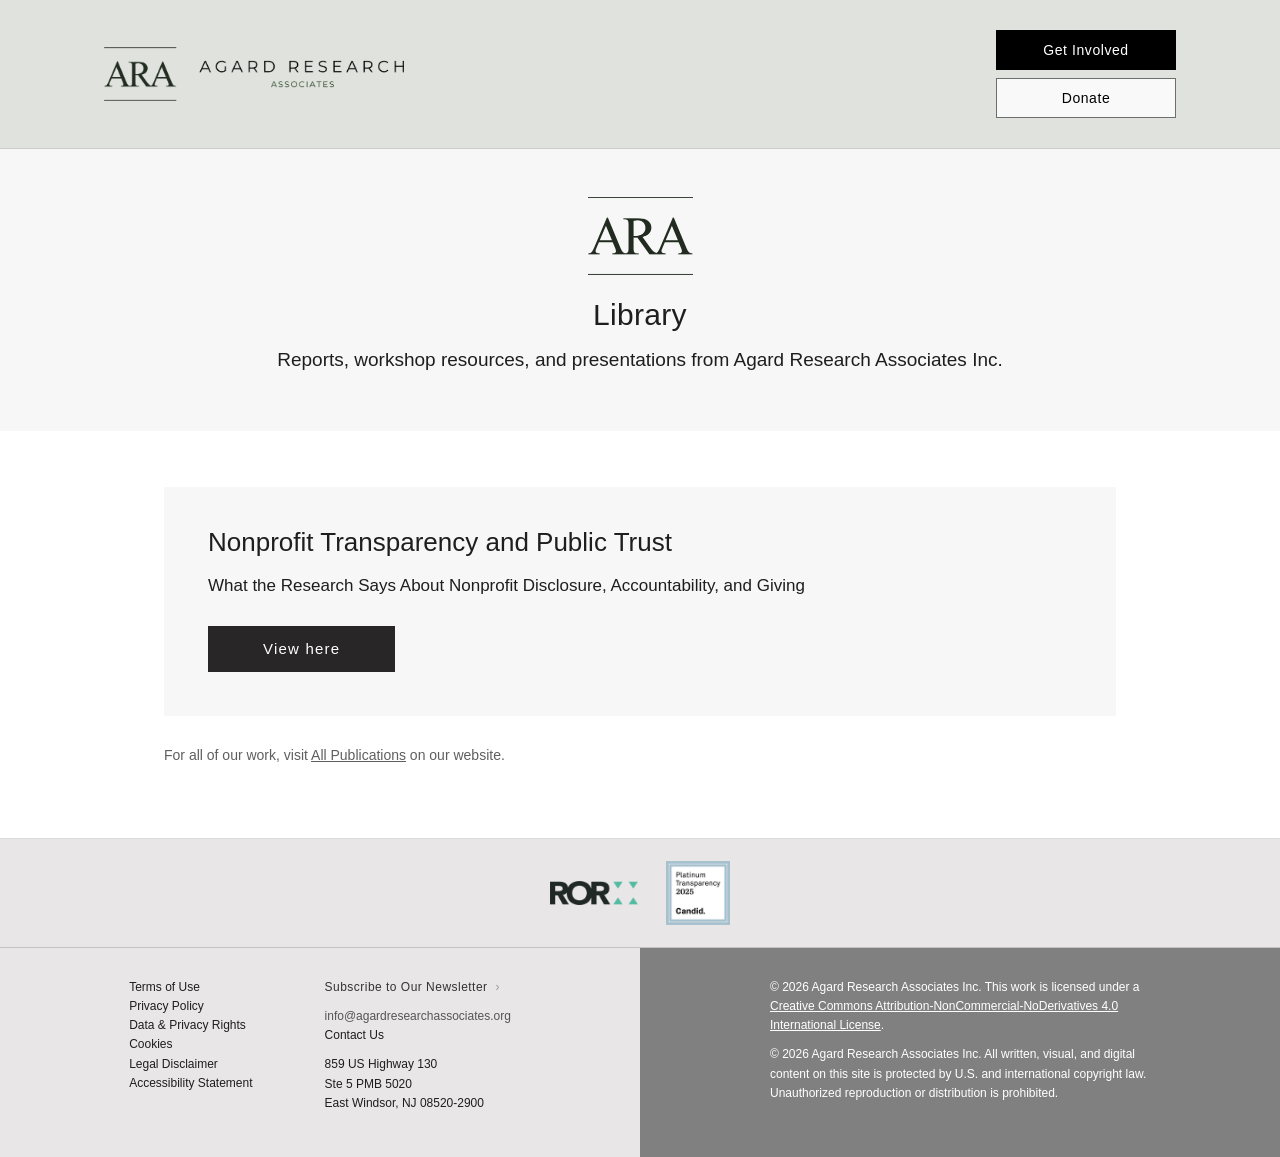
==== index.html @ cca55ed7 "Optimize phone layout with smaller text and images Reduce text sizes, spacing, and image sizes on ph" ====
<!doctype html>
<html lang="en">
<head>
<meta charset="utf-8">
<meta name="viewport" content="width=device-width, initial-scale=1">
<title>Library | Agard Research Associates Inc.</title>
<meta name="description" content="Agard Research Associates Inc. is a nonpartisan, nonprofit research organization. Browse its reports, workshop resources, and presentations.">
<meta name="keywords" content="Agard Research Associates Inc., ARA, nonpartisan research, nonprofit research organization, policy research, New Jersey, publications, reports, workshops">
<meta name="author" content="Agard Research Associates Inc.">
<meta name="robots" content="index, follow, max-image-preview:large">
<link rel="canonical" href="https://library.agardresearchassociates.org/">
<meta property="og:type" content="website">
<meta property="og:site_name" content="Agard Research Associates Inc.">
<meta property="og:locale" content="en_US">
<meta property="og:url" content="https://library.agardresearchassociates.org/">
<meta property="og:title" content="Library | Agard Research Associates Inc.">
<meta property="og:description" content="Agard Research Associates Inc. is a nonpartisan, nonprofit research organization. Browse its reports, workshop resources, and presentations.">
<meta property="og:image" content="https://library.agardresearchassociates.org/assets/share/ara-default.png">
<meta property="og:image:secure_url" content="https://library.agardresearchassociates.org/assets/share/ara-default.png">
<meta property="og:image:type" content="image/png">
<meta property="og:image:width" content="1200">
<meta property="og:image:height" content="630">
<meta property="og:image:alt" content="Agard Research Associates logo on a dark green background">
<meta name="twitter:card" content="summary_large_image">
<meta name="twitter:title" content="Library | Agard Research Associates Inc.">
<meta name="twitter:description" content="Agard Research Associates Inc. is a nonpartisan, nonprofit research organization. Browse its reports, workshop resources, and presentations.">
<meta name="twitter:image" content="https://library.agardresearchassociates.org/assets/share/ara-default.png">
<meta name="twitter:image:alt" content="Agard Research Associates logo on a dark green background">
<link rel="icon" href="/favicon.ico" sizes="48x48">
<link rel="icon" href="/favicon.svg" type="image/svg+xml">
<link rel="icon" href="/assets/icons/favicon-96.png" type="image/png" sizes="96x96">
<link rel="apple-touch-icon" href="/apple-touch-icon.png">
<link rel="manifest" href="/site.webmanifest">
<meta name="theme-color" content="#E0E2DE">
<link rel="stylesheet" href="/assets/site.css">
<script type="application/ld+json">{
 "@context": "https://schema.org",
 "@type": "WebSite",
 "@id": "https://library.agardresearchassociates.org/#website",
 "name": "Agard Research Associates",
 "alternateName": [
  "Agard Research Associates Inc.",
  "ARA"
 ],
 "url": "https://library.agardresearchassociates.org/",
 "inLanguage": "en-US",
 "publisher": {
  "@id": "https://www.agardresearchassociates.org/#organization"
 }
}</script>
<script type="application/ld+json">{
 "@context": "https://schema.org",
 "@type": "Organization",
 "@id": "https://www.agardresearchassociates.org/#organization",
 "name": "Agard Research Associates Inc.",
 "alternateName": [
  "Agard Research Associates",
  "ARA"
 ],
 "url": "https://www.agardresearchassociates.org/",
 "logo": "https://library.agardresearchassociates.org/assets/icons/favicon-512.png",
 "email": "info@agardresearchassociates.org",
 "address": {
  "@type": "PostalAddress",
  "streetAddress": "859 US Highway 130, Ste 5 PMB 5020",
  "addressLocality": "East Windsor",
  "addressRegion": "NJ",
  "postalCode": "08520-2900",
  "addressCountry": "US"
 },
 "sameAs": [
  "https://www.agardresearchassociates.org/",
  "https://ror.org/027b2ns06",
  "https://app.candid.org/profile/16414398/agard-research-associates-inc-33-3784865"
 ]
}</script>
<script type="application/ld+json">{
 "@context": "https://schema.org",
 "@type": "CollectionPage",
 "name": "Library | Agard Research Associates Inc.",
 "description": "Agard Research Associates Inc. is a nonpartisan, nonprofit research organization. Browse its reports, workshop resources, and presentations.",
 "url": "https://library.agardresearchassociates.org/",
 "isPartOf": {
  "@id": "https://library.agardresearchassociates.org/#website"
 },
 "hasPart": [
  {
   "@type": "CreativeWork",
   "name": "Nonprofit Transparency and Public Trust",
   "alternativeHeadline": "What the Research Says About Nonprofit Disclosure, Accountability, and Giving",
   "url": "https://library.agardresearchassociates.org/nonprofit-transparency/"
  }
 ]
}</script>
</head>
<body>
<a class="skip" href="#main">Skip to main content</a>
<header class="site-header">
  <div class="wrap header-inner">
    <a class="brand" href="https://www.agardresearchassociates.org/" target="_blank" rel="noopener"><img src="/assets/img/ara-lockup.png" width="260" height="46" alt="Agard Research Associates"><span class="sr-only"> (opens in a new window)</span></a>
    <nav class="header-actions" aria-label="Get involved and donate">
      <a class="btn btn-black" href="https://www.agardresearchassociates.org/get-involved" target="_blank" rel="noopener">Get Involved<span class="sr-only"> (opens in a new window)</span></a>
      <a class="btn btn-donate" href="https://www.agardresearchassociates.org/support-us" target="_blank" rel="noopener">Donate<span class="sr-only"> (opens in a new window)</span></a>
    </nav>
  </div>
</header>
<main id="main">
  <section class="hero hero-landing">
    <div class="wrap hero-inner">
      <img class="mark" src="/assets/img/ara-mark.png" width="105" height="78" alt="">
      <h1>Library</h1>
      <p class="hero-sub">Reports, workshop resources, and presentations from Agard Research Associates Inc.</p>
    </div>
  </section>
  <section class="pubs" aria-label="Publications">
    <ul class="wrap pub-list">
      <li class="pub-card">
        <h2>Nonprofit Transparency and Public Trust</h2>
        <p class="pub-sub">What the Research Says About Nonprofit Disclosure, Accountability, and Giving</p>
        <a class="btn btn-view" href="/nonprofit-transparency/" target="_blank" rel="noopener">View here<span class="sr-only"> (opens in a new window)</span></a>
      </li>
    </ul>
    <p class="wrap more">For all of our work, visit <a href="https://www.agardresearchassociates.org/all-publications" target="_blank" rel="noopener">All Publications<span class="sr-only"> (opens in a new window)</span></a> on our website.</p>
  </section>
</main>
<footer class="site-footer">
  <div class="footer-badges">
    <div class="wrap badges-inner">
      <a class="badge badge-ror" href="https://ror.org/027b2ns06" target="_blank" rel="noopener"><img src="/assets/img/ror-logo.png" width="88" height="25" alt="ROR, Research Organization Registry: Agard Research Associates Inc."><span class="sr-only"> (opens in a new window)</span></a>
      <a class="badge badge-candid" href="https://app.candid.org/profile/16414398/agard-research-associates-inc-33-3784865" target="_blank" rel="noopener"><img src="/assets/img/candid-seal.png" width="64" height="64" alt="Candid Platinum Transparency seal: Agard Research Associates Inc. profile on Candid"><span class="sr-only"> (opens in a new window)</span></a>
    </div>
  </div>
  <div class="footer-main">
    <div class="footer-light">
      <ul class="footer-links">
        <li><a href="https://www.agardresearchassociates.org/terms-of-use" target="_blank" rel="noopener">Terms of Use<span class="sr-only"> (opens in a new window)</span></a></li><li><a href="https://www.agardresearchassociates.org/privacy-policy" target="_blank" rel="noopener">Privacy Policy<span class="sr-only"> (opens in a new window)</span></a></li><li><a href="https://www.agardresearchassociates.org/data-and-privacy-rights" target="_blank" rel="noopener">Data &amp; Privacy Rights<span class="sr-only"> (opens in a new window)</span></a></li><li><a href="https://www.agardresearchassociates.org/cookie-policy" target="_blank" rel="noopener">Cookies<span class="sr-only"> (opens in a new window)</span></a></li><li><a href="https://www.agardresearchassociates.org/legal-disclaimer" target="_blank" rel="noopener">Legal Disclaimer<span class="sr-only"> (opens in a new window)</span></a></li><li><a href="https://www.agardresearchassociates.org/accessibility-statement" target="_blank" rel="noopener">Accessibility Statement<span class="sr-only"> (opens in a new window)</span></a></li>
      </ul>
      <div class="footer-contact">
        <p class="newsletter"><a href="https://www.agardresearchassociates.org/#vita-publica" target="_blank" rel="noopener">Subscribe to Our Newsletter <span aria-hidden="true" class="chev">&rsaquo;</span><span class="sr-only"> (opens in a new window)</span></a></p>
        <p><a class="muted" href="mailto:info@agardresearchassociates.org">info@agardresearchassociates.org</a><br><a href="https://www.agardresearchassociates.org/contact-us" target="_blank" rel="noopener">Contact Us<span class="sr-only"> (opens in a new window)</span></a></p>
        <p class="address">859 US Highway 130<br>Ste 5 PMB 5020<br>East Windsor, NJ 08520-2900</p>
      </div>
    </div>
    <div class="footer-dark">
      <div class="footer-dark-inner">
      <p>&copy; 2026 Agard Research Associates Inc. This work is licensed under a <a href="https://creativecommons.org/licenses/by-nc-nd/4.0/" target="_blank" rel="noopener">Creative Commons Attribution-NonCommercial-NoDerivatives 4.0 International License<span class="sr-only"> (opens in a new window)</span></a>.</p>
      <p>&copy; 2026 Agard Research Associates Inc. All written, visual, and digital content on this site is protected by U.S. and international copyright law. Unauthorized reproduction or distribution is prohibited.</p>
      </div>
    </div>
  </div>
</footer>
</body>
</html>
---- assets/site.css ----
/* Library | Agard Research Associates Inc. */
:root {
  --ink: #212B1F;
  --text: #1E1E1E;
  --body: #333333;
  --muted: #5F5F5F;
  --hero: #F7F7F7;
  --header: #E0E2DE;
  --band: #EEEFED;
  --card: #F7F7F7;
  --btn: #282626;
  --pill: #E4E5E2;
  --rule: #C2C2C2;
  --footer: #E8E6E6;
  --footer-dark: #808080;
  --green: #4B6A42;
  --focus: #4B6A42;
  --sans: "Helvetica Neue", Helvetica, Arial, sans-serif;
}

*, *::before, *::after { box-sizing: border-box; }
html { -webkit-text-size-adjust: 100%; }
body { margin: 0; min-height: 100vh; display: flex; flex-direction: column; background: #FFFFFF; color: var(--text); font-family: var(--sans); font-size: 16px; line-height: 1.6; }
img { max-width: 100%; height: auto; }
a { color: inherit; }
a:focus-visible, button:focus-visible { outline: 2px solid var(--focus); outline-offset: 3px; }
main { flex: 1 0 auto; }
h1, h2, h3 { font-weight: 400; line-height: 1.2; margin: 0; }

.sr-only { position: absolute; width: 1px; height: 1px; padding: 0; margin: -1px; overflow: hidden; clip: rect(0 0 0 0); white-space: nowrap; border: 0; }
.skip { position: absolute; left: 16px; top: -48px; background: var(--btn); color: #FFF; padding: 8px 14px; z-index: 10; text-decoration: none; }
.skip:focus { top: 12px; }

.wrap { width: 100%; max-width: 1120px; margin: 0 auto; padding: 0 24px; }
.narrow { width: 100%; max-width: 680px; margin: 0 auto; padding: 0 24px; }

/* buttons */
.btn { display: inline-flex; align-items: center; justify-content: center; text-decoration: none; font-family: var(--sans); line-height: 1.2; cursor: pointer; }
.btn-black { background: #000; color: #FFF; border: 1px solid #000; font-size: 14px; letter-spacing: 0.04em; padding: 10px 18px; }
.btn-black:hover { background: #2B2B2B; }
.btn-donate { background: #F9F9F9; color: #000; border: 1px solid #6E6E6E; font-size: 14px; letter-spacing: 0.04em; padding: 10px 18px; }
.btn-donate:hover { background: #FFF; }
.btn-view { background: var(--btn); color: #FFF; border: 1px solid var(--btn); font-size: 15px; letter-spacing: 0.08em; padding: 13px 54px; }
.btn-view:hover { background: #000; }
.btn-outline { background: #FFF; color: var(--btn); border: 1px solid var(--btn); font-size: 15px; letter-spacing: 0.08em; padding: 13px 28px; }
.btn-outline:hover { background: var(--hero); }
.btn-sm { font-size: 14px; padding: 10px 22px; }

/* header */
.site-header { background: var(--header); border-bottom: 1px solid #CBCEC8; }
.header-inner { display: flex; align-items: center; justify-content: space-between; gap: 24px; padding-top: 22px; padding-bottom: 22px; }
.brand { display: block; width: 260px; flex: 0 1 260px; }
.brand img { display: block; width: 100%; }
.header-actions { display: grid; gap: 6px; width: 200px; flex: 0 0 200px; }

/* hero */
.hero { background: var(--hero); padding: 30px 0 56px; }
.back { display: inline-flex; align-items: center; gap: 8px; background: var(--pill); color: var(--text); text-decoration: none; border-radius: 999px;
  padding: 9px 26px; font-size: 14px; letter-spacing: 0.06em; }
.back:hover { background: #D9DBD7; }
.hero-inner { text-align: center; padding-top: 18px; }
.mark { display: block; width: 105px; margin: 0 auto 22px; }
.hero h1 { font-size: clamp(28px, 4vw, 40px); color: var(--text); }
.hero-sub { font-size: clamp(16px, 2vw, 19px); margin: 12px auto 0; max-width: 860px; color: var(--text); }
.byline { font-size: 13px; color: var(--muted); margin: 26px 0 0; letter-spacing: 0.02em; }
.hero-landing h1 { font-size: clamp(24px, 3vw, 30px); font-weight: 300; letter-spacing: 0.01em; }

/* summary */
.summary { padding: 56px 0 48px; }
.summary p { font-size: 15px; line-height: 1.75; color: var(--body); margin: 0 0 18px; }
.summary .note { font-size: 14px; color: var(--muted); }

/* donate band */
.donate-band { background: var(--band); padding: 48px 0 44px; }
.donate-band h2 { font-size: 24px; display: inline-block; padding-bottom: 10px; border-bottom: 1px solid #6E6E6E; margin-bottom: 18px; }
.donate-band p { font-size: 14px; color: var(--body); margin: 0 0 22px; }
.donate-now { text-align: center; margin: 8px 0 0 !important; }
.donate-now a { font-size: 17px; color: var(--text); text-decoration: none; border-bottom: 1px solid transparent; }
.donate-now a:hover { border-bottom-color: var(--text); }

/* materials viewer */
.materials { padding: 56px 0 24px; }
.dateline { text-align: center; font-size: 14px; color: var(--muted); margin: 0 0 30px; }
.materials h2, .details h2 { font-size: 24px; margin-bottom: 20px; }
.tabs { display: flex; flex-wrap: wrap; gap: 0; border-bottom: 1px solid var(--rule); }
.tabs button { font: inherit; font-size: 15px; letter-spacing: 0.04em; background: transparent; color: var(--muted); border: 0; border-bottom: 3px solid transparent;
  padding: 12px 22px 10px; margin-bottom: -1px; cursor: pointer; }
.tabs button[aria-selected="true"] { color: var(--text); border-bottom-color: var(--btn); }
.tabs button:hover { color: var(--text); }
.doc-bar { display: flex; flex-wrap: wrap; align-items: center; justify-content: space-between; gap: 12px 24px; padding: 16px 0; }
.doc-desc { margin: 0; font-size: 15px; color: var(--body); flex: 1 1 380px; }
.file-meta { display: inline-block; font-size: 13px; color: var(--muted); white-space: nowrap; }
.doc-actions { margin: 0; display: flex; gap: 10px; flex-wrap: wrap; }
.frame { background: var(--card); border: 1px solid #E2E2E2; }
.frame iframe { display: block; width: 100%; height: 82vh; min-height: 560px; border: 0; }
.phone-cover { display: none; }

/* details */
.details { padding: 48px 0 72px; }
.two-col { display: grid; grid-template-columns: 1fr 1fr; gap: 48px; }
.themes { margin: 0; padding-left: 22px; }
.themes li { font-size: 15px; color: var(--body); margin-bottom: 12px; padding-left: 4px; }
.themes strong { font-weight: 600; color: var(--text); }
.files { list-style: none; margin: 0; padding: 0; display: grid; gap: 18px; }
.file { display: grid; grid-template-columns: 160px 1fr; gap: 18px; align-items: start; background: var(--card); padding: 18px; }
.file img { display: block; justify-self: center; border: 1px solid #E2E2E2; background: #FFF; }
.file h3 { font-size: 18px; margin-bottom: 6px; }
.file p { margin: 0 0 8px; font-size: 14px; color: var(--body); }
.file-actions { display: flex; gap: 8px; flex-wrap: wrap; margin-top: 12px !important; }

/* copyright section */
.copyright { background: var(--hero); padding: 30px 0 34px; }
.copyright h2 { font-size: 12.5px; font-weight: 700; color: #333; margin-bottom: 10px; letter-spacing: 0.01em; }
.copyright p { font-size: 12.5px; line-height: 1.6; color: var(--body); margin: 0 0 8px; overflow-wrap: anywhere; }
.copyright a { color: var(--text); }

/* landing list */
.pubs { padding: 56px 0 72px; }
.pub-list { list-style: none; margin-top: 0; margin-bottom: 0; display: grid; gap: 18px; max-width: 1000px; }
.pub-card { background: var(--card); padding: 40px 44px 44px; }
.pub-card h2 { font-size: 26px; }
.pub-sub { font-size: 17px; margin: 14px 0 26px; }
.more { max-width: 1000px; font-size: 14px; color: var(--muted); margin-top: 28px; }

/* footer */
.footer-badges { background: var(--footer); border-top: 1px solid #DDDBDB; padding: 22px 0; }
.badges-inner { display: flex; align-items: center; justify-content: center; gap: 28px; flex-wrap: wrap; }
.badge { display: block; line-height: 0; }
.badge img { display: block; }
.badge-ror img { width: 88px; }
.badge-candid img { width: 64px; height: 64px; }
.footer-main { display: grid; grid-template-columns: 1fr 1fr; border-top: 1px solid var(--rule); }
.footer-light { background: var(--footer); display: grid; grid-template-columns: 1fr 1fr; gap: 24px; padding: 44px 40px 48px 10%; font-size: 12.5px; }
.footer-links { list-style: none; margin: 0; padding: 0; line-height: 1.5; }
.footer-links a, .footer-contact a { text-decoration: none; color: #1E1E1E; }
.footer-links a:hover, .footer-contact a:hover { text-decoration: underline; }
.footer-contact p { margin: 0 0 14px; line-height: 1.5; }
.footer-contact .muted { color: #555; }
.newsletter a { letter-spacing: 0.04em; color: #333 !important; }
.chev { color: #9A9A9A; font-size: 18px; margin-left: 6px; }
.footer-dark { background: var(--footer-dark); color: #FFF; padding: 44px 10% 48px 40px; font-size: 12px; line-height: 1.55; }
.footer-dark p { margin: 0 0 16px; max-width: 470px; }
.footer-dark a { color: #FFF; }

/* responsive */
@media (max-width: 900px) {
  .two-col { grid-template-columns: 1fr; gap: 40px; }
  .footer-main { grid-template-columns: 1fr; }
  .footer-light { padding: 28px 24px; }
  .footer-dark { padding: 26px 24px; }
}
@media (max-width: 720px) {
  .header-inner { flex-wrap: wrap; }
  .brand { width: 210px; flex-basis: 210px; }
  .header-actions { width: auto; flex: 1 1 100%; grid-template-columns: 1fr 1fr; }
  .frame { display: none; }
  .phone-cover { display: grid; justify-items: center; gap: 10px; text-decoration: none; color: var(--body); font-size: 14px; padding: 12px 0 4px; }
  .phone-cover img { width: min(100%, 360px); border: 1px solid #E2E2E2; }
  .pub-card { padding: 28px 22px 30px; }
  .btn-view { padding: 13px 36px; }
  .file { grid-template-columns: 1fr; }
  .file img { justify-self: start; }
  .footer-light { grid-template-columns: 1fr; }
}

/* desktop refinements (phone layout above is unchanged) */
@media (min-width: 721px) {
  .header-inner { padding-top: 30px; padding-bottom: 30px; }
  .brand { width: 300px; flex-basis: 300px; }
  .header-actions { width: 180px; flex-basis: 180px; gap: 8px; }
  .btn-black, .btn-donate { font-size: 14px; height: 40px; padding: 0 18px; letter-spacing: 0.04em; }
}
@media (min-width: 901px) {
  .footer-light { display: flex; justify-content: center; align-items: flex-start; gap: 72px; padding: 30px 24px 34px; }
  .footer-dark { display: flex; justify-content: center; align-items: flex-start; padding: 30px 24px 34px; }
  .footer-dark-inner { width: 100%; max-width: 380px; }
  .footer-links, .footer-contact p, .footer-dark p { font-size: 12px; line-height: 1.6; }
  .footer-contact p, .footer-dark p { margin: 0 0 10px; }
  .chev { font-size: inherit; line-height: 1; margin-left: 4px; }
}

/* phone sizing: smaller text and images */
@media (max-width: 720px) {
  .wrap, .narrow { padding: 0 20px; }
  .header-inner { padding-top: 16px; padding-bottom: 16px; gap: 14px; }
  .brand { width: 180px; flex-basis: 180px; }
  .header-actions { gap: 6px; }
  .btn-black, .btn-donate { font-size: 13px; padding: 9px 12px; }

  .hero { padding: 20px 0 34px; }
  .back { font-size: 13px; padding: 7px 18px; }
  .hero-inner { padding-top: 12px; }
  .mark { width: 78px; margin-bottom: 16px; }
  .hero h1 { font-size: 24px; }
  .hero-landing h1 { font-size: 22px; }
  .hero-sub { font-size: 15px; margin-top: 10px; }
  .byline { font-size: 12px; margin-top: 18px; }

  .summary { padding: 34px 0 24px; }
  .summary p { font-size: 14px; line-height: 1.7; margin-bottom: 14px; }
  .summary .note { font-size: 13px; }

  .donate-band { padding: 30px 0 28px; }
  .donate-band h2 { font-size: 19px; padding-bottom: 8px; margin-bottom: 14px; }
  .donate-band p { font-size: 13px; margin-bottom: 16px; }
  .donate-now a { font-size: 15px; }

  .materials { padding: 34px 0 12px; }
  .dateline { font-size: 12.5px; margin-bottom: 18px; }
  .materials h2, .details h2 { font-size: 19px; margin-bottom: 14px; }
  .tabs { flex-wrap: nowrap; }
  .tabs button { flex: 1 1 50%; font-size: 13px; letter-spacing: 0.02em; padding: 10px 6px 8px; text-align: center; }
  .doc-bar { padding: 12px 0; gap: 10px 16px; }
  .doc-desc { font-size: 13.5px; flex-basis: 100%; }
  .file-meta { font-size: 12px; }
  .btn-sm { font-size: 13px; padding: 9px 16px; }
  .phone-cover { font-size: 13px; padding-top: 6px; }
  .phone-cover img { width: min(100%, 230px); }

  .details { padding: 30px 0 40px; }
  .two-col { gap: 30px; }
  .themes li { font-size: 13.5px; margin-bottom: 8px; }
  .files { gap: 12px; }
  .file { grid-template-columns: 84px 1fr; gap: 14px; padding: 14px; }
  .file img { justify-self: start; width: 84px; height: auto; }
  .file h3 { font-size: 15px; margin-bottom: 4px; }
  .file p { font-size: 13px; margin-bottom: 6px; }
  .file-actions { margin-top: 8px !important; gap: 6px; }
  .file-actions .btn-sm { font-size: 12.5px; letter-spacing: 0.04em; padding: 8px 12px; }

  .pubs { padding: 32px 0 44px; }
  .pub-card { padding: 22px 20px 24px; }
  .pub-card h2 { font-size: 19px; }
  .pub-sub { font-size: 14px; margin: 10px 0 18px; }
  .btn-view { font-size: 13.5px; padding: 11px 28px; }
  .more { font-size: 12.5px; margin-top: 20px; }

  .copyright { padding: 24px 0 28px; }
  .copyright h2, .copyright p { font-size: 12px; }

  .footer-badges { padding: 16px 0; }
  .badges-inner { gap: 20px; }
  .badge-ror img { width: 70px; }
  .badge-candid img { width: 50px; height: 50px; }
  .footer-light { padding: 22px 20px; gap: 14px; font-size: 12px; }
  .footer-contact p { margin-bottom: 10px; }
  .footer-dark { padding: 20px 20px 22px; font-size: 11.5px; }
  .footer-dark p { margin-bottom: 10px; }
}
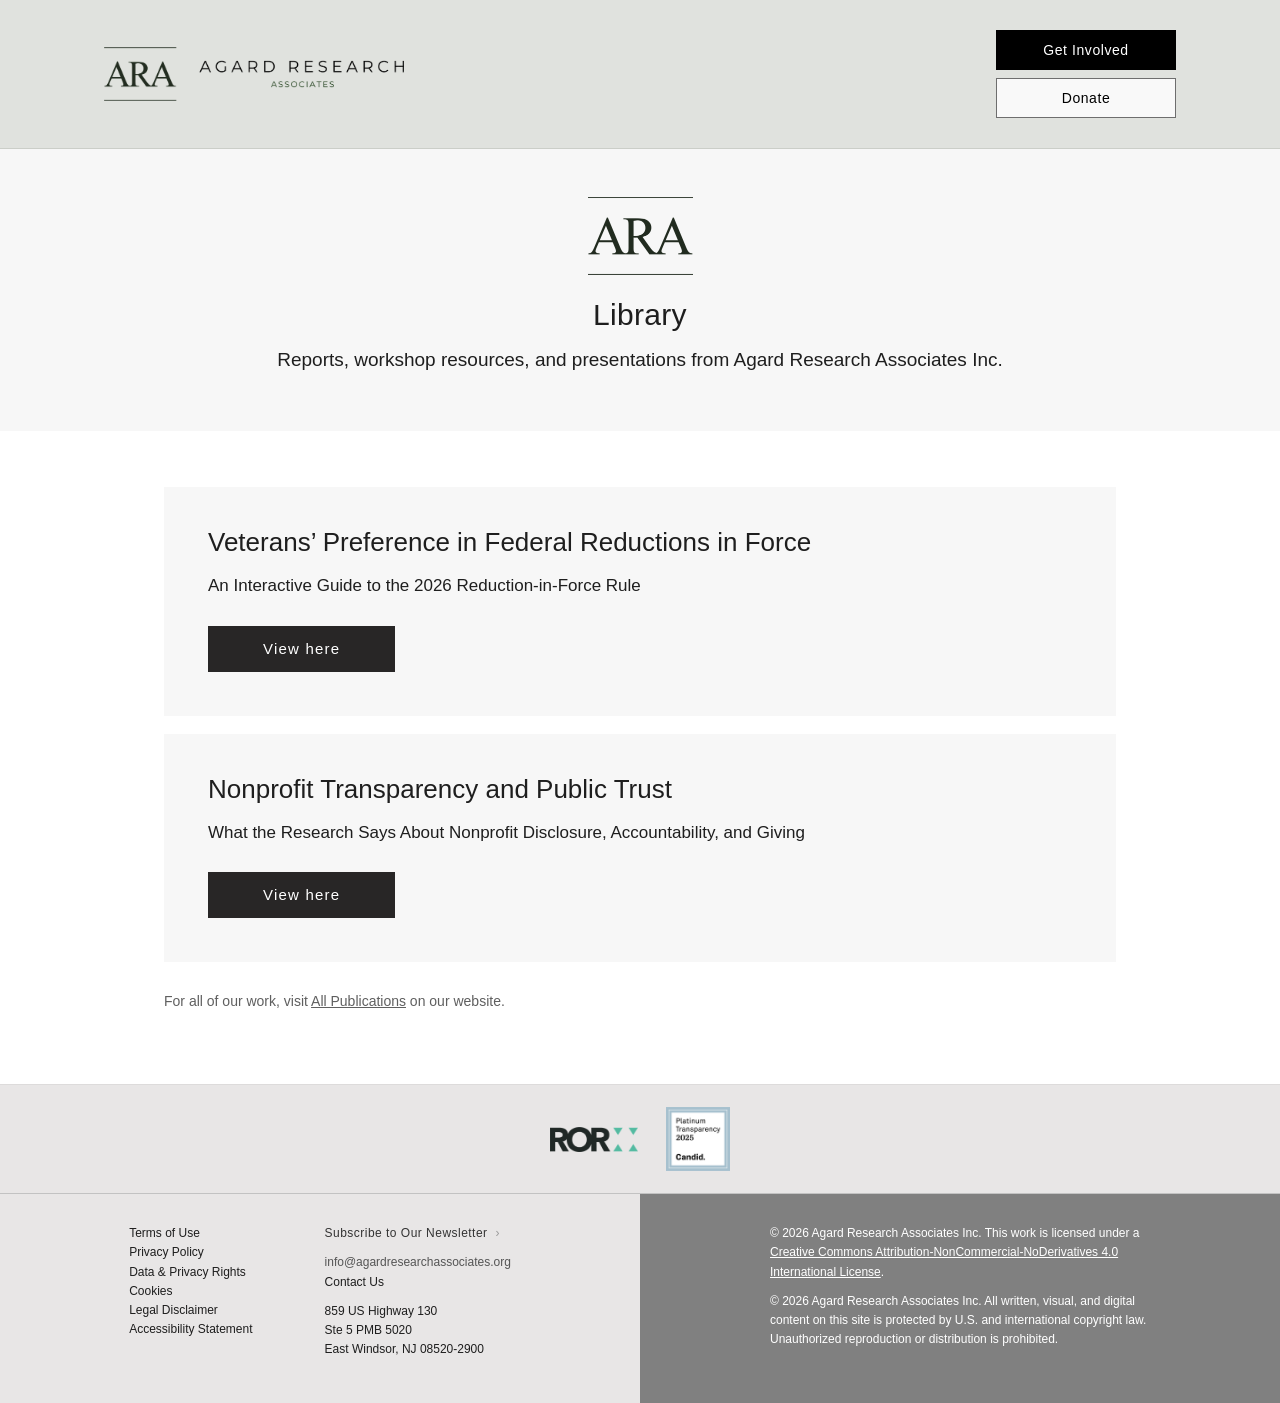
==== commit 1c6baf83: "Add Veterans' Preference supporting materials Adds a library entry for the interactive guide to OPM'" ====
--- a/index.html
+++ b/index.html
@@ -86,6 +86,12 @@
  "hasPart": [
   {
    "@type": "CreativeWork",
+   "name": "Veterans’ Preference in Federal Reductions in Force",
+   "alternativeHeadline": "An Interactive Guide to the 2026 Reduction-in-Force Rule",
+   "url": "https://library.agardresearchassociates.org/veterans-preference-rif/"
+  },
+  {
+   "@type": "CreativeWork",
    "name": "Nonprofit Transparency and Public Trust",
    "alternativeHeadline": "What the Research Says About Nonprofit Disclosure, Accountability, and Giving",
    "url": "https://library.agardresearchassociates.org/nonprofit-transparency/"
@@ -114,6 +120,11 @@
   </section>
   <section class="pubs" aria-label="Publications">
     <ul class="wrap pub-list">
+      <li class="pub-card">
+        <h2>Veterans’ Preference in Federal Reductions in Force</h2>
+        <p class="pub-sub">An Interactive Guide to the 2026 Reduction-in-Force Rule</p>
+        <a class="btn btn-view" href="/veterans-preference-rif/" target="_blank" rel="noopener">View here<span class="sr-only"> (opens in a new window)</span></a>
+      </li>
       <li class="pub-card">
         <h2>Nonprofit Transparency and Public Trust</h2>
         <p class="pub-sub">What the Research Says About Nonprofit Disclosure, Accountability, and Giving</p>
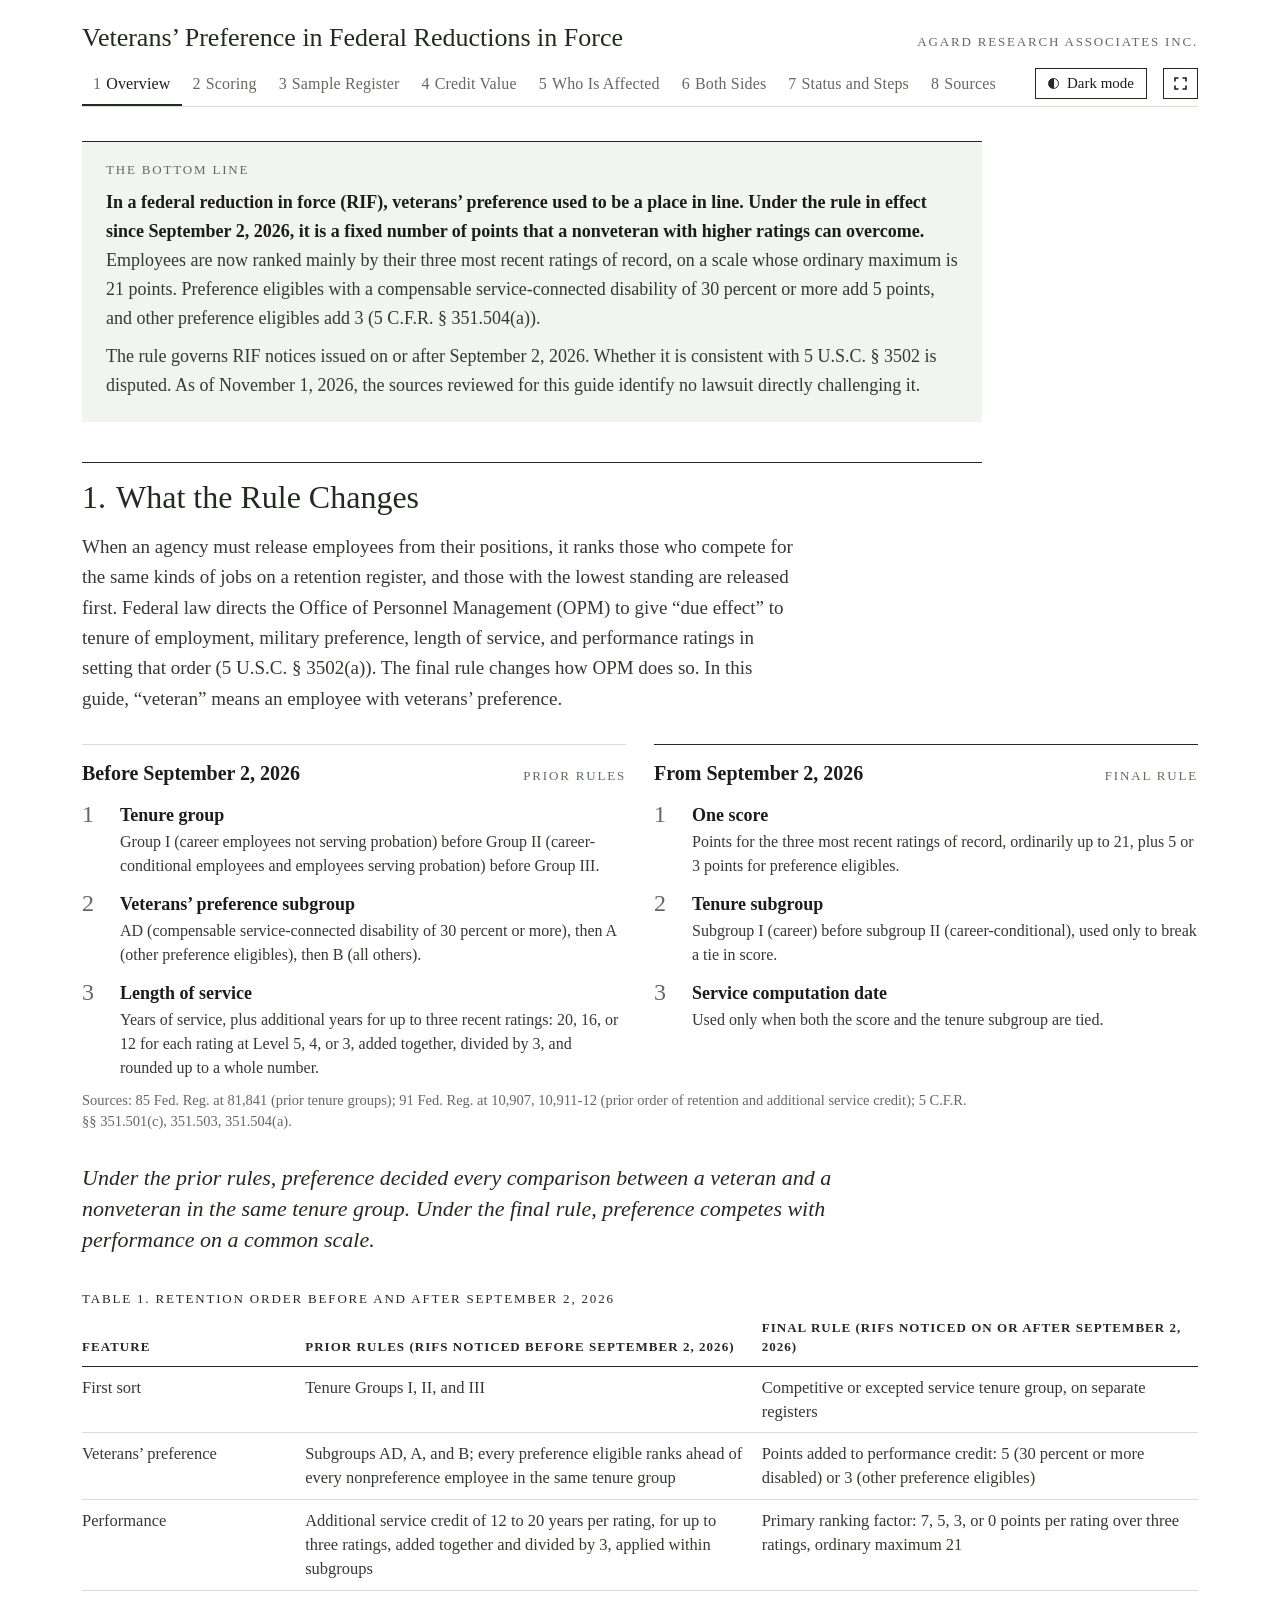
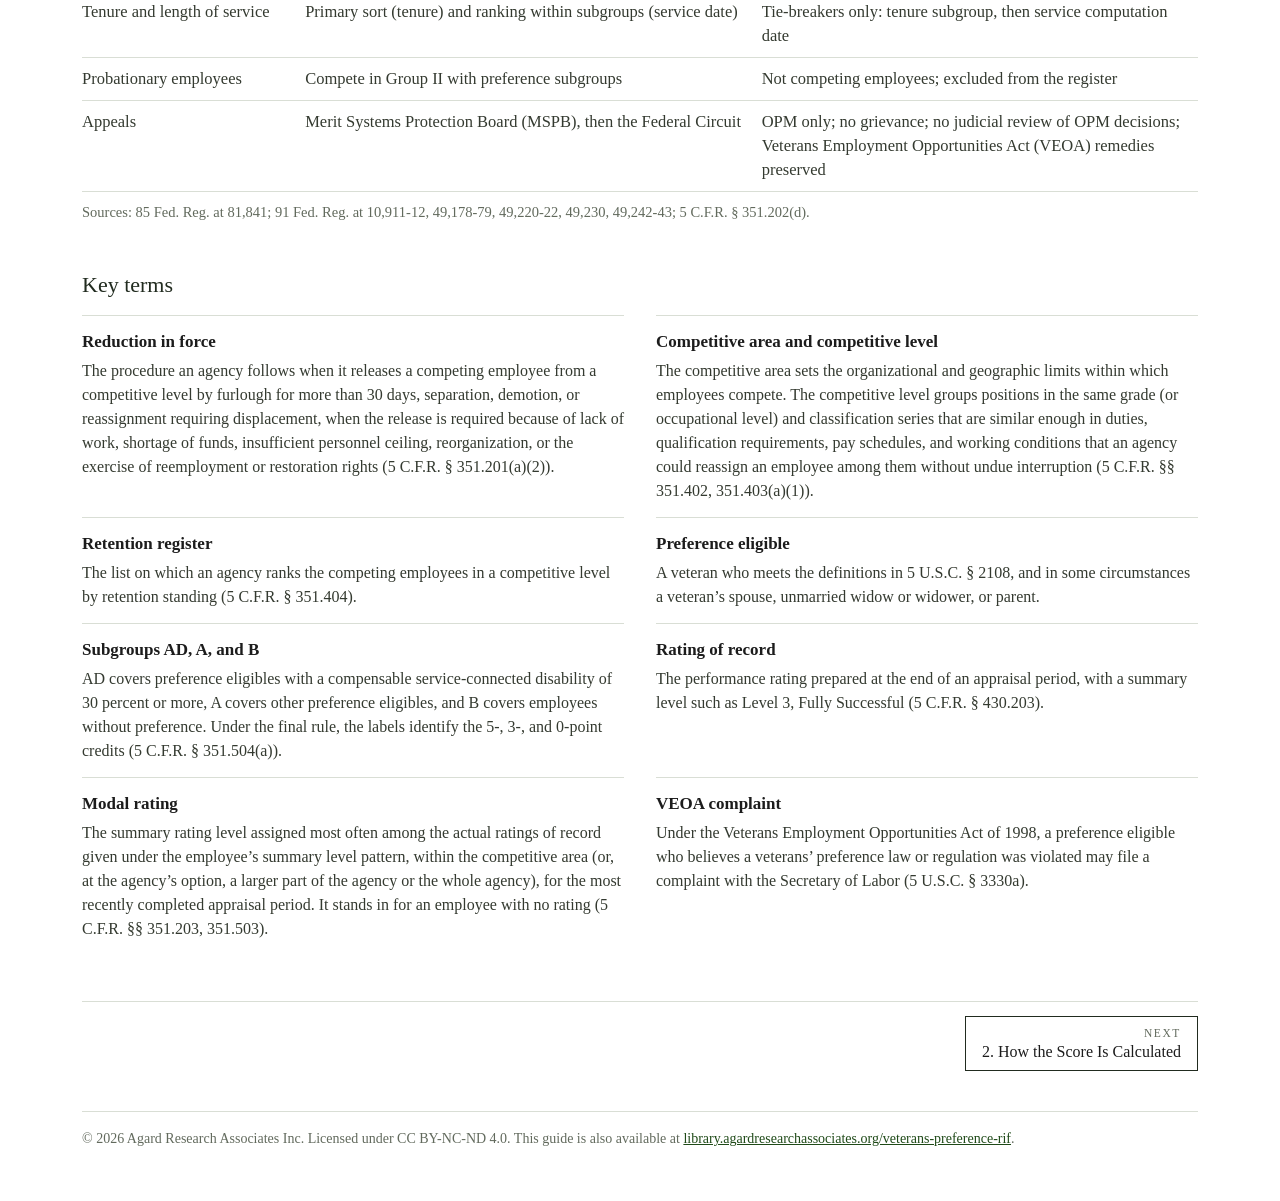
==== commit fc195635: "Add files via upload" ====
--- a/index.html
+++ b/index.html
@@ -3,162 +3,509 @@
 <head>
 <meta charset="utf-8">
 <meta name="viewport" content="width=device-width, initial-scale=1">
-<title>Library | Agard Research Associates Inc.</title>
-<meta name="description" content="Agard Research Associates Inc. is a nonpartisan, nonprofit research organization. Browse its reports, workshop resources, and presentations.">
-<meta name="keywords" content="Agard Research Associates Inc., ARA, nonpartisan research, nonprofit research organization, policy research, New Jersey, publications, reports, workshops">
-<meta name="author" content="Agard Research Associates Inc.">
-<meta name="robots" content="index, follow, max-image-preview:large">
-<link rel="canonical" href="https://library.agardresearchassociates.org/">
-<meta property="og:type" content="website">
-<meta property="og:site_name" content="Agard Research Associates Inc.">
-<meta property="og:locale" content="en_US">
-<meta property="og:url" content="https://library.agardresearchassociates.org/">
-<meta property="og:title" content="Library | Agard Research Associates Inc.">
-<meta property="og:description" content="Agard Research Associates Inc. is a nonpartisan, nonprofit research organization. Browse its reports, workshop resources, and presentations.">
-<meta property="og:image" content="https://library.agardresearchassociates.org/assets/share/ara-default.png">
-<meta property="og:image:secure_url" content="https://library.agardresearchassociates.org/assets/share/ara-default.png">
-<meta property="og:image:type" content="image/png">
-<meta property="og:image:width" content="1200">
-<meta property="og:image:height" content="630">
-<meta property="og:image:alt" content="Agard Research Associates logo on a dark green background">
-<meta name="twitter:card" content="summary_large_image">
-<meta name="twitter:title" content="Library | Agard Research Associates Inc.">
-<meta name="twitter:description" content="Agard Research Associates Inc. is a nonpartisan, nonprofit research organization. Browse its reports, workshop resources, and presentations.">
-<meta name="twitter:image" content="https://library.agardresearchassociates.org/assets/share/ara-default.png">
-<meta name="twitter:image:alt" content="Agard Research Associates logo on a dark green background">
+<title>Veterans’ Preference in Federal Reductions in Force: Interactive Guide | Agard Research Associates Inc.</title>
+<meta name="description" content="An interactive guide from Agard Research Associates Inc. to how OPM’s 2026 reduction-in-force rule changes veterans’ preference in federal layoffs. This version is for embedding.">
+<meta name="robots" content="noindex, follow">
+<link rel="canonical" href="https://library.agardresearchassociates.org/veterans-preference-rif/">
 <link rel="icon" href="/favicon.ico" sizes="48x48">
 <link rel="icon" href="/favicon.svg" type="image/svg+xml">
-<link rel="icon" href="/assets/icons/favicon-96.png" type="image/png" sizes="96x96">
-<link rel="apple-touch-icon" href="/apple-touch-icon.png">
-<link rel="manifest" href="/site.webmanifest">
-<meta name="theme-color" content="#E0E2DE">
+<!-- Theme: ?theme=dark or ?theme=light sets the starting theme; otherwise the reader's saved choice, then their device setting. -->
+<script>(function(){var t=null,m=/[?&]theme=(dark|light)/.exec(location.search);if(m){t=m[1];}else{try{t=localStorage.getItem("ara-theme");}catch(e){}}if(t!=="dark"&&t!=="light"){t=window.matchMedia&&window.matchMedia("(prefers-color-scheme: dark)").matches?"dark":"light";}document.documentElement.setAttribute("data-theme",t);})();</script>
 <link rel="stylesheet" href="/assets/site.css">
-<script type="application/ld+json">{
- "@context": "https://schema.org",
- "@type": "WebSite",
- "@id": "https://library.agardresearchassociates.org/#website",
- "name": "Agard Research Associates",
- "alternateName": [
-  "Agard Research Associates Inc.",
-  "ARA"
- ],
- "url": "https://library.agardresearchassociates.org/",
- "inLanguage": "en-US",
- "publisher": {
-  "@id": "https://www.agardresearchassociates.org/#organization"
- }
-}</script>
-<script type="application/ld+json">{
- "@context": "https://schema.org",
- "@type": "Organization",
- "@id": "https://www.agardresearchassociates.org/#organization",
- "name": "Agard Research Associates Inc.",
- "alternateName": [
-  "Agard Research Associates",
-  "ARA"
- ],
- "url": "https://www.agardresearchassociates.org/",
- "logo": "https://library.agardresearchassociates.org/assets/icons/favicon-512.png",
- "email": "info@agardresearchassociates.org",
- "address": {
-  "@type": "PostalAddress",
-  "streetAddress": "859 US Highway 130, Ste 5 PMB 5020",
-  "addressLocality": "East Windsor",
-  "addressRegion": "NJ",
-  "postalCode": "08520-2900",
-  "addressCountry": "US"
- },
- "sameAs": [
-  "https://www.agardresearchassociates.org/",
-  "https://ror.org/027b2ns06",
-  "https://app.candid.org/profile/16414398/agard-research-associates-inc-33-3784865"
- ]
-}</script>
-<script type="application/ld+json">{
- "@context": "https://schema.org",
- "@type": "CollectionPage",
- "name": "Library | Agard Research Associates Inc.",
- "description": "Agard Research Associates Inc. is a nonpartisan, nonprofit research organization. Browse its reports, workshop resources, and presentations.",
- "url": "https://library.agardresearchassociates.org/",
- "isPartOf": {
-  "@id": "https://library.agardresearchassociates.org/#website"
- },
- "hasPart": [
-  {
-   "@type": "CreativeWork",
-   "name": "Veterans’ Preference in Federal Reductions in Force",
-   "alternativeHeadline": "An Interactive Guide to the 2026 Reduction-in-Force Rule",
-   "url": "https://library.agardresearchassociates.org/veterans-preference-rif/"
-  },
-  {
-   "@type": "CreativeWork",
-   "name": "Nonprofit Transparency and Public Trust",
-   "alternativeHeadline": "What the Research Says About Nonprofit Disclosure, Accountability, and Giving",
-   "url": "https://library.agardresearchassociates.org/nonprofit-transparency/"
+<link rel="stylesheet" href="/veterans-preference-rif/guide.css">
+<style>
+  /* Guide-only page for embedding: no site header or footer, fills its frame. */
+  html, body { background: var(--rg-page); margin: 0; min-height: 100%; }
+  body { font-family: var(--rg-serif); color: var(--rg-text); display: block; }
+  .embed-wrap { max-width: 1180px; margin: 0 auto; padding: 0 32px 36px; }
+  .embed-head { padding: 22px 0 6px; display: flex; flex-wrap: wrap; align-items: baseline; justify-content: space-between; gap: 4px 20px; }
+  .embed-head h1 { margin: 0; font-family: var(--rg-serif); font-weight: 400; font-size: 26px; line-height: 1.25; color: var(--rg-ink); }
+  .embed-head p { margin: 0; font-family: var(--rg-serif); font-size: 13px; letter-spacing: 0.14em; text-transform: uppercase; color: var(--rg-muted); }
+  .embed-foot { margin-top: 40px; padding-top: 16px; border-top: 1px solid var(--rg-rule); font-family: var(--rg-serif); font-size: 14px; color: var(--rg-muted); }
+  .embed-foot a { color: var(--rg-link); }
+  .rif-guide .rg-fs svg { display: block; }
+  .rif-guide .rg-fs .txt { display: none; }
+  .rif-guide .rg-fs { padding: 8px 10px; }
+  @media (max-width: 1100px) {
+    .rif-guide .rg-theme .txt { display: none; }
+    .rif-guide .rg-theme { padding: 8px 10px; }
+    .rif-guide .rg-tabs button { font-size: 15px; padding: 14px 7px 11px; }
+    .embed-wrap { padding: 0 24px 32px; }
   }
- ]
-}</script>
+  :fullscreen body { overflow-y: auto; }
+  @media (max-width: 760px) {
+    .embed-wrap { padding: 0 16px 28px; }
+    .embed-head h1 { font-size: 21px; }
+  }
+</style>
 </head>
 <body>
-<a class="skip" href="#main">Skip to main content</a>
-<header class="site-header">
-  <div class="wrap header-inner">
-    <a class="brand" href="https://www.agardresearchassociates.org/" target="_blank" rel="noopener"><img src="/assets/img/ara-lockup.png" width="260" height="46" alt="Agard Research Associates"><span class="sr-only"> (opens in a new window)</span></a>
-    <nav class="header-actions" aria-label="Get involved and donate">
-      <a class="btn btn-black" href="https://www.agardresearchassociates.org/get-involved" target="_blank" rel="noopener">Get Involved<span class="sr-only"> (opens in a new window)</span></a>
-      <a class="btn btn-donate" href="https://www.agardresearchassociates.org/support-us" target="_blank" rel="noopener">Donate<span class="sr-only"> (opens in a new window)</span></a>
-    </nav>
-  </div>
-</header>
-<main id="main">
-  <section class="hero hero-landing">
-    <div class="wrap hero-inner">
-      <img class="mark" src="/assets/img/ara-mark.png" width="105" height="78" alt="">
-      <h1>Library</h1>
-      <p class="hero-sub">Reports, workshop resources, and presentations from Agard Research Associates Inc.</p>
-    </div>
-  </section>
-  <section class="pubs" aria-label="Publications">
-    <ul class="wrap pub-list">
-      <li class="pub-card">
-        <h2>Veterans’ Preference in Federal Reductions in Force</h2>
-        <p class="pub-sub">An Interactive Guide to the 2026 Reduction-in-Force Rule</p>
-        <a class="btn btn-view" href="/veterans-preference-rif/" target="_blank" rel="noopener">View here<span class="sr-only"> (opens in a new window)</span></a>
-      </li>
-      <li class="pub-card">
-        <h2>Nonprofit Transparency and Public Trust</h2>
-        <p class="pub-sub">What the Research Says About Nonprofit Disclosure, Accountability, and Giving</p>
-        <a class="btn btn-view" href="/nonprofit-transparency/" target="_blank" rel="noopener">View here<span class="sr-only"> (opens in a new window)</span></a>
-      </li>
-    </ul>
-    <p class="wrap more">For all of our work, visit <a href="https://www.agardresearchassociates.org/all-publications" target="_blank" rel="noopener">All Publications<span class="sr-only"> (opens in a new window)</span></a> on our website.</p>
-  </section>
-</main>
-<footer class="site-footer">
-  <div class="footer-badges">
-    <div class="wrap badges-inner">
-      <a class="badge badge-ror" href="https://ror.org/027b2ns06" target="_blank" rel="noopener"><img src="/assets/img/ror-logo.png" width="88" height="25" alt="ROR, Research Organization Registry: Agard Research Associates Inc."><span class="sr-only"> (opens in a new window)</span></a>
-      <a class="badge badge-candid" href="https://app.candid.org/profile/16414398/agard-research-associates-inc-33-3784865" target="_blank" rel="noopener"><img src="/assets/img/candid-seal.png" width="64" height="64" alt="Candid Platinum Transparency seal: Agard Research Associates Inc. profile on Candid"><span class="sr-only"> (opens in a new window)</span></a>
-    </div>
-  </div>
-  <div class="footer-main">
-    <div class="footer-light">
-      <ul class="footer-links">
-        <li><a href="https://www.agardresearchassociates.org/terms-of-use" target="_blank" rel="noopener">Terms of Use<span class="sr-only"> (opens in a new window)</span></a></li><li><a href="https://www.agardresearchassociates.org/privacy-policy" target="_blank" rel="noopener">Privacy Policy<span class="sr-only"> (opens in a new window)</span></a></li><li><a href="https://www.agardresearchassociates.org/data-and-privacy-rights" target="_blank" rel="noopener">Data &amp; Privacy Rights<span class="sr-only"> (opens in a new window)</span></a></li><li><a href="https://www.agardresearchassociates.org/cookie-policy" target="_blank" rel="noopener">Cookies<span class="sr-only"> (opens in a new window)</span></a></li><li><a href="https://www.agardresearchassociates.org/legal-disclaimer" target="_blank" rel="noopener">Legal Disclaimer<span class="sr-only"> (opens in a new window)</span></a></li><li><a href="https://www.agardresearchassociates.org/accessibility-statement" target="_blank" rel="noopener">Accessibility Statement<span class="sr-only"> (opens in a new window)</span></a></li>
-      </ul>
-      <div class="footer-contact">
-        <p class="newsletter"><a href="https://www.agardresearchassociates.org/#vita-publica" target="_blank" rel="noopener">Subscribe to Our Newsletter <span aria-hidden="true" class="chev">&rsaquo;</span><span class="sr-only"> (opens in a new window)</span></a></p>
-        <p><a class="muted" href="mailto:info@agardresearchassociates.org">info@agardresearchassociates.org</a><br><a href="https://www.agardresearchassociates.org/contact-us" target="_blank" rel="noopener">Contact Us<span class="sr-only"> (opens in a new window)</span></a></p>
-        <p class="address">859 US Highway 130<br>Ste 5 PMB 5020<br>East Windsor, NJ 08520-2900</p>
-      </div>
-    </div>
-    <div class="footer-dark">
-      <div class="footer-dark-inner">
-      <p>&copy; 2026 Agard Research Associates Inc. This work is licensed under a <a href="https://creativecommons.org/licenses/by-nc-nd/4.0/" target="_blank" rel="noopener">Creative Commons Attribution-NonCommercial-NoDerivatives 4.0 International License<span class="sr-only"> (opens in a new window)</span></a>.</p>
-      <p>&copy; 2026 Agard Research Associates Inc. All written, visual, and digital content on this site is protected by U.S. and international copyright law. Unauthorized reproduction or distribution is prohibited.</p>
-      </div>
-    </div>
-  </div>
-</footer>
+<div class="embed-wrap">
+  <header class="embed-head">
+    <h1>Veterans’ Preference in Federal Reductions in Force</h1>
+    <p>Agard Research Associates Inc.</p>
+  </header>
+<article class="rif-guide" data-rif-guide>
+
+        <div class="rg-bar">
+          <div class="rg-tabs" role="tablist" aria-label="Sections of the guide">
+            <button type="button" role="tab" id="tab-overview" aria-controls="overview" aria-selected="true"><span class="n">1</span>Overview</button>
+            <button type="button" role="tab" id="tab-scoring" aria-controls="scoring" aria-selected="false" tabindex="-1"><span class="n">2</span>Scoring</button>
+            <button type="button" role="tab" id="tab-register" aria-controls="register" aria-selected="false" tabindex="-1"><span class="n">3</span>Sample Register</button>
+            <button type="button" role="tab" id="tab-credit" aria-controls="credit" aria-selected="false" tabindex="-1"><span class="n">4</span>Credit Value</button>
+            <button type="button" role="tab" id="tab-affected" aria-controls="affected" aria-selected="false" tabindex="-1"><span class="n">5</span>Who Is Affected</button>
+            <button type="button" role="tab" id="tab-debate" aria-controls="debate" aria-selected="false" tabindex="-1"><span class="n">6</span>Both Sides</button>
+            <button type="button" role="tab" id="tab-status" aria-controls="status" aria-selected="false" tabindex="-1"><span class="n">7</span>Status and Steps</button>
+            <button type="button" role="tab" id="tab-sources" aria-controls="sources" aria-selected="false" tabindex="-1"><span class="n">8</span>Sources</button>
+          </div>
+          <button type="button" class="rg-theme" id="rg-theme" aria-pressed="false" aria-label="Switch to dark mode"><span class="dot" aria-hidden="true"></span><span class="txt">Dark mode</span></button>
+<button type="button" class="rg-theme rg-fs" id="rg-fs" aria-pressed="false" hidden><svg width="13" height="13" viewBox="0 0 13 13" aria-hidden="true" fill="none" stroke="currentColor" stroke-width="1.6"><path d="M1 4.5V1h3.5M8.5 1H12v3.5M12 8.5V12H8.5M4.5 12H1V8.5"/></svg><span class="txt">Full screen</span></button>
+        </div>
+
+        <!-- ================================================================ 1 -->
+        <section class="rg-panel on" id="overview" role="tabpanel" aria-labelledby="tab-overview">
+          <div class="bottom-line">
+            <span class="label">The bottom line</span>
+            <p><b>In a federal reduction in force (RIF), veterans’ preference used to be a place in line. Under the rule in effect since
+            September 2, 2026, it is a fixed number of points that a nonveteran with higher ratings can overcome.</b> Employees are now ranked
+            mainly by their three most recent ratings of record, on a scale whose ordinary maximum is 21 points. Preference eligibles with a compensable
+            service-connected disability of 30 percent or more add 5 points, and other preference eligibles add 3 (5 C.F.R. § 351.504(a)).</p>
+            <p>The rule governs RIF notices issued on or after September 2, 2026. Whether it is consistent with 5 U.S.C. § 3502 is disputed. As
+            of November 1, 2026, the sources reviewed for this guide identify no lawsuit directly challenging it.</p>
+          </div>
+
+          <h3><span class="no">1.</span>What the Rule Changes</h3>
+          <div class="prose">
+            <p class="lede">When an agency must release employees from their positions, it ranks those who compete for the same kinds of jobs on
+            a retention register, and those with the lowest standing are released first. Federal law directs the Office of Personnel Management
+            (OPM) to give “due effect” to tenure of employment, military preference, length of service, and performance ratings in setting that
+            order (5 U.S.C. § 3502(a)). The final rule changes how OPM does so. In this guide, “veteran” means an employee with veterans’
+            preference.</p>
+          </div>
+
+          <div class="orders">
+            <div class="order">
+              <div class="head"><b>Before September 2, 2026</b><span class="label">Prior rules</span></div>
+              <ol>
+                <li><div><b>Tenure group</b><span>Group I (career employees not serving probation) before Group II (career-conditional employees and employees serving probation) before Group III.</span></div></li>
+                <li><div><b>Veterans’ preference subgroup</b><span>AD (compensable service-connected disability of 30 percent or more), then A (other preference eligibles), then B (all others).</span></div></li>
+                <li><div><b>Length of service</b><span>Years of service, plus additional years for up to three recent ratings: 20, 16, or 12 for each rating at Level 5, 4, or 3, added together, divided by 3, and rounded up to a whole number.</span></div></li>
+              </ol>
+            </div>
+            <div class="order final">
+              <div class="head"><b>From September 2, 2026</b><span class="label">Final rule</span></div>
+              <ol>
+                <li><div><b>One score</b><span>Points for the three most recent ratings of record, ordinarily up to 21, plus 5 or 3 points for preference eligibles.</span></div></li>
+                <li><div><b>Tenure subgroup</b><span>Subgroup I (career) before subgroup II (career-conditional), used only to break a tie in score.</span></div></li>
+                <li><div><b>Service computation date</b><span>Used only when both the score and the tenure subgroup are tied.</span></div></li>
+              </ol>
+            </div>
+          </div>
+          <p class="source">Sources: 85 Fed. Reg. at 81,841 (prior tenure groups); 91 Fed. Reg. at 10,907, 10,911-12 (prior order of retention and additional service credit); 5 C.F.R. §§ 351.501(c), 351.503, 351.504(a).</p>
+          <p class="callout">Under the prior rules, preference decided every comparison between a veteran and a nonveteran in the same tenure group.
+          Under the final rule, preference competes with performance on a common scale.</p>
+
+          <p class="caption" id="t1">Table 1. Retention order before and after September 2, 2026</p>
+          <div class="table-scroll">
+            <table aria-labelledby="t1">
+              <thead><tr><th scope="col" style="width:20%">Feature</th><th scope="col">Prior rules (RIFs noticed before September 2, 2026)</th><th scope="col">Final rule (RIFs noticed on or after September 2, 2026)</th></tr></thead>
+              <tbody>
+                <tr><td>First sort</td><td>Tenure Groups I, II, and III</td><td>Competitive or excepted service tenure group, on separate registers</td></tr>
+                <tr><td>Veterans’ preference</td><td>Subgroups AD, A, and B; every preference eligible ranks ahead of every nonpreference employee in the same tenure group</td><td>Points added to performance credit: 5 (30 percent or more disabled) or 3 (other preference eligibles)</td></tr>
+                <tr><td>Performance</td><td>Additional service credit of 12 to 20 years per rating, for up to three ratings, added together and divided by 3, applied within subgroups</td><td>Primary ranking factor: 7, 5, 3, or 0 points per rating over three ratings, ordinary maximum 21</td></tr>
+                <tr><td>Tenure and length of service</td><td>Primary sort (tenure) and ranking within subgroups (service date)</td><td>Tie-breakers only: tenure subgroup, then service computation date</td></tr>
+                <tr><td>Probationary employees</td><td>Compete in Group II with preference subgroups</td><td>Not competing employees; excluded from the register</td></tr>
+                <tr><td>Appeals</td><td>Merit Systems Protection Board (MSPB), then the Federal Circuit</td><td>OPM only; no grievance; no judicial review of OPM decisions; Veterans Employment Opportunities Act (VEOA) remedies preserved</td></tr>
+              </tbody>
+            </table>
+          </div>
+          <p class="source">Sources: 85 Fed. Reg. at 81,841; 91 Fed. Reg. at 10,911-12, 49,178-79, 49,220-22, 49,230, 49,242-43; 5 C.F.R. § 351.202(d).</p>
+
+          <h4>Key terms</h4>
+          <dl class="terms">
+            <div><dt>Reduction in force</dt><dd>The procedure an agency follows when it releases a competing employee from a competitive level by furlough for more than 30 days, separation, demotion, or reassignment requiring displacement, when the release is required because of lack of work, shortage of funds, insufficient personnel ceiling, reorganization, or the exercise of reemployment or restoration rights (5 C.F.R. § 351.201(a)(2)).</dd></div>
+            <div><dt>Competitive area and competitive level</dt><dd>The competitive area sets the organizational and geographic limits within which employees compete. The competitive level groups positions in the same grade (or occupational level) and classification series that are similar enough in duties, qualification requirements, pay schedules, and working conditions that an agency could reassign an employee among them without undue interruption (5 C.F.R. §§ 351.402, 351.403(a)(1)).</dd></div>
+            <div><dt>Retention register</dt><dd>The list on which an agency ranks the competing employees in a competitive level by retention standing (5 C.F.R. § 351.404).</dd></div>
+            <div><dt>Preference eligible</dt><dd>A veteran who meets the definitions in 5 U.S.C. § 2108, and in some circumstances a veteran’s spouse, unmarried widow or widower, or parent.</dd></div>
+            <div><dt>Subgroups AD, A, and B</dt><dd>AD covers preference eligibles with a compensable service-connected disability of 30 percent or more, A covers other preference eligibles, and B covers employees without preference. Under the final rule, the labels identify the 5-, 3-, and 0-point credits (5 C.F.R. § 351.504(a)).</dd></div>
+            <div><dt>Rating of record</dt><dd>The performance rating prepared at the end of an appraisal period, with a summary level such as Level 3, Fully Successful (5 C.F.R. § 430.203).</dd></div>
+            <div><dt>Modal rating</dt><dd>The summary rating level assigned most often among the actual ratings of record given under the employee’s summary level pattern, within the competitive area (or, at the agency’s option, a larger part of the agency or the whole agency), for the most recently completed appraisal period. It stands in for an employee with no rating (5 C.F.R. §§ 351.203, 351.503).</dd></div>
+            <div><dt>VEOA complaint</dt><dd>Under the Veterans Employment Opportunities Act of 1998, a preference eligible who believes a veterans’ preference law or regulation was violated may file a complaint with the Secretary of Labor (5 U.S.C. § 3330a).</dd></div>
+          </dl>
+          <div class="pager"><button type="button" class="next" data-go="scoring"><span class="label">Next</span>2. How the Score Is Calculated</button></div>
+        </section>
+
+        <!-- ================================================================ 2 -->
+        <section class="rg-panel" id="scoring" role="tabpanel" aria-labelledby="tab-scoring">
+          <h3><span class="no">2.</span>How the Score Is Calculated</h3>
+          <p class="lede">Each employee’s score is the sum of the points for three ratings of record, plus the veterans’ credit where it applies.</p>
+          <div class="scoregrid">
+            <div>
+              <p class="caption" id="t2" style="margin-top:0">Table 2. Points under the final rule</p>
+              <table aria-labelledby="t2">
+                <thead><tr><th scope="col">Rating of record or preference status</th><th scope="col" class="n">Points</th></tr></thead>
+                <tbody>
+                  <tr><td>Level 5, Outstanding</td><td class="n">7</td></tr>
+                  <tr><td>Level 4, Exceeds Fully Successful</td><td class="n">5</td></tr>
+                  <tr><td>Level 3, Fully Successful</td><td class="n">3</td></tr>
+                  <tr><td>Level 2 or Level 1</td><td class="n">0</td></tr>
+                  <tr><td>Compensable service-connected disability of 30 percent or more (AD)</td><td class="n">+5</td></tr>
+                  <tr><td>Other preference eligible (A)</td><td class="n">+3</td></tr>
+                </tbody>
+              </table>
+              <p class="source">Sources: 5 C.F.R. §§ 351.503(a), 351.504(a); 91 Fed. Reg. at 49,220-22.</p>
+            </div>
+            <div class="worked">
+              <span class="label">A worked comparison</span>
+              <p class="eq">Rating 1 + Rating 2 + Rating 3 <i>+ veterans’ credit</i></p>
+              <div class="line"><span>Veteran with a 30 percent disability, rated 3, 3, and 3: 3 + 3 + 3 + 5</span><span>14</span></div>
+              <div class="line"><span>Nonveteran rated 4, 4, and 4: 5 + 5 + 5</span><span>15</span></div>
+              <p style="font-size:16px">The nonveteran ranks ahead. A one-level difference held across all three ratings is worth 6 points, more than either credit.</p>
+            </div>
+          </div>
+          <div class="lead-list">
+            <p><b>Which ratings count.</b> The score uses the three most recent ratings of record received in the four years before RIF notices
+            issue. One rating is counted three times, two ratings are averaged to supply the third, and an employee with no rating receives the
+            modal rating (5 C.F.R. § 351.503; 91 Fed. Reg. at 49,220-22).</p>
+            <p><b>How ties are broken.</b> Employees with equal scores are ordered by tenure subgroup and then by service computation date
+            (5 C.F.R. § 351.501(c)).</p>
+            <p><b>When standing is fixed.</b> Retention standing is determined as of the date an employee receives a specific RIF notice, not the
+            date the RIF takes effect (91 Fed. Reg. at 49,178-79).</p>
+            <p><b>What the credit is worth on the scale.</b> OPM calculates the 3- and 5-point credits as 14.3 and 23.8 percent of the 21-point
+            scale (91 Fed. Reg. at 49,181). Under Pattern C, adjacent rating levels from Fully Successful to Outstanding differ by 2 points per
+            rating. Under Pattern B, which has no Level 4, a single step from Fully Successful to Outstanding is worth 4 points, more than the
+            3-point credit.</p>
+          </div>
+          <div class="pager">
+            <button type="button" data-go="overview"><span class="label">Previous</span>1. What the Rule Changes</button>
+            <button type="button" class="next" data-go="register"><span class="label">Next</span>3. A Sample Retention Register</button>
+          </div>
+        </section>
+
+        <!-- ================================================================ 3 -->
+        <section class="rg-panel" id="register" role="tabpanel" aria-labelledby="tab-register">
+          <h3><span class="no">3.</span>A Sample Retention Register</h3>
+          <p class="lede">Choose an example or change any employee. The two registers show how the same four people would be ordered under the
+          prior rules and under the final rule. The examples come from the report and from OPM’s responses to commenters.</p>
+          <noscript><p class="noscript">The sample register needs JavaScript. The rest of the guide reads without it.</p></noscript>
+          <div class="instrument">
+            <div class="pick" role="group" aria-label="Examples" id="rg-examples">
+              <button type="button" data-k="gap" aria-pressed="true">One rating level apart</button>
+              <button type="button" data-k="holds" aria-pressed="false">Where the credit holds</button>
+              <button type="button" data-k="accepted" aria-pressed="false">Outcomes OPM accepted</button>
+              <button type="button" data-k="gain" aria-pressed="false">Career-conditional veterans gain</button>
+              <button type="button" data-k="prob" aria-pressed="false">A veteran on probation</button>
+            </div>
+            <div class="note"><p id="rg-example-note" aria-live="polite"></p></div>
+            <p class="key" aria-label="Rating levels"><span><b>5</b>Outstanding, 7 points</span><span><b>4</b>Exceeds Fully Successful, 5 points</span><span><b>3</b>Fully Successful, 3 points</span><span><b>2</b>Level 2, 0 points</span></p>
+            <div class="editors" id="rg-editors"></div>
+            <div class="registers" aria-live="polite">
+              <div class="register">
+                <span class="label">Prior rules</span>
+                <h5>Register before September 2</h5>
+                <p class="how">Tenure group, then preference subgroup (AD, A, B), then years of service plus performance credit.</p>
+                <ol class="reglist" id="rg-old"></ol>
+              </div>
+              <div class="register">
+                <span class="label">Final rule</span>
+                <h5>Register from September 2</h5>
+                <p class="how">Score, then tenure subgroup, then length of service. Arrows show the change from the prior order.</p>
+                <ol class="reglist" id="rg-new"></ol>
+                <p class="excluded" id="rg-excluded" hidden></p>
+              </div>
+            </div>
+          </div>
+          <p class="source">Note: An illustration, not a determination of any employee’s retention standing. All four employees are assumed to hold
+          positions in the same competitive area and competitive level. Adjusted service under the prior rules adds the additional service credit
+          (20, 16, or 12 years for each rating at Level 5, 4, or 3, added together, divided by 3, and rounded up to a whole number) to years of service. The register
+          does not model Group III, ratings of Unacceptable, missing ratings, discretionary award credits, assignment rights, or exceptions such as
+          USERRA protections. Sources: ARA calculations using 85 Fed. Reg. at 81,841; 91 Fed. Reg. at 10,911-12; 5 C.F.R. §§ 351.202(d),
+          351.501(c), 351.503, 351.504(a).</p>
+          <div class="pager">
+            <button type="button" data-go="scoring"><span class="label">Previous</span>2. How the Score Is Calculated</button>
+            <button type="button" class="next" data-go="credit"><span class="label">Next</span>4. What the Credit Is Worth</button>
+          </div>
+        </section>
+
+        <!-- ================================================================ 4 -->
+        <section class="rg-panel" id="credit" role="tabpanel" aria-labelledby="tab-credit">
+          <h3><span class="no">4.</span>What the Credit Is Worth</h3>
+          <p class="lede">The credit is fixed, but the spread of ratings is not, so the practical value of preference depends on how agencies
+          rate. ARA modeled how often a veteran with three Fully Successful ratings would outrank nonveteran competitors under four rating
+          distributions. Choose one, or set your own.</p>
+          <div class="instrument">
+            <div class="controls">
+              <div class="ctl">
+                <span class="label" id="rg-sc-lbl">Rating distribution</span>
+                <div class="pick" role="group" aria-labelledby="rg-sc-lbl" id="rg-scenarios">
+                  <button type="button" data-k="A" aria-pressed="true">A. Before the cap</button>
+                  <button type="button" data-k="B" aria-pressed="false">B. Cap at its ceiling</button>
+                  <button type="button" data-k="C" aria-pressed="false">C. Tight distribution</button>
+                  <button type="button" data-k="D" aria-pressed="false">D. Pattern B</button>
+                  <button type="button" data-k="X" aria-pressed="false">Your own</button>
+                </div>
+              </div>
+              <div class="ctl">
+                <span class="label" id="rg-cr-lbl">Veterans’ credit</span>
+                <div class="seg" role="group" aria-labelledby="rg-cr-lbl" id="rg-credit" style="min-width:230px">
+                  <button type="button" data-cr="3" aria-pressed="true">3 points (A)</button>
+                  <button type="button" data-cr="5" aria-pressed="false">5 points (AD)</button>
+                </div>
+              </div>
+            </div>
+            <div class="note"><p id="rg-sc-note" aria-live="polite"></p></div>
+            <div class="custom" id="rg-custom" hidden>
+              <label for="rg-p5">Share rated Level 5: <span id="rg-p5v" class="num"></span><input type="range" id="rg-p5" min="0" max="98" step="1" value="20"></label>
+              <label for="rg-p4">Share rated Level 4: <span id="rg-p4v" class="num"></span><input type="range" id="rg-p4" min="0" max="98" step="1" value="20"></label>
+            </div>
+            <div class="distbar" id="rg-distbar"></div>
+            <div class="modelgrid">
+              <div class="chartwrap">
+                <p class="chart-title" id="rg-chart-title"></p>
+                <p class="legend" aria-hidden="true"><span><i class="sw-vet"></i>Veteran ranks ahead</span><span><i class="sw-tie"></i>Tied, counted as not ahead</span><span><i class="sw-non"></i>Nonveteran ranks ahead</span></p>
+                <div class="chart" id="rg-chart"></div>
+              </div>
+              <div class="readouts">
+                <div class="readout"><div class="big" id="rg-ro-share">22%</div><div class="lbl">of nonveterans are outranked by a veteran with three Fully Successful ratings</div></div>
+                <div class="readout"><div class="big" id="rg-ro-typ">76%</div><div class="lbl">chance that a typical veteran ranks ahead of a typical nonveteran</div></div>
+                <div class="readout old"><div class="big">100%</div><div class="lbl">under the prior rules, for a veteran rated acceptable in the same tenure group</div></div>
+              </div>
+            </div>
+          </div>
+          <p class="source">Figure 1. Source: ARA calculations, using the point values in 5 C.F.R. §§ 351.503(a), 351.504(a). Each employee’s three
+          ratings are drawn independently from the chosen distribution; veterans and nonveterans share it; all competitors are in the same tenure
+          group and competitive level; and 1 percent of ratings are Level 1. ARA found no public data on rating distributions by veteran status, so
+          the shared distribution is a simplification rather than an estimate.</p>
+
+          <p class="caption" id="t5">Table 3. Illustrative value of the veterans’ credit under four rating distributions</p>
+          <div class="table-scroll">
+            <table id="rg-table" aria-labelledby="t5">
+              <thead><tr><th scope="col" style="width:40%">Scenario (Levels 5 / 4 / 3)</th><th scope="col" class="n">Veteran with three Fully Successful ratings: share of nonveterans outranked, with 3 / 5 points</th><th scope="col" class="n">Typical veteran against typical nonveteran: chance of ranking ahead, with 3 / 5 points</th></tr></thead>
+              <tbody>
+                <tr data-sc="A" class="on"><td>A. Compressed, before the cap (30 / 30 / 39 percent)</td><td class="n">22 / 47 percent</td><td class="n">76 / 88 percent</td></tr>
+                <tr data-sc="B"><td>B. Cap at its ceiling, with ARA’s assumed split (15 / 25 / 59 percent)</td><td class="n">49 / 76 percent</td><td class="n">79 / 91 percent</td></tr>
+                <tr data-sc="C"><td>C. Tight distribution (7 / 13 / 79 percent)</td><td class="n">77 / 94 percent</td><td class="n">84 / 95 percent</td></tr>
+                <tr data-sc="D"><td>D. Pattern B (20 / none / 79 percent)</td><td class="n">52 / 90 percent</td><td class="n">70 / 94 percent</td></tr>
+                <tr><td>Prior rules, any distribution</td><td class="n">100 / 100 percent</td><td class="n">100 / 100 percent</td></tr>
+              </tbody>
+            </table>
+          </div>
+          <p class="source">Source: ARA calculations under the assumptions above. Outcomes under the prior rules assume both employees are in the same
+          tenure group. Ties, which occur in about 1 percent of comparisons or fewer, are counted as not ranking ahead.</p>
+          <div class="lead-list">
+            <p><b>Rating spread.</b> Under Pattern C, the credit counts for most when ratings cluster at Fully Successful and for least when they
+            spread across the top levels, so OPM’s standardized distribution and cap raise the practical value of preference, other things equal.
+            Pattern B is the exception: because one step up is worth 4 points, the 3-point credit gives a typical veteran the lowest chance of ranking
+            ahead in Scenario D.</p>
+            <p><b>Persistent ratings.</b> If employees receive the same rating every year, a Fully Successful veteran never outranks a nonveteran
+            with consistent Level 4 ratings, whatever the credit.</p>
+            <p><b>Timing.</b> Because the score draws on a four-year window, RIFs conducted in 2026 through 2028 will rely partly on ratings issued
+            before the cap took effect. In ARA’s judgment, the more a register depends on those earlier ratings, the better Scenario A serves as a
+            benchmark, and it is the scenario in which the credit protects Fully Successful veterans least.</p>
+          </div>
+          <div class="pager">
+            <button type="button" data-go="register"><span class="label">Previous</span>3. A Sample Retention Register</button>
+            <button type="button" class="next" data-go="affected"><span class="label">Next</span>5. Who Is Affected</button>
+          </div>
+        </section>
+
+        <!-- ================================================================ 5 -->
+        <section class="rg-panel" id="affected" role="tabpanel" aria-labelledby="tab-affected">
+          <h3><span class="no">5.</span>Who Is Affected</h3>
+          <p class="lede">RIFs were rare until 2025. The Partnership for Public Service reports that RIF separations never exceeded 300 in a
+          fiscal year during the preceding decade but that 10,436 employees were separated by RIF between January 20, 2025, and January 2026.</p>
+          <div class="figures">
+            <div class="fig"><div class="big">621,751</div><div class="lbl">veterans in the executive branch, fiscal year 2024</div><div class="ctx">27.4 percent of 2,267,091 employees. Of these, 545,352 had veterans’ preference.</div></div>
+            <div class="fig"><div class="big">262,385</div><div class="lbl">with a compensable service-connected disability of 30 percent or more</div><div class="ctx">11.6 percent of all employees and 42.2 percent of veterans. Those who are preference eligibles in a RIF receive the 5-point credit; a military retiree qualifies only under the conditions in 5 C.F.R. § 351.504(b).</div></div>
+            <div class="fig"><div class="big">278,359</div><div class="lbl">preference-eligible veterans at the Department of Defense</div><div class="ctx">38.1 percent of DoD’s workforce and about half of all employees with veterans’ preference. Counting veterans without preference, 314,311.</div></div>
+            <div class="fig"><div class="big">103,601</div><div class="lbl">preference-eligible veterans at the Department of Veterans Affairs</div><div class="ctx">More than any agency other than DoD; 21.5 percent of VA’s workforce. Counting veterans without preference, 122,094.</div></div>
+            <div class="fig"><div class="big">47,634</div><div class="lbl">preference-eligible veterans hired in fiscal year 2024</div><div class="ctx">Among 56,318 veterans hired. Any still serving an initial probationary period or a trial period are not ranked in a RIF (5 C.F.R. § 351.202(d)).</div></div>
+          </div>
+          <p class="source">Sources: OPM 2026b, i, 4-6, 19 (Table 5; OPM’s tables label the Department of Defense “DOW”); Partnership for Public Service 2026b.</p>
+          <div class="groups">
+            <div class="group"><span class="label">Change is largest</span><b>Veterans outside DoD</b><p>DoD has ranked employees by rating of record, tenure group, average score, veterans’ preference, and service computation date since January 2017 (91 Fed. Reg. at 49,188), so preference there already works mainly as a tie-breaker after ratings (DoD 2021, paras. 1.2.a, 3.3.c, 3.4). The change in method falls chiefly on the roughly 267,000 preference-eligible veterans at other agencies (OPM 2026b, 19).</p></div>
+            <div class="group"><span class="label">Lose the most among those ranked</span><b>Long-serving veterans</b><p>Length of service, which compounded their preference under the prior rules, is now only a tie-breaker, so a few rating points can place a newer nonveteran ahead.</p></div>
+            <div class="group"><span class="label">Removed from competition</span><b>Veterans on probation</b><p>A veteran serving an initial probationary period is no longer a competing employee (91 Fed. Reg. at 49,178-79). Whether that helps or hurts depends on how the agency uses its discretion to keep or release probationers.</p></div>
+            <div class="group"><span class="label">Can gain</span><b>Career-conditional veterans</b><p>Veterans who have completed probation but are not yet career employees (typically, OPM notes, those with more than 3 years of creditable service; 91 Fed. Reg. at 10,907) no longer sit below every career nonveteran and can outrank one with weaker ratings (91 Fed. Reg. at 49,183).</p></div>
+          </div>
+          <div class="pager">
+            <button type="button" data-go="credit"><span class="label">Previous</span>4. What the Credit Is Worth</button>
+            <button type="button" class="next" data-go="debate"><span class="label">Next</span>6. Both Sides of the Question</button>
+          </div>
+        </section>
+
+        <!-- ================================================================ 6 -->
+        <section class="rg-panel" id="debate" role="tabpanel" aria-labelledby="tab-debate">
+          <h3><span class="no">6.</span>Both Sides of the Question</h3>
+          <p class="lede">The central legal question is whether a fixed credit that a higher-rated nonveteran can overcome satisfies the statute’s
+          command that a qualifying preference eligible “is entitled to be retained in preference to other competing employees”
+          (5 U.S.C. § 3502(c)).</p>
+          <div class="sides">
+            <div class="side">
+              <span class="label">Supporters</span>
+              <h5>Performance should count for more</h5>
+              <p>OPM supported the change, as did the Office of Special Counsel (91 Fed. Reg. at 49,184), the Departments of Agriculture and Labor
+              (USDA 2026, 1; DOL 2026, 4), and FGA Action. The Niskanen Center supported it with conditions (Niskanen Center 2026, 4-5). FGA Action
+              argued that performance has been “systematically underweighted” (FGA Action 2026, 2). The Niskanen Center said that because the old
+              rules retain staff by tenure, length of service, and veterans’ preference, RIFs are “often disproportionately targeted at newer
+              employees that have the most marketable skills” (Niskanen Center 2026, 4). OPM reads the statute as granting “a meaningful retention
+              preference, not a categorical right to be retained ahead of every non-veteran regardless of performance” (91 Fed. Reg. at 49,182), and
+              calls its credit</p>
+              <p class="quote">“materially stronger than hiring preference as a scoring weight” (91 Fed. Reg. at 49,181).</p>
+            </div>
+            <div class="side">
+              <span class="label">Critics</span>
+              <h5>Preference is an entitlement</h5>
+              <p>Federal employee unions and the National Employment Lawyers Association argue that the statute protects any veteran whose
+              performance is acceptable (AFGE and AFSCME 2026, 2; NELA 2026, 1-2), a reading that draws support from <i>Hilton v. Sullivan</i>,
+              334 U.S. 323 (1948), which construed the retention preference in section 12 of the Veterans’ Preference Act of 1944. Disabled American
+              Veterans said the statute’s four factors reflect “a deliberate balance,” “ensuring that no single factor dominates to the detriment of
+              the others,” and called preference</p>
+              <p class="quote">“a substantive statutory entitlement” (DAV 2026b, 2).</p>
+              <p>DAV warned that the rule would reduce preference to “a largely illusory consideration” (DAV 2026b, 3), a characterization OPM
+              called “not accurate” (91 Fed. Reg. at 49,182).
+              The Veterans of Foreign Wars supported modernization but warned against making preference “a secondary, point-based consideration”
+              (VFW 2026, 1-2).</p>
+            </div>
+            <div class="side">
+              <span class="label">Research record</span>
+              <h5>A caution for both sides</h5>
+              <p>GAO found that employees without preference were about two to seven times as likely to lose their jobs at three military
+              installations in fiscal year 1991 (GAO 1998, 1). Reviewing RIFs at three DoD installations, it also found that women and minorities
+              were disproportionately separated, “in part because they ranked lower than white males in one of three retention factors, including
+              veterans’ preference” (GAO 1996, 2).</p>
+              <p>In the report’s reading, the categorical preference protected veterans substantially and shifted RIF losses toward nonveterans, while a
+              weighted preference spreads losses more evenly but makes outcomes depend on the accuracy of performance ratings.</p>
+            </div>
+          </div>
+          <p class="lede" style="margin-top:30px">ARA presents both sides and takes no position on whether the rule is wise or lawful.</p>
+          <div class="pager">
+            <button type="button" data-go="affected"><span class="label">Previous</span>5. Who Is Affected</button>
+            <button type="button" class="next" data-go="status"><span class="label">Next</span>7. Where Things Stand</button>
+          </div>
+        </section>
+
+        <!-- ================================================================ 7 -->
+        <section class="rg-panel" id="status" role="tabpanel" aria-labelledby="tab-status">
+          <h3><span class="no">7.</span>Where Things Stand</h3>
+          <p class="lede">Status as of November 1, 2026.</p>
+          <ol class="timeline">
+            <li><span class="d">December 17, 2020</span><span class="e">OPM proposes ranking employees by performance within each tenure group, ahead of veterans’ preference (85 Fed. Reg. 81,839). The proposal is not adopted; in 2026 OPM considers reissuing it and rejects that option as too narrow (91 Fed. Reg. at 49,212).</span></li>
+            <li><span class="d">March 5, 2026</span><span class="e">OPM proposes the current rule (91 Fed. Reg. 10,904) and later receives 721 unique comments.</span></li>
+            <li><span class="d">July 7, 2026</span><span class="e">OPM publishes the performance appraisal rule, which takes effect August 6, 2026, and authorizes OPM to set a standardized distribution of ratings (91 Fed. Reg. 41,521).</span></li>
+            <li><span class="d">August 3, 2026</span><span class="e">The final RIF rule and the RIF appeals rule are published. For RIF notices issued on or after September 2, appeals move from the MSPB to OPM.</span></li>
+            <li><span class="d">August 24, 2026</span><span class="e">Unions sue OPM over the appraisal and suitability rules; the complaint cites the RIF rule only as context.</span></li>
+            <li><span class="d">September 2, 2026</span><span class="e">The RIF rule and the appeals rule take effect for RIF notices issued on or after this date.</span></li>
+            <li><span class="d">September 21, 2026</span><span class="e">OPM caps Level 4 and Level 5 ratings at a combined 40 percent for fiscal year 2026, “a ceiling, not a target,” for career Senior Executive Service members, career senior professionals, and career and career-conditional General Schedule employees. Wage Grade employees, offices of inspectors general, and some other groups are excluded, and bargaining agreements that bar forced distributions remain in force until they expire (OPM 2026c, 2-4).</span></li>
+            <li class="ahead"><span class="d">November 18, 2026</span><span class="e">A rule on administrative leave, including leave during a RIF notice period, takes effect (91 Fed. Reg. 65,924).</span></li>
+            <li class="ahead"><span class="d">January 1, 2027</span><span class="e">Agencies must use the new summary-level rating patterns (91 Fed. Reg. 41,521).</span></li>
+          </ol>
+
+          <h4>What ARA will watch</h4>
+          <div class="watch">
+            <p><b>Litigation over the rule.</b> A facial challenge to the rule or the appeals rule, or a VEOA appeal raising § 3502(c), would test the central legal question and the reach of the bar on judicial review.</p>
+            <p><b>Rating distributions.</b> OPM’s fiscal year 2026 results, the cap it sets for fiscal year 2027, and agencies’ choice of summary patterns will set the practical value of the credit.</p>
+            <p><b>RIF volume and composition.</b> Data on separations by preference status would show whether the modeled effects appear in practice.</p>
+            <p><b>DoD alignment.</b> Whether DoD revises its instruction to conform to the new part 351 will determine how its roughly 278,000 preference-eligible veterans are ranked.</p>
+            <p><b>Congressional action.</b> Appropriations riders or legislation on retention preference or RIF appeal rights would change the legal baseline.</p>
+            <p><b>OPM appeal decisions.</b> The first OPM decisions in RIF appeals brought by preference eligibles will show how OPM applies § 3502(c).</p>
+          </div>
+
+          <h4>If you have veterans’ preference</h4>
+          <ol class="steps">
+            <li><div><b>Check your ratings of record.</b><p>Confirm that all of your ratings from the past four years appear in your personnel records. Missing ratings are filled in by formula, and your three most recent ratings now set most of your standing.</p></div></li>
+            <li><div><b>Check your preference status.</b><p>Confirm that your records show the correct veterans’ preference. Only a compensable service-connected disability of 30 percent or more earns the 5-point credit; other preference eligibles receive 3. A military retiree counts as a preference eligible in a RIF only under the conditions in 5 C.F.R. § 351.504(b).</p></div></li>
+            <li><div><b>Know where appeals go.</b><p>For RIF notices issued on or after September 2, 2026, appeals go to OPM rather than the MSPB, and OPM’s rule bars grievances over RIFs and court review of its decisions (91 Fed. Reg. at 49,230, 49,242-43).</p></div></li>
+            <li><div><b>Know the complaint deadline.</b><p>A preference eligible who believes a RIF violated a veterans’ preference law or regulation may file a complaint with the Secretary of Labor within 60 days after the date of the alleged violation. If the Secretary has not resolved the complaint within 60 days of filing, the complainant may appeal to the MSPB, no later than 15 days after receiving the Secretary’s written notice of the results. Once an MSPB appeal has been pending for 120 days without a decision on the merits, the complainant may instead file suit in federal district court (5 U.S.C. §§ 3330a(a), (d), 3330b).</p></div></li>
+          </ol>
+          <h4>Official resources</h4>
+          <ul class="resources">
+            <li><a href="https://www.opm.gov/policy-data-oversight/workforce-restructuring/reductions-in-force-rif" target="_blank" rel="noopener">Office of Personnel Management, Reductions in Force (RIF)<span class="sr-only"> (opens in a new window)</span></a></li>
+            <li><a href="https://webapps.dol.gov/elaws/vets/vetpref/vetspref.htm" target="_blank" rel="noopener">U.S. Department of Labor, Veterans’ Preference Advisor<span class="sr-only"> (opens in a new window)</span></a></li>
+            <li><a href="https://www.federalregister.gov/documents/2026/08/03/2026-15665/reduction-in-force" target="_blank" rel="noopener">Reduction in Force, 91 Fed. Reg. 49,178 (Aug. 3, 2026)<span class="sr-only"> (opens in a new window)</span></a></li>
+            <li><a href="https://www.federalregister.gov/documents/2026/08/03/2026-15666/reduction-in-force-appeals" target="_blank" rel="noopener">Reduction in Force Appeals, 91 Fed. Reg. 49,230 (Aug. 3, 2026)<span class="sr-only"> (opens in a new window)</span></a></li>
+          </ul>
+          <div class="pager">
+            <button type="button" data-go="debate"><span class="label">Previous</span>6. Both Sides of the Question</button>
+            <button type="button" class="next" data-go="sources"><span class="label">Next</span>8. Sources</button>
+          </div>
+        </section>
+
+        <!-- ================================================================ 8 -->
+        <section class="rg-panel" id="sources" role="tabpanel" aria-labelledby="tab-sources">
+          <h3><span class="no">8.</span>Sources</h3>
+          <p class="lede">Statutes, regulations, Federal Register documents, and cases are cited in full where they appear. Sources cited by author
+          and year are listed below; the complete reference list is in the report’s
+          <a href="/veterans-preference-rif/references/">references</a> (PDF).</p>
+          <div class="refs" id="rg-refs">
+            <p>AFGE and AFSCME (American Federation of Government Employees and American Federation of State, County and Municipal Employees). 2026. “Comments by AFGE and AFSCME Concerning OPM’s Proposed Changes to Established RIF Procedures.” Letter to the Office of Personnel Management, May 4. Docket OPM-2025-0107, Comment 0680. <a href="https://www.regulations.gov/comment/OPM-2025-0107-0680" target="_blank" rel="noopener">https://www.regulations.gov/comment/OPM-2025-0107-0680<span class="sr-only"> (opens in a new window)</span></a>.</p>
+            <p>DAV (Disabled American Veterans). 2026b. “Response of DAV (Disabled American Veterans) to the Office of Personnel Management’s Proposed Rule on Reduction in Force Procedures.” Letter to the Office of Personnel Management signed by Scott Hope, National Service Director, April 13. Docket OPM-2025-0107, Comment 0157. <a href="https://www.regulations.gov/comment/OPM-2025-0107-0157" target="_blank" rel="noopener">https://www.regulations.gov/comment/OPM-2025-0107-0157<span class="sr-only"> (opens in a new window)</span></a>.</p>
+            <p>DoD (U.S. Department of Defense). 2021. <i>DoD Civilian Personnel Management System: Reduction in Force</i>. DoD Instruction 1400.25, Volume 351, June 24. <a href="https://www.esd.whs.mil/Portals/54/Documents/DD/issuances/140025/140025_V351.PDF" target="_blank" rel="noopener">https://www.esd.whs.mil/Portals/54/Documents/DD/issuances/140025/140025_V351.PDF<span class="sr-only"> (opens in a new window)</span></a>.</p>
+            <p>DOL (U.S. Department of Labor). 2026. “Comment of the Department of Labor in Support of OPM’s Proposed Rule Reduction in Force.” Letter to the Office of Personnel Management, May 4. Docket OPM-2025-0107, Comment 0720. <a href="https://www.regulations.gov/comment/OPM-2025-0107-0720" target="_blank" rel="noopener">https://www.regulations.gov/comment/OPM-2025-0107-0720<span class="sr-only"> (opens in a new window)</span></a>.</p>
+            <p>FGA Action. 2026. “Comment on OPM-2025-0107.” Comment by David Craig, Visiting Fellow, submitted to the Office of Personnel Management, May 4. Docket OPM-2025-0107, Comment 0673. <a href="https://www.regulations.gov/comment/OPM-2025-0107-0673" target="_blank" rel="noopener">https://www.regulations.gov/comment/OPM-2025-0107-0673<span class="sr-only"> (opens in a new window)</span></a>.</p>
+            <p>GAO (U.S. General Accounting Office). 1996. <i>Veterans’ Preference: Data on Employment of Veterans</i>. GAO/GGD-96-13. February. <a href="https://www.gao.gov/products/ggd-96-13" target="_blank" rel="noopener">https://www.gao.gov/products/ggd-96-13<span class="sr-only"> (opens in a new window)</span></a>.</p>
+            <p>GAO (U.S. General Accounting Office). 1998. <i>The Public Service: Veterans’ Preference in Hiring and Reductions-in-Force</i>. Statement of Michael Brostek before the Senate Committee on Veterans’ Affairs. GAO/T-GGD-98-88. March 24. <a href="https://www.gao.gov/products/t-ggd-98-88" target="_blank" rel="noopener">https://www.gao.gov/products/t-ggd-98-88<span class="sr-only"> (opens in a new window)</span></a>.</p>
+            <p>NELA (National Employment Lawyers Association). 2026. Comment on the notice of proposed rulemaking “Reduction in Force,” RIN 3206-AO86. Letter to the Office of Personnel Management, May 4. Docket OPM-2025-0107, Comment 0660. <a href="https://www.regulations.gov/comment/OPM-2025-0107-0660" target="_blank" rel="noopener">https://www.regulations.gov/comment/OPM-2025-0107-0660<span class="sr-only"> (opens in a new window)</span></a>.</p>
+            <p>Niskanen Center. 2026. Comment on RIN 3206-AO86, “Reduction in Force.” Letter to Director Scott Kupor, May 4. Docket OPM-2025-0107, Comment 0687. <a href="https://www.regulations.gov/comment/OPM-2025-0107-0687" target="_blank" rel="noopener">https://www.regulations.gov/comment/OPM-2025-0107-0687<span class="sr-only"> (opens in a new window)</span></a>.</p>
+            <p>OPM (U.S. Office of Personnel Management). 2026b. <i>FY 2024 Employment of Veterans and Military-Connected Spouses and Survivors in the Federal Executive Branch Report</i>. January. <a href="https://www.opm.gov/fedshirevets/hiring-officials/veteran-employment-data/fy-2024-employment-of-veterans-and-military-connected-spouses-and-survivors-in-the-federal-executive-branch-report.pdf" target="_blank" rel="noopener">https://www.opm.gov/fedshirevets/hiring-officials/veteran-employment-data/fy-2024-employment-of-veterans-and-military-connected-spouses-and-survivors-in-the-federal-executive-branch-report.pdf<span class="sr-only"> (opens in a new window)</span></a>.</p>
+            <p>OPM (U.S. Office of Personnel Management). 2026c. “FY 2026 Standardized Distribution of Rating Levels and FY 2026 Performance Awards Guidance for Federal Employees.” Memorandum from Director Scott Kupor to heads and acting heads of departments and agencies, September 21. <a href="https://www.opm.gov/chcoc/latest-memos/fy-2026-standardized-distribution-of-rating-levels-and-fy-2026-performance-awards-guidance-for-federal-employees.pdf" target="_blank" rel="noopener">https://www.opm.gov/chcoc/latest-memos/fy-2026-standardized-distribution-of-rating-levels-and-fy-2026-performance-awards-guidance-for-federal-employees.pdf<span class="sr-only"> (opens in a new window)</span></a>.</p>
+            <p>Partnership for Public Service. 2026b. “The Federal Workforce One Year into the Trump Administration.” Fed Figures analysis of federal workforce data as of January 2026, April 16. <a href="https://ourpublicservice.org/know-the-facts/resource-library/reports/the-federal-workforce-one-year-into-the-trump-administration" target="_blank" rel="noopener">https://ourpublicservice.org/know-the-facts/resource-library/reports/the-federal-workforce-one-year-into-the-trump-administration<span class="sr-only"> (opens in a new window)</span></a>.</p>
+            <p>SEA (Senior Executives Association). 2026. “Comments on Proposed Rule: Reduction in Force (RIN 3206-AO86; Docket ID: OPM-2025-0107).” Undated letter to the Office of Personnel Management. Docket OPM-2025-0107, Comment 0683. <a href="https://www.regulations.gov/comment/OPM-2025-0107-0683" target="_blank" rel="noopener">https://www.regulations.gov/comment/OPM-2025-0107-0683<span class="sr-only"> (opens in a new window)</span></a>.</p>
+            <p>USDA (U.S. Department of Agriculture). 2026. Comment on OPM’s proposed rules on reduction-in-force regulations. Letter from the Office of the Deputy Secretary to Director Scott Kupor, May 1. Docket OPM-2025-0107, Comment 0719. <a href="https://www.regulations.gov/comment/OPM-2025-0107-0719" target="_blank" rel="noopener">https://www.regulations.gov/comment/OPM-2025-0107-0719<span class="sr-only"> (opens in a new window)</span></a>.</p>
+            <p>VFW (Veterans of Foreign Wars). 2026. Comment on the proposed rule “Reduction in Force.” Letter signed by Michael S. Figlioli, Chief of Staff, VFW Washington Office, May 4. Docket OPM-2025-0107, Comment 0676. <a href="https://www.regulations.gov/comment/OPM-2025-0107-0676" target="_blank" rel="noopener">https://www.regulations.gov/comment/OPM-2025-0107-0676<span class="sr-only"> (opens in a new window)</span></a>.</p>
+          </div>
+          <div class="about">
+            <span class="label">About this guide</span>
+            <p>Agard Research Associates Inc. (ARA) is a nonpartisan, nonprofit research institute in New Jersey. This guide is based on the ARA
+            policy analysis <a href="/veterans-preference-rif/report/"><i>Veterans’ Preference in Federal Reductions in Force</i></a> (November 2026) by Alyssa I. Agard.
+            The <a href="/veterans-preference-rif/report/">full report</a>, a <a href="/veterans-preference-rif/summary/">three-page summary</a>,
+            and the <a href="/veterans-preference-rif/references/">complete reference list</a> are available as PDFs. Every statement in it was
+            checked against the source documents cited. All statements of legal and regulatory status are current as of November 1, 2026.
+            Version 1.0, November 2026.</p>
+          </div>
+          <div class="pager">
+            <button type="button" data-go="status"><span class="label">Previous</span>7. Where Things Stand</button>
+            <button type="button" class="next" data-go="overview"><span class="label">Back to start</span>1. What the Rule Changes</button>
+          </div>
+        </section>
+      </article>
+  <p class="embed-foot">&copy; 2026 Agard Research Associates Inc. Licensed under CC BY-NC-ND 4.0. This guide is also available at
+  <a href="https://library.agardresearchassociates.org/veterans-preference-rif/">library.agardresearchassociates.org/veterans-preference-rif</a>.</p>
+</div>
+<script src="/veterans-preference-rif/guide.js"></script>
+<script>
+/* Links open in a new tab so the embedded guide stays in place. */
+(function () {
+  Array.prototype.forEach.call(document.querySelectorAll("a[href]"), function (a) {
+    if (a.getAttribute("href").charAt(0) === "#") return;
+    a.target = "_blank"; a.rel = "noopener";
+  });
+})();
+/* Full screen: uses the browser's full-screen mode where the frame allows it; otherwise opens this page in a new tab. */
+(function () {
+  var b = document.getElementById("rg-fs"); if (!b) return;
+  var d = document.documentElement, framed = window.self !== window.top;
+  var req = d.requestFullscreen || d.webkitRequestFullscreen;
+  var enabled = !!(req && (document.fullscreenEnabled || document.webkitFullscreenEnabled));
+  if (!enabled && !framed) return;
+  b.hidden = false;
+  function isFs() { return !!(document.fullscreenElement || document.webkitFullscreenElement); }
+  function label() {
+    var on = isFs();
+    b.querySelector(".txt").textContent = on ? "Exit full screen" : (enabled ? "Full screen" : "Open full page");
+    b.setAttribute("aria-pressed", String(on));
+    b.setAttribute("aria-label", on ? "Exit full screen" : (enabled ? "Show the guide full screen" : "Open the guide in a new tab"));
+    b.title = b.getAttribute("aria-label");
+  }
+  function newTab() { window.open(location.href, "_blank", "noopener"); }
+  b.addEventListener("click", function () {
+    if (isFs()) { (document.exitFullscreen || document.webkitExitFullscreen).call(document); return; }
+    if (!enabled) { newTab(); return; }
+    try { var p = req.call(d); if (p && p.catch) p.catch(newTab); } catch (e) { newTab(); }
+  });
+  document.addEventListener("fullscreenchange", label); document.addEventListener("webkitfullscreenchange", label);
+  label();
+})();
+</script>
 </body>
 </html>
--- a/veterans-preference-rif/guide.css
+++ b/veterans-preference-rif/guide.css
@@ -0,0 +1,353 @@
+/* Veterans' Preference in Federal Reductions in Force: interactive guide.
+   Times New Roman inside the guide only (the site chrome keeps its sans serif), ARA green ink, sage panels, hairline rules.
+   The page follows the reader's light or dark setting and can be switched with the
+   button in the section bar; the choice is kept in this browser only. */
+
+html {
+  --rg-page: #FFFFFF;
+  --rg-panel: #F2F4F0;
+  --rg-panel-2: #E4E9E1;
+  --rg-ink: #212B1F;
+  --rg-text: #1C1C1C;
+  --rg-body: #343A30;
+  --rg-muted: #626A5D;
+  --rg-rule: #D9DED5;
+  --rg-rule-strong: #212B1F;
+  --rg-link: #1F4A18;
+  --rg-on: #212B1F;
+  --rg-on-text: #FFFFFF;
+  --rg-vet: #2B6E27;
+  --rg-non: #C8783A;
+  --rg-tie: #8A9187;
+  --rg-seq-1: #CAD9C3;
+  --rg-seq-2: #8CB081;
+  --rg-seq-3: #4A7F40;
+  --rg-seq-4: #1F4F1B;
+  --rg-serif: "Times New Roman", Times, "Liberation Serif", serif;
+}
+html[data-theme="dark"] {
+  --rg-page: #121612;
+  --rg-panel: #1A2019;
+  --rg-panel-2: #242B23;
+  --rg-ink: #E3E8DF;
+  --rg-text: #ECEDE9;
+  --rg-body: #CACFC5;
+  --rg-muted: #9BA395;
+  --rg-rule: #313A30;
+  --rg-rule-strong: #C9D2C4;
+  --rg-link: #A9CF9C;
+  --rg-on: #E3E8DF;
+  --rg-on-text: #121612;
+  --rg-vet: #347630;
+  --rg-non: #C4803F;
+  --rg-tie: #6E776B;
+  --rg-seq-1: #2C4A28;
+  --rg-seq-2: #4E8545;
+  --rg-seq-3: #8DBA80;
+  --rg-seq-4: #C3DDB8;
+  color-scheme: dark;
+}
+@media (prefers-color-scheme: dark) {
+  html:not([data-theme]) {
+    --rg-page: #121612; --rg-panel: #1A2019; --rg-panel-2: #242B23; --rg-ink: #E3E8DF; --rg-text: #ECEDE9;
+    --rg-body: #CACFC5; --rg-muted: #9BA395; --rg-rule: #313A30; --rg-rule-strong: #C9D2C4; --rg-link: #A9CF9C;
+    --rg-on: #E3E8DF; --rg-on-text: #121612; --rg-vet: #347630; --rg-non: #C4803F; --rg-tie: #6E776B;
+    --rg-seq-1: #2C4A28; --rg-seq-2: #4E8545; --rg-seq-3: #8DBA80; --rg-seq-4: #C3DDB8;
+  }
+}
+
+/* ---------------------------------------------------------------- site chrome in dark mode (this page only) */
+html[data-theme="dark"] body { background: #121612; color: #ECEDE9; }
+html[data-theme="dark"] {
+  --ink: #E3E8DF; --text: #ECEDE9; --body: #CACFC5; --muted: #A2A99C; --hero: #171C16; --header: #1D241C;
+  --band: #1A2019; --card: #1A2019; --btn: #E3E8DF; --pill: #2A3229; --rule: #3A4339; --footer: #1D231C; --footer-dark: #2C302B;
+}
+html[data-theme="dark"] .site-header { border-bottom-color: #2E362D; }
+html[data-theme="dark"] .brand img, html[data-theme="dark"] .mark { filter: invert(1) hue-rotate(180deg) brightness(1.15); }
+html[data-theme="dark"] .btn-black { background: #E3E8DF; color: #121612; border-color: #E3E8DF; }
+html[data-theme="dark"] .btn-donate { background: transparent; color: #ECEDE9; border-color: #8E968A; }
+html[data-theme="dark"] .btn-view { color: #121612; }
+html[data-theme="dark"] .back:hover { background: #343D33; }
+html[data-theme="dark"] .donate-band h2 { border-bottom-color: #8E968A; }
+html[data-theme="dark"] .footer-badges { background: #E8E6E6; border-top-color: #2E362D; }
+html[data-theme="dark"] .footer-links a, html[data-theme="dark"] .footer-contact a { color: #ECEDE9; }
+html[data-theme="dark"] .footer-contact .muted, html[data-theme="dark"] .newsletter a { color: #CACFC5 !important; }
+html[data-theme="dark"] .copyright h2 { color: #ECEDE9; }
+
+/* ---------------------------------------------------------------- base */
+.rif-guide { font-family: var(--rg-serif); color: var(--rg-text); font-size: 18px; line-height: 1.6; }
+.rif-guide *, .rif-guide *::before, .rif-guide *::after { box-sizing: border-box; }
+.rif-guide [hidden] { display: none !important; }
+.rif-guide p { margin: 0; color: var(--rg-body); }
+.rif-guide a { color: var(--rg-link); text-underline-offset: 2px; }
+.rif-guide b, .rif-guide strong { color: var(--rg-text); }
+.rif-guide button, .rif-guide input, .rif-guide select { font-family: var(--rg-serif); }
+.rif-guide :focus-visible { outline: 2px solid var(--rg-vet); outline-offset: 2px; }
+.rif-guide .prose { max-width: 720px; display: grid; gap: 14px; }
+.rif-guide .label {
+  font-size: 13px; letter-spacing: 0.14em; text-transform: uppercase; color: var(--rg-muted); line-height: 1.3;
+}
+.rif-guide .num { font-variant-numeric: lining-nums tabular-nums; }
+
+/* ---------------------------------------------------------------- section bar */
+.rif-guide .rg-bar {
+  position: sticky; top: 0; z-index: 5; background: var(--rg-page);
+  display: flex; align-items: stretch; gap: 16px; border-bottom: 1px solid var(--rg-rule); margin: 0 0 34px;
+}
+.rif-guide .rg-tabs { display: flex; flex: 1 1 auto; min-width: 0; overflow-x: auto; scrollbar-width: thin; }
+.rif-guide .rg-tabs button {
+  flex: 0 0 auto; font-size: 16px; letter-spacing: 0.01em; color: var(--rg-muted); background: transparent; border: 0;
+  border-bottom: 3px solid transparent; padding: 14px 11px 11px; margin-bottom: -1px; cursor: pointer; white-space: nowrap;
+}
+.rif-guide .rg-tabs button:hover { color: var(--rg-text); }
+.rif-guide .rg-tabs button[aria-selected="true"] { color: var(--rg-text); border-bottom-color: var(--rg-ink); }
+.rif-guide .rg-tabs button .n { font-variant-numeric: lining-nums; margin-right: 5px; color: var(--rg-muted); }
+.rif-guide .rg-theme {
+  flex: 0 0 auto; align-self: center; font-size: 15px; color: var(--rg-text); background: transparent;
+  border: 1px solid var(--rg-rule-strong); padding: 6px 12px; cursor: pointer; white-space: nowrap; display: inline-flex; gap: 8px; align-items: center;
+}
+.rif-guide .rg-theme:hover { background: var(--rg-panel); }
+.rif-guide .rg-theme .dot { width: 11px; height: 11px; border-radius: 50%; border: 1px solid var(--rg-ink); background: linear-gradient(90deg, var(--rg-ink) 50%, transparent 50%); }
+.rif-guide.js .rg-panel:not(.on) { display: none; }
+.rif-guide .rg-panel { scroll-margin-top: 70px; }
+.rif-guide .rg-panel + .rg-panel { margin-top: 60px; }
+.rif-guide.js .rg-panel + .rg-panel { margin-top: 0; }
+
+/* ---------------------------------------------------------------- headings */
+.rif-guide h3 {
+  font-weight: 400; color: var(--rg-ink); font-size: 32px; line-height: 1.15; margin: 0 0 16px;
+  border-top: 1px solid var(--rg-rule-strong); padding-top: 16px; max-width: 900px;
+}
+.rif-guide h3 .no { margin-right: 10px; }
+.rif-guide h4 { font-weight: 400; font-size: 22px; color: var(--rg-ink); margin: 44px 0 12px; }
+.rif-guide .lede { font-size: 19px; color: var(--rg-body); max-width: 720px; margin-bottom: 24px; }
+
+/* ---------------------------------------------------------------- bottom line */
+.rif-guide .bottom-line { background: var(--rg-panel); border-top: 1px solid var(--rg-rule-strong); padding: 20px 24px 22px; margin: 0 0 40px; display: grid; gap: 10px; max-width: 900px; }
+.rif-guide .bottom-line p { font-size: 18px; }
+
+/* ---------------------------------------------------------------- prior and final order */
+.rif-guide .orders { display: grid; grid-template-columns: repeat(2, minmax(0, 1fr)); gap: 28px; margin: 6px 0 0; }
+.rif-guide .order { border-top: 1px solid var(--rg-rule); padding-top: 12px; display: grid; gap: 12px; align-content: start; }
+.rif-guide .order.final { border-top-color: var(--rg-rule-strong); }
+.rif-guide .order .head { display: flex; justify-content: space-between; align-items: baseline; gap: 12px; }
+.rif-guide .order .head b { font-size: 20px; font-weight: 700; }
+.rif-guide .order ol { list-style: none; margin: 0; padding: 0; display: grid; gap: 12px; counter-reset: step; }
+.rif-guide .order li { display: grid; grid-template-columns: 30px minmax(0, 1fr); gap: 8px; counter-increment: step; }
+.rif-guide .order li::before { content: counter(step); font-size: 24px; line-height: 1.1; color: var(--rg-muted); }
+.rif-guide .order li b { display: block; font-size: 18px; }
+.rif-guide .order li span { display: block; font-size: 16px; color: var(--rg-body); line-height: 1.5; }
+.rif-guide .callout { font-size: 22px; line-height: 1.4; color: var(--rg-ink); max-width: 760px; margin: 30px 0 0; font-style: italic; }
+
+/* ---------------------------------------------------------------- tables */
+.rif-guide .caption { font-size: 13px; letter-spacing: 0.14em; text-transform: uppercase; color: var(--rg-ink); margin: 34px 0 10px; line-height: 1.5; }
+.rif-guide .table-scroll { overflow-x: auto; -webkit-overflow-scrolling: touch; }
+.rif-guide table { width: 100%; border-collapse: collapse; font-size: 16.5px; line-height: 1.45; }
+.rif-guide th {
+  text-align: left; vertical-align: bottom; font-weight: 700; font-size: 13px; letter-spacing: 0.08em; text-transform: uppercase;
+  color: var(--rg-ink); border-bottom: 1px solid var(--rg-rule-strong); padding: 0 14px 9px 0;
+}
+.rif-guide td { vertical-align: top; border-bottom: 1px solid var(--rg-rule); padding: 9px 14px 9px 0; color: var(--rg-body); }
+.rif-guide th:last-child, .rif-guide td:last-child { padding-right: 0; }
+.rif-guide td.n, .rif-guide th.n { text-align: right; font-variant-numeric: lining-nums tabular-nums; }
+.rif-guide td.n { white-space: nowrap; }
+.rif-guide tr.on td { background: var(--rg-panel); }
+.rif-guide .source { font-size: 14.5px; color: var(--rg-muted); margin: 10px 0 0; line-height: 1.5; max-width: 900px; }
+
+/* glossary */
+.rif-guide dl.terms { display: grid; grid-template-columns: repeat(2, minmax(0, 1fr)); gap: 0 32px; margin: 8px 0 0; }
+.rif-guide dl.terms > div { border-top: 1px solid var(--rg-rule); padding: 12px 0 14px; }
+.rif-guide dl.terms dt { font-weight: 700; color: var(--rg-text); font-size: 17px; }
+.rif-guide dl.terms dd { margin: 4px 0 0; font-size: 16px; color: var(--rg-body); line-height: 1.5; }
+
+/* ---------------------------------------------------------------- scoring */
+.rif-guide .scoregrid { display: grid; grid-template-columns: minmax(0, 1.15fr) minmax(0, 1fr); gap: 32px; align-items: start; }
+.rif-guide .worked { background: var(--rg-panel); padding: 18px 20px 20px; display: grid; gap: 12px; }
+.rif-guide .worked .eq { font-size: 21px; line-height: 1.45; color: var(--rg-ink); }
+.rif-guide .worked .eq i { font-style: italic; color: var(--rg-vet); }
+.rif-guide .worked .line { display: grid; grid-template-columns: minmax(0, 1fr) auto; gap: 12px; border-top: 1px solid var(--rg-rule); padding-top: 10px; font-size: 16.5px; }
+.rif-guide .worked .line span:last-child { font-size: 22px; font-variant-numeric: lining-nums; color: var(--rg-ink); }
+.rif-guide .lead-list { margin: 26px 0 0; max-width: 820px; }
+.rif-guide .lead-list p { border-top: 1px solid var(--rg-rule); padding: 12px 0; }
+
+/* ---------------------------------------------------------------- instruments */
+.rif-guide .instrument { background: var(--rg-panel); padding: 22px clamp(14px, 2.4vw, 26px) 26px; display: grid; gap: 20px; margin-top: 8px; }
+.rif-guide .pick { display: flex; flex-wrap: wrap; gap: 8px; }
+.rif-guide .pick button {
+  font-size: 16px; color: var(--rg-text); background: var(--rg-page); border: 1px solid var(--rg-rule-strong);
+  padding: 8px 14px; cursor: pointer; min-height: 40px;
+}
+.rif-guide .pick button:hover { background: var(--rg-panel-2); }
+.rif-guide .pick button[aria-pressed="true"] { background: var(--rg-on); color: var(--rg-on-text); border-color: var(--rg-on); }
+.rif-guide .note { border-left: 2px solid var(--rg-ink); padding: 2px 0 2px 16px; max-width: 860px; }
+.rif-guide .note p { font-size: 17px; }
+.rif-guide .key { display: flex; flex-wrap: wrap; gap: 4px 22px; font-size: 15px; color: var(--rg-body); }
+.rif-guide .key b { margin-right: 4px; }
+
+.rif-guide .editors { display: grid; grid-template-columns: repeat(2, minmax(0, 1fr)); gap: 14px; }
+.rif-guide .emp { background: var(--rg-page); border: 1px solid var(--rg-rule); padding: 12px 13px 14px; display: grid; gap: 11px; min-width: 0; }
+.rif-guide .emp .namerow { display: flex; align-items: baseline; gap: 8px; }
+.rif-guide .emp .letter { font-size: 20px; color: var(--rg-muted); width: 18px; flex: none; }
+.rif-guide .emp input[type="text"] {
+  flex: 1; min-width: 0; font-size: 17px; font-weight: 700; color: var(--rg-text); background: transparent;
+  border: 0; border-bottom: 1px dotted var(--rg-muted); padding: 2px 0;
+}
+.rif-guide .field { display: grid; gap: 5px; }
+.rif-guide .field > .label { font-size: 12px; }
+.rif-guide .seg { display: flex; border: 1px solid var(--rg-rule-strong); }
+.rif-guide .seg button {
+  flex: 1 1 0; min-width: 0; font-size: 15px; color: var(--rg-text); background: var(--rg-page); border: 0;
+  border-left: 1px solid var(--rg-rule); padding: 6px 2px; cursor: pointer; min-height: 36px; font-variant-numeric: lining-nums;
+}
+.rif-guide .seg button:first-child { border-left: 0; }
+.rif-guide .seg button:hover { background: var(--rg-panel-2); }
+.rif-guide .seg button[aria-pressed="true"] { background: var(--rg-on); color: var(--rg-on-text); }
+.rif-guide .ratingrow { display: grid; grid-template-columns: 82px minmax(0, 1fr); align-items: center; gap: 8px; }
+.rif-guide .ratingrow .rl { font-size: 14px; color: var(--rg-muted); line-height: 1.2; }
+.rif-guide .ratings { display: grid; gap: 5px; }
+.rif-guide .years { display: flex; align-items: center; gap: 8px; font-size: 15px; color: var(--rg-body); }
+.rif-guide .years input {
+  width: 72px; font-size: 17px; color: var(--rg-text); background: var(--rg-page); border: 1px solid var(--rg-rule-strong);
+  padding: 4px 6px; font-variant-numeric: lining-nums tabular-nums; border-radius: 0;
+}
+
+.rif-guide .registers { display: grid; grid-template-columns: repeat(2, minmax(0, 1fr)); gap: 18px; }
+.rif-guide .register { background: var(--rg-page); border-top: 2px solid var(--rg-rule-strong); padding: 12px 14px 12px; min-width: 0; }
+.rif-guide .register h5 { font-weight: 400; font-size: 21px; margin: 2px 0 4px; color: var(--rg-ink); }
+.rif-guide .register .how { font-size: 14.5px; color: var(--rg-muted); line-height: 1.45; margin-bottom: 6px; }
+.rif-guide .reglist { list-style: none; margin: 0; padding: 0; }
+.rif-guide .regrow { display: grid; grid-template-columns: 30px minmax(0, 1fr) auto; gap: 10px; align-items: center; padding: 10px 0; border-top: 1px solid var(--rg-rule); }
+.rif-guide .regrow .rank { font-size: 24px; color: var(--rg-ink); text-align: center; font-variant-numeric: lining-nums; }
+.rif-guide .regrow .who { min-width: 0; }
+.rif-guide .regrow .nm { display: block; font-weight: 700; font-size: 16.5px; overflow-wrap: anywhere; }
+.rif-guide .tags { display: flex; flex-wrap: wrap; gap: 5px; margin-top: 3px; }
+.rif-guide .tag { font-size: 12.5px; letter-spacing: 0.04em; padding: 1px 6px; border: 1px solid var(--rg-rule); color: var(--rg-body); }
+.rif-guide .tag.v { border-color: var(--rg-vet); color: var(--rg-vet); }
+html[data-theme="dark"] .rif-guide .tag.v { color: #8DBA80; border-color: #4E8545; }
+.rif-guide .regrow .metric { text-align: right; display: grid; justify-items: end; gap: 1px; }
+.rif-guide .regrow .metric .big { font-size: 19px; font-variant-numeric: lining-nums; color: var(--rg-text); white-space: nowrap; }
+.rif-guide .regrow .metric .sub { font-size: 13.5px; color: var(--rg-muted); white-space: nowrap; font-variant-numeric: lining-nums; }
+.rif-guide .move { font-size: 13.5px; white-space: nowrap; }
+.rif-guide .move.up { color: var(--rg-vet); }
+.rif-guide .move.down { color: #A55B22; }
+html[data-theme="dark"] .rif-guide .move.up { color: #8DBA80; }
+html[data-theme="dark"] .rif-guide .move.down { color: #DDA06A; }
+.rif-guide .excluded { border-top: 1px dashed var(--rg-rule); padding-top: 8px; font-size: 15px; color: var(--rg-body); font-style: italic; }
+
+/* model */
+.rif-guide .controls { display: flex; flex-wrap: wrap; gap: 16px 34px; align-items: end; }
+.rif-guide .ctl { display: grid; gap: 6px; }
+.rif-guide .custom { display: grid; grid-template-columns: repeat(2, minmax(0, 1fr)); gap: 10px 28px; }
+.rif-guide .custom label { display: grid; gap: 4px; font-size: 16px; color: var(--rg-body); }
+.rif-guide .custom input[type="range"] { width: 100%; accent-color: var(--rg-vet); }
+.rif-guide .distbar { display: grid; gap: 6px; }
+.rif-guide .distbar .bar { display: flex; height: 10px; gap: 2px; }
+.rif-guide .distbar .bar span { display: block; height: 100%; }
+.rif-guide .distbar .lab { display: flex; flex-wrap: wrap; gap: 2px 18px; font-size: 15px; color: var(--rg-body); }
+.rif-guide .distbar .lab i { display: inline-block; width: 10px; height: 10px; margin-right: 6px; }
+.rif-guide .modelgrid { display: grid; grid-template-columns: minmax(0, 1fr) 250px; gap: 20px; align-items: start; }
+.rif-guide .chartwrap { background: var(--rg-page); padding: 14px 16px 12px; min-width: 0; display: grid; gap: 8px; }
+.rif-guide .chart-title { font-size: 17px; font-weight: 700; color: var(--rg-text); }
+.rif-guide .legend { display: flex; flex-wrap: wrap; gap: 4px 20px; font-size: 15px; color: var(--rg-body); }
+.rif-guide .legend i { display: inline-block; width: 12px; height: 12px; margin-right: 6px; vertical-align: -1px; }
+.rif-guide .sw-vet { background: var(--rg-vet); }
+.rif-guide .sw-non { background: var(--rg-non); }
+.rif-guide .sw-tie { background: repeating-linear-gradient(45deg, var(--rg-tie) 0 2px, transparent 2px 4px); outline: 1px solid var(--rg-tie); outline-offset: -1px; }
+.rif-guide .chart { position: relative; width: 100%; }
+.rif-guide .chart svg { display: block; width: 100%; height: auto; overflow: visible; }
+.rif-guide .g-grid { stroke: var(--rg-rule); stroke-width: 1; }
+.rif-guide .g-axis { stroke: var(--rg-ink); stroke-width: 1; }
+.rif-guide .g-tick { fill: var(--rg-muted); font-family: var(--rg-serif); font-size: 13px; }
+.rif-guide .g-bar-vet { fill: var(--rg-vet); }
+.rif-guide .g-bar-non { fill: var(--rg-non); }
+.rif-guide .g-bar-tie { fill: url(#rg-hatch); stroke: var(--rg-tie); stroke-width: 1; }
+.rif-guide .g-hatch-bg { fill: var(--rg-page); }
+.rif-guide .g-hatch-line { fill: var(--rg-tie); }
+.rif-guide .g-marker { stroke: var(--rg-ink); stroke-width: 1.5; }
+.rif-guide .g-mlabel { fill: var(--rg-ink); font-family: var(--rg-serif); font-size: 14px; font-style: italic; }
+.rif-guide .hit { fill: transparent; }
+.rif-guide .hit:focus-visible { outline: none; fill: var(--rg-ink); fill-opacity: 0.07; }
+.rif-guide .tip {
+  position: absolute; pointer-events: none; background: var(--rg-page); color: var(--rg-text); border: 1px solid var(--rg-rule-strong);
+  font-size: 14.5px; line-height: 1.4; padding: 6px 9px; max-width: 230px; transform: translate(-50%, calc(-100% - 10px));
+}
+.rif-guide .readouts { display: grid; gap: 12px; }
+.rif-guide .readout { background: var(--rg-page); padding: 12px 14px; display: grid; gap: 2px; }
+.rif-guide .readout .big { font-size: 44px; line-height: 1; color: var(--rg-ink); font-variant-numeric: lining-nums; }
+.rif-guide .readout .lbl { font-size: 15px; color: var(--rg-body); line-height: 1.4; }
+.rif-guide .readout.old { background: transparent; border: 1px solid var(--rg-rule); }
+.rif-guide .readout.old .big { color: var(--rg-muted); }
+
+/* ---------------------------------------------------------------- affected, debate, status */
+.rif-guide .figures { display: grid; grid-template-columns: repeat(auto-fit, minmax(190px, 1fr)); gap: 18px 26px; }
+.rif-guide .fig { border-top: 1px solid var(--rg-rule); padding-top: 10px; display: grid; gap: 4px; align-content: start; }
+.rif-guide .fig .big { font-size: 36px; line-height: 1; color: var(--rg-ink); font-variant-numeric: lining-nums; }
+.rif-guide .fig .lbl { font-weight: 700; font-size: 16.5px; line-height: 1.35; color: var(--rg-text); }
+.rif-guide .fig .ctx { font-size: 15.5px; color: var(--rg-body); line-height: 1.5; }
+.rif-guide .groups { display: grid; grid-template-columns: repeat(2, minmax(0, 1fr)); gap: 0 32px; margin-top: 30px; }
+.rif-guide .group { border-left: 2px solid var(--rg-rule-strong); padding: 4px 0 4px 16px; margin-bottom: 22px; display: grid; gap: 4px; }
+.rif-guide .group .label { font-size: 12px; }
+.rif-guide .group b { font-size: 19px; }
+.rif-guide .group p { font-size: 16.5px; line-height: 1.55; }
+.rif-guide .sides { display: grid; grid-template-columns: repeat(3, minmax(0, 1fr)); gap: 30px; margin-top: 10px; }
+.rif-guide .side { border-top: 1px solid var(--rg-rule-strong); padding-top: 12px; display: grid; gap: 10px; align-content: start; }
+.rif-guide .side h5 { font-weight: 400; font-size: 22px; line-height: 1.2; margin: 0; color: var(--rg-ink); }
+.rif-guide .side p { font-size: 16.5px; line-height: 1.55; }
+.rif-guide .side .quote { font-style: italic; font-size: 19px; line-height: 1.4; color: var(--rg-ink); }
+.rif-guide .timeline { list-style: none; margin: 0; padding: 0; max-width: 900px; }
+.rif-guide .timeline li { display: grid; grid-template-columns: 170px minmax(0, 1fr); gap: 16px; padding: 10px 0; border-top: 1px solid var(--rg-rule); }
+.rif-guide .timeline .d { font-weight: 700; font-size: 16px; color: var(--rg-text); font-variant-numeric: lining-nums; }
+.rif-guide .timeline .e { font-size: 16.5px; color: var(--rg-body); }
+.rif-guide .timeline li.ahead .d { color: var(--rg-vet); }
+html[data-theme="dark"] .rif-guide .timeline li.ahead .d { color: #8DBA80; }
+.rif-guide .watch { display: grid; grid-template-columns: repeat(2, minmax(0, 1fr)); gap: 12px 32px; max-width: 900px; }
+.rif-guide .watch p { font-size: 16.5px; line-height: 1.55; }
+.rif-guide .steps { list-style: none; margin: 0; padding: 0; counter-reset: s; max-width: 820px; }
+.rif-guide .steps li { counter-increment: s; display: grid; grid-template-columns: 40px minmax(0, 1fr); gap: 10px; padding: 14px 0; border-top: 1px solid var(--rg-rule); }
+.rif-guide .steps li::before { content: counter(s); font-size: 28px; line-height: 1; color: var(--rg-vet); }
+html[data-theme="dark"] .rif-guide .steps li::before { color: #8DBA80; }
+.rif-guide .steps b { font-size: 18px; display: block; margin-bottom: 3px; }
+.rif-guide .steps p { font-size: 17px; }
+.rif-guide ul.resources { margin: 6px 0 0; padding-left: 20px; }
+.rif-guide ul.resources li { margin-bottom: 6px; color: var(--rg-body); }
+
+/* sources */
+.rif-guide .refs p { font-size: 15.5px; line-height: 1.5; padding-left: 28px; text-indent: -28px; margin: 0 0 11px; overflow-wrap: anywhere; max-width: 900px; }
+.rif-guide .about { background: var(--rg-panel); padding: 16px 22px; margin-top: 36px; max-width: 900px; display: grid; gap: 8px; }
+.rif-guide .about p { font-size: 15.5px; }
+
+/* previous and next */
+.rif-guide .pager { display: flex; justify-content: space-between; gap: 16px; margin-top: 46px; padding-top: 14px; border-top: 1px solid var(--rg-rule); }
+.rif-guide .pager button {
+  font-size: 16px; color: var(--rg-text); background: transparent; border: 1px solid var(--rg-rule-strong); padding: 9px 16px; cursor: pointer; text-align: left;
+}
+.rif-guide .pager button:hover { background: var(--rg-panel); }
+.rif-guide .pager button.next { margin-left: auto; text-align: right; }
+.rif-guide .pager .label { display: block; font-size: 11.5px; margin-bottom: 2px; }
+.rif-guide:not(.js) .pager { display: none; }
+.rif-guide:not(.js) .rg-tabs, .rif-guide:not(.js) .rg-theme { display: none; }
+.rif-guide .noscript { border: 1px solid var(--rg-rule); padding: 10px 14px; font-size: 16px; }
+
+/* ---------------------------------------------------------------- narrow screens */
+@media (max-width: 900px) {
+  .rif-guide .modelgrid { grid-template-columns: minmax(0, 1fr); }
+  .rif-guide .readouts { grid-template-columns: repeat(3, minmax(0, 1fr)); }
+  .rif-guide .sides { grid-template-columns: minmax(0, 1fr); gap: 22px; }
+}
+@media (max-width: 760px) {
+  .rif-guide { font-size: 16.5px; }
+  .rif-guide h3 { font-size: 25px; }
+  .rif-guide .lede { font-size: 17px; }
+  .rif-guide .orders, .rif-guide .scoregrid, .rif-guide .registers, .rif-guide .editors, .rif-guide .groups, .rif-guide .watch, .rif-guide dl.terms, .rif-guide .custom { grid-template-columns: minmax(0, 1fr); }
+  .rif-guide .readouts { grid-template-columns: minmax(0, 1fr); }
+  .rif-guide .timeline li { grid-template-columns: minmax(0, 1fr); gap: 2px; }
+  .rif-guide .callout { font-size: 19px; }
+  .rif-guide .rg-bar { gap: 8px; margin-bottom: 26px; }
+  .rif-guide .rg-tabs button { font-size: 15px; padding: 12px 10px 9px; }
+  .rif-guide .rg-theme { font-size: 14px; padding: 5px 8px; }
+  .rif-guide .rg-theme .txt { display: none; }
+  .rif-guide table { font-size: 15px; }
+  .rif-guide th { font-size: 12px; }
+  .rif-guide .readout .big { font-size: 36px; }
+  .rif-guide .pager button { font-size: 15px; padding: 8px 12px; }
+}
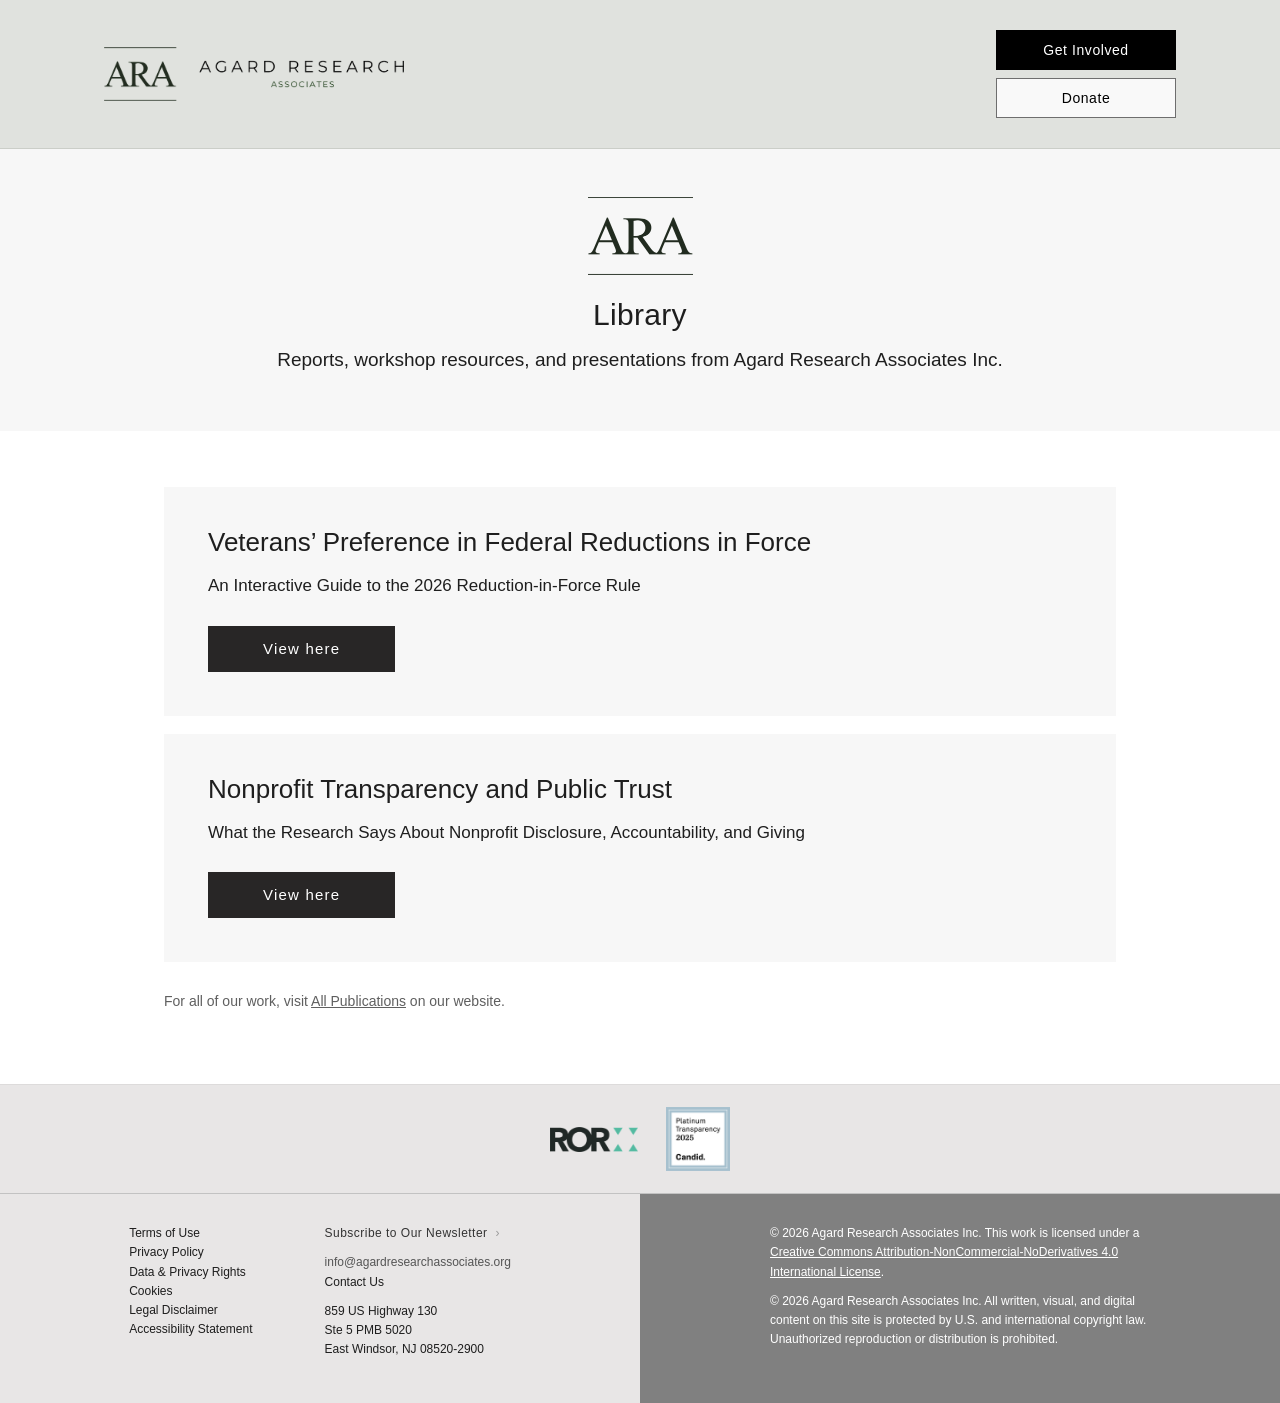
==== commit fa342d79: "Add files via upload" ====
--- a/index.html
+++ b/index.html
@@ -3,509 +3,162 @@
 <head>
 <meta charset="utf-8">
 <meta name="viewport" content="width=device-width, initial-scale=1">
-<title>Veterans’ Preference in Federal Reductions in Force: Interactive Guide | Agard Research Associates Inc.</title>
-<meta name="description" content="An interactive guide from Agard Research Associates Inc. to how OPM’s 2026 reduction-in-force rule changes veterans’ preference in federal layoffs. This version is for embedding.">
-<meta name="robots" content="noindex, follow">
-<link rel="canonical" href="https://library.agardresearchassociates.org/veterans-preference-rif/">
+<title>Library | Agard Research Associates Inc.</title>
+<meta name="description" content="Agard Research Associates Inc. is a nonpartisan, nonprofit research organization. Browse its reports, workshop resources, and presentations.">
+<meta name="keywords" content="Agard Research Associates Inc., ARA, nonpartisan research, nonprofit research organization, policy research, New Jersey, publications, reports, workshops">
+<meta name="author" content="Agard Research Associates Inc.">
+<meta name="robots" content="index, follow, max-image-preview:large">
+<link rel="canonical" href="https://library.agardresearchassociates.org/">
+<meta property="og:type" content="website">
+<meta property="og:site_name" content="Agard Research Associates Inc.">
+<meta property="og:locale" content="en_US">
+<meta property="og:url" content="https://library.agardresearchassociates.org/">
+<meta property="og:title" content="Library | Agard Research Associates Inc.">
+<meta property="og:description" content="Agard Research Associates Inc. is a nonpartisan, nonprofit research organization. Browse its reports, workshop resources, and presentations.">
+<meta property="og:image" content="https://library.agardresearchassociates.org/assets/share/ara-default.png">
+<meta property="og:image:secure_url" content="https://library.agardresearchassociates.org/assets/share/ara-default.png">
+<meta property="og:image:type" content="image/png">
+<meta property="og:image:width" content="1200">
+<meta property="og:image:height" content="630">
+<meta property="og:image:alt" content="Agard Research Associates logo on a dark green background">
+<meta name="twitter:card" content="summary_large_image">
+<meta name="twitter:title" content="Library | Agard Research Associates Inc.">
+<meta name="twitter:description" content="Agard Research Associates Inc. is a nonpartisan, nonprofit research organization. Browse its reports, workshop resources, and presentations.">
+<meta name="twitter:image" content="https://library.agardresearchassociates.org/assets/share/ara-default.png">
+<meta name="twitter:image:alt" content="Agard Research Associates logo on a dark green background">
 <link rel="icon" href="/favicon.ico" sizes="48x48">
 <link rel="icon" href="/favicon.svg" type="image/svg+xml">
-<!-- Theme: ?theme=dark or ?theme=light sets the starting theme; otherwise the reader's saved choice, then their device setting. -->
-<script>(function(){var t=null,m=/[?&]theme=(dark|light)/.exec(location.search);if(m){t=m[1];}else{try{t=localStorage.getItem("ara-theme");}catch(e){}}if(t!=="dark"&&t!=="light"){t=window.matchMedia&&window.matchMedia("(prefers-color-scheme: dark)").matches?"dark":"light";}document.documentElement.setAttribute("data-theme",t);})();</script>
+<link rel="icon" href="/assets/icons/favicon-96.png" type="image/png" sizes="96x96">
+<link rel="apple-touch-icon" href="/apple-touch-icon.png">
+<link rel="manifest" href="/site.webmanifest">
+<meta name="theme-color" content="#E0E2DE">
 <link rel="stylesheet" href="/assets/site.css">
-<link rel="stylesheet" href="/veterans-preference-rif/guide.css">
-<style>
-  /* Guide-only page for embedding: no site header or footer, fills its frame. */
-  html, body { background: var(--rg-page); margin: 0; min-height: 100%; }
-  body { font-family: var(--rg-serif); color: var(--rg-text); display: block; }
-  .embed-wrap { max-width: 1180px; margin: 0 auto; padding: 0 32px 36px; }
-  .embed-head { padding: 22px 0 6px; display: flex; flex-wrap: wrap; align-items: baseline; justify-content: space-between; gap: 4px 20px; }
-  .embed-head h1 { margin: 0; font-family: var(--rg-serif); font-weight: 400; font-size: 26px; line-height: 1.25; color: var(--rg-ink); }
-  .embed-head p { margin: 0; font-family: var(--rg-serif); font-size: 13px; letter-spacing: 0.14em; text-transform: uppercase; color: var(--rg-muted); }
-  .embed-foot { margin-top: 40px; padding-top: 16px; border-top: 1px solid var(--rg-rule); font-family: var(--rg-serif); font-size: 14px; color: var(--rg-muted); }
-  .embed-foot a { color: var(--rg-link); }
-  .rif-guide .rg-fs svg { display: block; }
-  .rif-guide .rg-fs .txt { display: none; }
-  .rif-guide .rg-fs { padding: 8px 10px; }
-  @media (max-width: 1100px) {
-    .rif-guide .rg-theme .txt { display: none; }
-    .rif-guide .rg-theme { padding: 8px 10px; }
-    .rif-guide .rg-tabs button { font-size: 15px; padding: 14px 7px 11px; }
-    .embed-wrap { padding: 0 24px 32px; }
+<script type="application/ld+json">{
+ "@context": "https://schema.org",
+ "@type": "WebSite",
+ "@id": "https://library.agardresearchassociates.org/#website",
+ "name": "Agard Research Associates",
+ "alternateName": [
+  "Agard Research Associates Inc.",
+  "ARA"
+ ],
+ "url": "https://library.agardresearchassociates.org/",
+ "inLanguage": "en-US",
+ "publisher": {
+  "@id": "https://www.agardresearchassociates.org/#organization"
+ }
+}</script>
+<script type="application/ld+json">{
+ "@context": "https://schema.org",
+ "@type": "Organization",
+ "@id": "https://www.agardresearchassociates.org/#organization",
+ "name": "Agard Research Associates Inc.",
+ "alternateName": [
+  "Agard Research Associates",
+  "ARA"
+ ],
+ "url": "https://www.agardresearchassociates.org/",
+ "logo": "https://library.agardresearchassociates.org/assets/icons/favicon-512.png",
+ "email": "info@agardresearchassociates.org",
+ "address": {
+  "@type": "PostalAddress",
+  "streetAddress": "859 US Highway 130, Ste 5 PMB 5020",
+  "addressLocality": "East Windsor",
+  "addressRegion": "NJ",
+  "postalCode": "08520-2900",
+  "addressCountry": "US"
+ },
+ "sameAs": [
+  "https://www.agardresearchassociates.org/",
+  "https://ror.org/027b2ns06",
+  "https://app.candid.org/profile/16414398/agard-research-associates-inc-33-3784865"
+ ]
+}</script>
+<script type="application/ld+json">{
+ "@context": "https://schema.org",
+ "@type": "CollectionPage",
+ "name": "Library | Agard Research Associates Inc.",
+ "description": "Agard Research Associates Inc. is a nonpartisan, nonprofit research organization. Browse its reports, workshop resources, and presentations.",
+ "url": "https://library.agardresearchassociates.org/",
+ "isPartOf": {
+  "@id": "https://library.agardresearchassociates.org/#website"
+ },
+ "hasPart": [
+  {
+   "@type": "CreativeWork",
+   "name": "Veterans’ Preference in Federal Reductions in Force",
+   "alternativeHeadline": "An Interactive Guide to the 2026 Reduction-in-Force Rule",
+   "url": "https://library.agardresearchassociates.org/veterans-preference-rif/"
+  },
+  {
+   "@type": "CreativeWork",
+   "name": "Nonprofit Transparency and Public Trust",
+   "alternativeHeadline": "What the Research Says About Nonprofit Disclosure, Accountability, and Giving",
+   "url": "https://library.agardresearchassociates.org/nonprofit-transparency/"
   }
-  :fullscreen body { overflow-y: auto; }
-  @media (max-width: 760px) {
-    .embed-wrap { padding: 0 16px 28px; }
-    .embed-head h1 { font-size: 21px; }
-  }
-</style>
+ ]
+}</script>
 </head>
 <body>
-<div class="embed-wrap">
-  <header class="embed-head">
-    <h1>Veterans’ Preference in Federal Reductions in Force</h1>
-    <p>Agard Research Associates Inc.</p>
-  </header>
-<article class="rif-guide" data-rif-guide>
-
-        <div class="rg-bar">
-          <div class="rg-tabs" role="tablist" aria-label="Sections of the guide">
-            <button type="button" role="tab" id="tab-overview" aria-controls="overview" aria-selected="true"><span class="n">1</span>Overview</button>
-            <button type="button" role="tab" id="tab-scoring" aria-controls="scoring" aria-selected="false" tabindex="-1"><span class="n">2</span>Scoring</button>
-            <button type="button" role="tab" id="tab-register" aria-controls="register" aria-selected="false" tabindex="-1"><span class="n">3</span>Sample Register</button>
-            <button type="button" role="tab" id="tab-credit" aria-controls="credit" aria-selected="false" tabindex="-1"><span class="n">4</span>Credit Value</button>
-            <button type="button" role="tab" id="tab-affected" aria-controls="affected" aria-selected="false" tabindex="-1"><span class="n">5</span>Who Is Affected</button>
-            <button type="button" role="tab" id="tab-debate" aria-controls="debate" aria-selected="false" tabindex="-1"><span class="n">6</span>Both Sides</button>
-            <button type="button" role="tab" id="tab-status" aria-controls="status" aria-selected="false" tabindex="-1"><span class="n">7</span>Status and Steps</button>
-            <button type="button" role="tab" id="tab-sources" aria-controls="sources" aria-selected="false" tabindex="-1"><span class="n">8</span>Sources</button>
-          </div>
-          <button type="button" class="rg-theme" id="rg-theme" aria-pressed="false" aria-label="Switch to dark mode"><span class="dot" aria-hidden="true"></span><span class="txt">Dark mode</span></button>
-<button type="button" class="rg-theme rg-fs" id="rg-fs" aria-pressed="false" hidden><svg width="13" height="13" viewBox="0 0 13 13" aria-hidden="true" fill="none" stroke="currentColor" stroke-width="1.6"><path d="M1 4.5V1h3.5M8.5 1H12v3.5M12 8.5V12H8.5M4.5 12H1V8.5"/></svg><span class="txt">Full screen</span></button>
-        </div>
-
-        <!-- ================================================================ 1 -->
-        <section class="rg-panel on" id="overview" role="tabpanel" aria-labelledby="tab-overview">
-          <div class="bottom-line">
-            <span class="label">The bottom line</span>
-            <p><b>In a federal reduction in force (RIF), veterans’ preference used to be a place in line. Under the rule in effect since
-            September 2, 2026, it is a fixed number of points that a nonveteran with higher ratings can overcome.</b> Employees are now ranked
-            mainly by their three most recent ratings of record, on a scale whose ordinary maximum is 21 points. Preference eligibles with a compensable
-            service-connected disability of 30 percent or more add 5 points, and other preference eligibles add 3 (5 C.F.R. § 351.504(a)).</p>
-            <p>The rule governs RIF notices issued on or after September 2, 2026. Whether it is consistent with 5 U.S.C. § 3502 is disputed. As
-            of November 1, 2026, the sources reviewed for this guide identify no lawsuit directly challenging it.</p>
-          </div>
-
-          <h3><span class="no">1.</span>What the Rule Changes</h3>
-          <div class="prose">
-            <p class="lede">When an agency must release employees from their positions, it ranks those who compete for the same kinds of jobs on
-            a retention register, and those with the lowest standing are released first. Federal law directs the Office of Personnel Management
-            (OPM) to give “due effect” to tenure of employment, military preference, length of service, and performance ratings in setting that
-            order (5 U.S.C. § 3502(a)). The final rule changes how OPM does so. In this guide, “veteran” means an employee with veterans’
-            preference.</p>
-          </div>
-
-          <div class="orders">
-            <div class="order">
-              <div class="head"><b>Before September 2, 2026</b><span class="label">Prior rules</span></div>
-              <ol>
-                <li><div><b>Tenure group</b><span>Group I (career employees not serving probation) before Group II (career-conditional employees and employees serving probation) before Group III.</span></div></li>
-                <li><div><b>Veterans’ preference subgroup</b><span>AD (compensable service-connected disability of 30 percent or more), then A (other preference eligibles), then B (all others).</span></div></li>
-                <li><div><b>Length of service</b><span>Years of service, plus additional years for up to three recent ratings: 20, 16, or 12 for each rating at Level 5, 4, or 3, added together, divided by 3, and rounded up to a whole number.</span></div></li>
-              </ol>
-            </div>
-            <div class="order final">
-              <div class="head"><b>From September 2, 2026</b><span class="label">Final rule</span></div>
-              <ol>
-                <li><div><b>One score</b><span>Points for the three most recent ratings of record, ordinarily up to 21, plus 5 or 3 points for preference eligibles.</span></div></li>
-                <li><div><b>Tenure subgroup</b><span>Subgroup I (career) before subgroup II (career-conditional), used only to break a tie in score.</span></div></li>
-                <li><div><b>Service computation date</b><span>Used only when both the score and the tenure subgroup are tied.</span></div></li>
-              </ol>
-            </div>
-          </div>
-          <p class="source">Sources: 85 Fed. Reg. at 81,841 (prior tenure groups); 91 Fed. Reg. at 10,907, 10,911-12 (prior order of retention and additional service credit); 5 C.F.R. §§ 351.501(c), 351.503, 351.504(a).</p>
-          <p class="callout">Under the prior rules, preference decided every comparison between a veteran and a nonveteran in the same tenure group.
-          Under the final rule, preference competes with performance on a common scale.</p>
-
-          <p class="caption" id="t1">Table 1. Retention order before and after September 2, 2026</p>
-          <div class="table-scroll">
-            <table aria-labelledby="t1">
-              <thead><tr><th scope="col" style="width:20%">Feature</th><th scope="col">Prior rules (RIFs noticed before September 2, 2026)</th><th scope="col">Final rule (RIFs noticed on or after September 2, 2026)</th></tr></thead>
-              <tbody>
-                <tr><td>First sort</td><td>Tenure Groups I, II, and III</td><td>Competitive or excepted service tenure group, on separate registers</td></tr>
-                <tr><td>Veterans’ preference</td><td>Subgroups AD, A, and B; every preference eligible ranks ahead of every nonpreference employee in the same tenure group</td><td>Points added to performance credit: 5 (30 percent or more disabled) or 3 (other preference eligibles)</td></tr>
-                <tr><td>Performance</td><td>Additional service credit of 12 to 20 years per rating, for up to three ratings, added together and divided by 3, applied within subgroups</td><td>Primary ranking factor: 7, 5, 3, or 0 points per rating over three ratings, ordinary maximum 21</td></tr>
-                <tr><td>Tenure and length of service</td><td>Primary sort (tenure) and ranking within subgroups (service date)</td><td>Tie-breakers only: tenure subgroup, then service computation date</td></tr>
-                <tr><td>Probationary employees</td><td>Compete in Group II with preference subgroups</td><td>Not competing employees; excluded from the register</td></tr>
-                <tr><td>Appeals</td><td>Merit Systems Protection Board (MSPB), then the Federal Circuit</td><td>OPM only; no grievance; no judicial review of OPM decisions; Veterans Employment Opportunities Act (VEOA) remedies preserved</td></tr>
-              </tbody>
-            </table>
-          </div>
-          <p class="source">Sources: 85 Fed. Reg. at 81,841; 91 Fed. Reg. at 10,911-12, 49,178-79, 49,220-22, 49,230, 49,242-43; 5 C.F.R. § 351.202(d).</p>
-
-          <h4>Key terms</h4>
-          <dl class="terms">
-            <div><dt>Reduction in force</dt><dd>The procedure an agency follows when it releases a competing employee from a competitive level by furlough for more than 30 days, separation, demotion, or reassignment requiring displacement, when the release is required because of lack of work, shortage of funds, insufficient personnel ceiling, reorganization, or the exercise of reemployment or restoration rights (5 C.F.R. § 351.201(a)(2)).</dd></div>
-            <div><dt>Competitive area and competitive level</dt><dd>The competitive area sets the organizational and geographic limits within which employees compete. The competitive level groups positions in the same grade (or occupational level) and classification series that are similar enough in duties, qualification requirements, pay schedules, and working conditions that an agency could reassign an employee among them without undue interruption (5 C.F.R. §§ 351.402, 351.403(a)(1)).</dd></div>
-            <div><dt>Retention register</dt><dd>The list on which an agency ranks the competing employees in a competitive level by retention standing (5 C.F.R. § 351.404).</dd></div>
-            <div><dt>Preference eligible</dt><dd>A veteran who meets the definitions in 5 U.S.C. § 2108, and in some circumstances a veteran’s spouse, unmarried widow or widower, or parent.</dd></div>
-            <div><dt>Subgroups AD, A, and B</dt><dd>AD covers preference eligibles with a compensable service-connected disability of 30 percent or more, A covers other preference eligibles, and B covers employees without preference. Under the final rule, the labels identify the 5-, 3-, and 0-point credits (5 C.F.R. § 351.504(a)).</dd></div>
-            <div><dt>Rating of record</dt><dd>The performance rating prepared at the end of an appraisal period, with a summary level such as Level 3, Fully Successful (5 C.F.R. § 430.203).</dd></div>
-            <div><dt>Modal rating</dt><dd>The summary rating level assigned most often among the actual ratings of record given under the employee’s summary level pattern, within the competitive area (or, at the agency’s option, a larger part of the agency or the whole agency), for the most recently completed appraisal period. It stands in for an employee with no rating (5 C.F.R. §§ 351.203, 351.503).</dd></div>
-            <div><dt>VEOA complaint</dt><dd>Under the Veterans Employment Opportunities Act of 1998, a preference eligible who believes a veterans’ preference law or regulation was violated may file a complaint with the Secretary of Labor (5 U.S.C. § 3330a).</dd></div>
-          </dl>
-          <div class="pager"><button type="button" class="next" data-go="scoring"><span class="label">Next</span>2. How the Score Is Calculated</button></div>
-        </section>
-
-        <!-- ================================================================ 2 -->
-        <section class="rg-panel" id="scoring" role="tabpanel" aria-labelledby="tab-scoring">
-          <h3><span class="no">2.</span>How the Score Is Calculated</h3>
-          <p class="lede">Each employee’s score is the sum of the points for three ratings of record, plus the veterans’ credit where it applies.</p>
-          <div class="scoregrid">
-            <div>
-              <p class="caption" id="t2" style="margin-top:0">Table 2. Points under the final rule</p>
-              <table aria-labelledby="t2">
-                <thead><tr><th scope="col">Rating of record or preference status</th><th scope="col" class="n">Points</th></tr></thead>
-                <tbody>
-                  <tr><td>Level 5, Outstanding</td><td class="n">7</td></tr>
-                  <tr><td>Level 4, Exceeds Fully Successful</td><td class="n">5</td></tr>
-                  <tr><td>Level 3, Fully Successful</td><td class="n">3</td></tr>
-                  <tr><td>Level 2 or Level 1</td><td class="n">0</td></tr>
-                  <tr><td>Compensable service-connected disability of 30 percent or more (AD)</td><td class="n">+5</td></tr>
-                  <tr><td>Other preference eligible (A)</td><td class="n">+3</td></tr>
-                </tbody>
-              </table>
-              <p class="source">Sources: 5 C.F.R. §§ 351.503(a), 351.504(a); 91 Fed. Reg. at 49,220-22.</p>
-            </div>
-            <div class="worked">
-              <span class="label">A worked comparison</span>
-              <p class="eq">Rating 1 + Rating 2 + Rating 3 <i>+ veterans’ credit</i></p>
-              <div class="line"><span>Veteran with a 30 percent disability, rated 3, 3, and 3: 3 + 3 + 3 + 5</span><span>14</span></div>
-              <div class="line"><span>Nonveteran rated 4, 4, and 4: 5 + 5 + 5</span><span>15</span></div>
-              <p style="font-size:16px">The nonveteran ranks ahead. A one-level difference held across all three ratings is worth 6 points, more than either credit.</p>
-            </div>
-          </div>
-          <div class="lead-list">
-            <p><b>Which ratings count.</b> The score uses the three most recent ratings of record received in the four years before RIF notices
-            issue. One rating is counted three times, two ratings are averaged to supply the third, and an employee with no rating receives the
-            modal rating (5 C.F.R. § 351.503; 91 Fed. Reg. at 49,220-22).</p>
-            <p><b>How ties are broken.</b> Employees with equal scores are ordered by tenure subgroup and then by service computation date
-            (5 C.F.R. § 351.501(c)).</p>
-            <p><b>When standing is fixed.</b> Retention standing is determined as of the date an employee receives a specific RIF notice, not the
-            date the RIF takes effect (91 Fed. Reg. at 49,178-79).</p>
-            <p><b>What the credit is worth on the scale.</b> OPM calculates the 3- and 5-point credits as 14.3 and 23.8 percent of the 21-point
-            scale (91 Fed. Reg. at 49,181). Under Pattern C, adjacent rating levels from Fully Successful to Outstanding differ by 2 points per
-            rating. Under Pattern B, which has no Level 4, a single step from Fully Successful to Outstanding is worth 4 points, more than the
-            3-point credit.</p>
-          </div>
-          <div class="pager">
-            <button type="button" data-go="overview"><span class="label">Previous</span>1. What the Rule Changes</button>
-            <button type="button" class="next" data-go="register"><span class="label">Next</span>3. A Sample Retention Register</button>
-          </div>
-        </section>
-
-        <!-- ================================================================ 3 -->
-        <section class="rg-panel" id="register" role="tabpanel" aria-labelledby="tab-register">
-          <h3><span class="no">3.</span>A Sample Retention Register</h3>
-          <p class="lede">Choose an example or change any employee. The two registers show how the same four people would be ordered under the
-          prior rules and under the final rule. The examples come from the report and from OPM’s responses to commenters.</p>
-          <noscript><p class="noscript">The sample register needs JavaScript. The rest of the guide reads without it.</p></noscript>
-          <div class="instrument">
-            <div class="pick" role="group" aria-label="Examples" id="rg-examples">
-              <button type="button" data-k="gap" aria-pressed="true">One rating level apart</button>
-              <button type="button" data-k="holds" aria-pressed="false">Where the credit holds</button>
-              <button type="button" data-k="accepted" aria-pressed="false">Outcomes OPM accepted</button>
-              <button type="button" data-k="gain" aria-pressed="false">Career-conditional veterans gain</button>
-              <button type="button" data-k="prob" aria-pressed="false">A veteran on probation</button>
-            </div>
-            <div class="note"><p id="rg-example-note" aria-live="polite"></p></div>
-            <p class="key" aria-label="Rating levels"><span><b>5</b>Outstanding, 7 points</span><span><b>4</b>Exceeds Fully Successful, 5 points</span><span><b>3</b>Fully Successful, 3 points</span><span><b>2</b>Level 2, 0 points</span></p>
-            <div class="editors" id="rg-editors"></div>
-            <div class="registers" aria-live="polite">
-              <div class="register">
-                <span class="label">Prior rules</span>
-                <h5>Register before September 2</h5>
-                <p class="how">Tenure group, then preference subgroup (AD, A, B), then years of service plus performance credit.</p>
-                <ol class="reglist" id="rg-old"></ol>
-              </div>
-              <div class="register">
-                <span class="label">Final rule</span>
-                <h5>Register from September 2</h5>
-                <p class="how">Score, then tenure subgroup, then length of service. Arrows show the change from the prior order.</p>
-                <ol class="reglist" id="rg-new"></ol>
-                <p class="excluded" id="rg-excluded" hidden></p>
-              </div>
-            </div>
-          </div>
-          <p class="source">Note: An illustration, not a determination of any employee’s retention standing. All four employees are assumed to hold
-          positions in the same competitive area and competitive level. Adjusted service under the prior rules adds the additional service credit
-          (20, 16, or 12 years for each rating at Level 5, 4, or 3, added together, divided by 3, and rounded up to a whole number) to years of service. The register
-          does not model Group III, ratings of Unacceptable, missing ratings, discretionary award credits, assignment rights, or exceptions such as
-          USERRA protections. Sources: ARA calculations using 85 Fed. Reg. at 81,841; 91 Fed. Reg. at 10,911-12; 5 C.F.R. §§ 351.202(d),
-          351.501(c), 351.503, 351.504(a).</p>
-          <div class="pager">
-            <button type="button" data-go="scoring"><span class="label">Previous</span>2. How the Score Is Calculated</button>
-            <button type="button" class="next" data-go="credit"><span class="label">Next</span>4. What the Credit Is Worth</button>
-          </div>
-        </section>
-
-        <!-- ================================================================ 4 -->
-        <section class="rg-panel" id="credit" role="tabpanel" aria-labelledby="tab-credit">
-          <h3><span class="no">4.</span>What the Credit Is Worth</h3>
-          <p class="lede">The credit is fixed, but the spread of ratings is not, so the practical value of preference depends on how agencies
-          rate. ARA modeled how often a veteran with three Fully Successful ratings would outrank nonveteran competitors under four rating
-          distributions. Choose one, or set your own.</p>
-          <div class="instrument">
-            <div class="controls">
-              <div class="ctl">
-                <span class="label" id="rg-sc-lbl">Rating distribution</span>
-                <div class="pick" role="group" aria-labelledby="rg-sc-lbl" id="rg-scenarios">
-                  <button type="button" data-k="A" aria-pressed="true">A. Before the cap</button>
-                  <button type="button" data-k="B" aria-pressed="false">B. Cap at its ceiling</button>
-                  <button type="button" data-k="C" aria-pressed="false">C. Tight distribution</button>
-                  <button type="button" data-k="D" aria-pressed="false">D. Pattern B</button>
-                  <button type="button" data-k="X" aria-pressed="false">Your own</button>
-                </div>
-              </div>
-              <div class="ctl">
-                <span class="label" id="rg-cr-lbl">Veterans’ credit</span>
-                <div class="seg" role="group" aria-labelledby="rg-cr-lbl" id="rg-credit" style="min-width:230px">
-                  <button type="button" data-cr="3" aria-pressed="true">3 points (A)</button>
-                  <button type="button" data-cr="5" aria-pressed="false">5 points (AD)</button>
-                </div>
-              </div>
-            </div>
-            <div class="note"><p id="rg-sc-note" aria-live="polite"></p></div>
-            <div class="custom" id="rg-custom" hidden>
-              <label for="rg-p5">Share rated Level 5: <span id="rg-p5v" class="num"></span><input type="range" id="rg-p5" min="0" max="98" step="1" value="20"></label>
-              <label for="rg-p4">Share rated Level 4: <span id="rg-p4v" class="num"></span><input type="range" id="rg-p4" min="0" max="98" step="1" value="20"></label>
-            </div>
-            <div class="distbar" id="rg-distbar"></div>
-            <div class="modelgrid">
-              <div class="chartwrap">
-                <p class="chart-title" id="rg-chart-title"></p>
-                <p class="legend" aria-hidden="true"><span><i class="sw-vet"></i>Veteran ranks ahead</span><span><i class="sw-tie"></i>Tied, counted as not ahead</span><span><i class="sw-non"></i>Nonveteran ranks ahead</span></p>
-                <div class="chart" id="rg-chart"></div>
-              </div>
-              <div class="readouts">
-                <div class="readout"><div class="big" id="rg-ro-share">22%</div><div class="lbl">of nonveterans are outranked by a veteran with three Fully Successful ratings</div></div>
-                <div class="readout"><div class="big" id="rg-ro-typ">76%</div><div class="lbl">chance that a typical veteran ranks ahead of a typical nonveteran</div></div>
-                <div class="readout old"><div class="big">100%</div><div class="lbl">under the prior rules, for a veteran rated acceptable in the same tenure group</div></div>
-              </div>
-            </div>
-          </div>
-          <p class="source">Figure 1. Source: ARA calculations, using the point values in 5 C.F.R. §§ 351.503(a), 351.504(a). Each employee’s three
-          ratings are drawn independently from the chosen distribution; veterans and nonveterans share it; all competitors are in the same tenure
-          group and competitive level; and 1 percent of ratings are Level 1. ARA found no public data on rating distributions by veteran status, so
-          the shared distribution is a simplification rather than an estimate.</p>
-
-          <p class="caption" id="t5">Table 3. Illustrative value of the veterans’ credit under four rating distributions</p>
-          <div class="table-scroll">
-            <table id="rg-table" aria-labelledby="t5">
-              <thead><tr><th scope="col" style="width:40%">Scenario (Levels 5 / 4 / 3)</th><th scope="col" class="n">Veteran with three Fully Successful ratings: share of nonveterans outranked, with 3 / 5 points</th><th scope="col" class="n">Typical veteran against typical nonveteran: chance of ranking ahead, with 3 / 5 points</th></tr></thead>
-              <tbody>
-                <tr data-sc="A" class="on"><td>A. Compressed, before the cap (30 / 30 / 39 percent)</td><td class="n">22 / 47 percent</td><td class="n">76 / 88 percent</td></tr>
-                <tr data-sc="B"><td>B. Cap at its ceiling, with ARA’s assumed split (15 / 25 / 59 percent)</td><td class="n">49 / 76 percent</td><td class="n">79 / 91 percent</td></tr>
-                <tr data-sc="C"><td>C. Tight distribution (7 / 13 / 79 percent)</td><td class="n">77 / 94 percent</td><td class="n">84 / 95 percent</td></tr>
-                <tr data-sc="D"><td>D. Pattern B (20 / none / 79 percent)</td><td class="n">52 / 90 percent</td><td class="n">70 / 94 percent</td></tr>
-                <tr><td>Prior rules, any distribution</td><td class="n">100 / 100 percent</td><td class="n">100 / 100 percent</td></tr>
-              </tbody>
-            </table>
-          </div>
-          <p class="source">Source: ARA calculations under the assumptions above. Outcomes under the prior rules assume both employees are in the same
-          tenure group. Ties, which occur in about 1 percent of comparisons or fewer, are counted as not ranking ahead.</p>
-          <div class="lead-list">
-            <p><b>Rating spread.</b> Under Pattern C, the credit counts for most when ratings cluster at Fully Successful and for least when they
-            spread across the top levels, so OPM’s standardized distribution and cap raise the practical value of preference, other things equal.
-            Pattern B is the exception: because one step up is worth 4 points, the 3-point credit gives a typical veteran the lowest chance of ranking
-            ahead in Scenario D.</p>
-            <p><b>Persistent ratings.</b> If employees receive the same rating every year, a Fully Successful veteran never outranks a nonveteran
-            with consistent Level 4 ratings, whatever the credit.</p>
-            <p><b>Timing.</b> Because the score draws on a four-year window, RIFs conducted in 2026 through 2028 will rely partly on ratings issued
-            before the cap took effect. In ARA’s judgment, the more a register depends on those earlier ratings, the better Scenario A serves as a
-            benchmark, and it is the scenario in which the credit protects Fully Successful veterans least.</p>
-          </div>
-          <div class="pager">
-            <button type="button" data-go="register"><span class="label">Previous</span>3. A Sample Retention Register</button>
-            <button type="button" class="next" data-go="affected"><span class="label">Next</span>5. Who Is Affected</button>
-          </div>
-        </section>
-
-        <!-- ================================================================ 5 -->
-        <section class="rg-panel" id="affected" role="tabpanel" aria-labelledby="tab-affected">
-          <h3><span class="no">5.</span>Who Is Affected</h3>
-          <p class="lede">RIFs were rare until 2025. The Partnership for Public Service reports that RIF separations never exceeded 300 in a
-          fiscal year during the preceding decade but that 10,436 employees were separated by RIF between January 20, 2025, and January 2026.</p>
-          <div class="figures">
-            <div class="fig"><div class="big">621,751</div><div class="lbl">veterans in the executive branch, fiscal year 2024</div><div class="ctx">27.4 percent of 2,267,091 employees. Of these, 545,352 had veterans’ preference.</div></div>
-            <div class="fig"><div class="big">262,385</div><div class="lbl">with a compensable service-connected disability of 30 percent or more</div><div class="ctx">11.6 percent of all employees and 42.2 percent of veterans. Those who are preference eligibles in a RIF receive the 5-point credit; a military retiree qualifies only under the conditions in 5 C.F.R. § 351.504(b).</div></div>
-            <div class="fig"><div class="big">278,359</div><div class="lbl">preference-eligible veterans at the Department of Defense</div><div class="ctx">38.1 percent of DoD’s workforce and about half of all employees with veterans’ preference. Counting veterans without preference, 314,311.</div></div>
-            <div class="fig"><div class="big">103,601</div><div class="lbl">preference-eligible veterans at the Department of Veterans Affairs</div><div class="ctx">More than any agency other than DoD; 21.5 percent of VA’s workforce. Counting veterans without preference, 122,094.</div></div>
-            <div class="fig"><div class="big">47,634</div><div class="lbl">preference-eligible veterans hired in fiscal year 2024</div><div class="ctx">Among 56,318 veterans hired. Any still serving an initial probationary period or a trial period are not ranked in a RIF (5 C.F.R. § 351.202(d)).</div></div>
-          </div>
-          <p class="source">Sources: OPM 2026b, i, 4-6, 19 (Table 5; OPM’s tables label the Department of Defense “DOW”); Partnership for Public Service 2026b.</p>
-          <div class="groups">
-            <div class="group"><span class="label">Change is largest</span><b>Veterans outside DoD</b><p>DoD has ranked employees by rating of record, tenure group, average score, veterans’ preference, and service computation date since January 2017 (91 Fed. Reg. at 49,188), so preference there already works mainly as a tie-breaker after ratings (DoD 2021, paras. 1.2.a, 3.3.c, 3.4). The change in method falls chiefly on the roughly 267,000 preference-eligible veterans at other agencies (OPM 2026b, 19).</p></div>
-            <div class="group"><span class="label">Lose the most among those ranked</span><b>Long-serving veterans</b><p>Length of service, which compounded their preference under the prior rules, is now only a tie-breaker, so a few rating points can place a newer nonveteran ahead.</p></div>
-            <div class="group"><span class="label">Removed from competition</span><b>Veterans on probation</b><p>A veteran serving an initial probationary period is no longer a competing employee (91 Fed. Reg. at 49,178-79). Whether that helps or hurts depends on how the agency uses its discretion to keep or release probationers.</p></div>
-            <div class="group"><span class="label">Can gain</span><b>Career-conditional veterans</b><p>Veterans who have completed probation but are not yet career employees (typically, OPM notes, those with more than 3 years of creditable service; 91 Fed. Reg. at 10,907) no longer sit below every career nonveteran and can outrank one with weaker ratings (91 Fed. Reg. at 49,183).</p></div>
-          </div>
-          <div class="pager">
-            <button type="button" data-go="credit"><span class="label">Previous</span>4. What the Credit Is Worth</button>
-            <button type="button" class="next" data-go="debate"><span class="label">Next</span>6. Both Sides of the Question</button>
-          </div>
-        </section>
-
-        <!-- ================================================================ 6 -->
-        <section class="rg-panel" id="debate" role="tabpanel" aria-labelledby="tab-debate">
-          <h3><span class="no">6.</span>Both Sides of the Question</h3>
-          <p class="lede">The central legal question is whether a fixed credit that a higher-rated nonveteran can overcome satisfies the statute’s
-          command that a qualifying preference eligible “is entitled to be retained in preference to other competing employees”
-          (5 U.S.C. § 3502(c)).</p>
-          <div class="sides">
-            <div class="side">
-              <span class="label">Supporters</span>
-              <h5>Performance should count for more</h5>
-              <p>OPM supported the change, as did the Office of Special Counsel (91 Fed. Reg. at 49,184), the Departments of Agriculture and Labor
-              (USDA 2026, 1; DOL 2026, 4), and FGA Action. The Niskanen Center supported it with conditions (Niskanen Center 2026, 4-5). FGA Action
-              argued that performance has been “systematically underweighted” (FGA Action 2026, 2). The Niskanen Center said that because the old
-              rules retain staff by tenure, length of service, and veterans’ preference, RIFs are “often disproportionately targeted at newer
-              employees that have the most marketable skills” (Niskanen Center 2026, 4). OPM reads the statute as granting “a meaningful retention
-              preference, not a categorical right to be retained ahead of every non-veteran regardless of performance” (91 Fed. Reg. at 49,182), and
-              calls its credit</p>
-              <p class="quote">“materially stronger than hiring preference as a scoring weight” (91 Fed. Reg. at 49,181).</p>
-            </div>
-            <div class="side">
-              <span class="label">Critics</span>
-              <h5>Preference is an entitlement</h5>
-              <p>Federal employee unions and the National Employment Lawyers Association argue that the statute protects any veteran whose
-              performance is acceptable (AFGE and AFSCME 2026, 2; NELA 2026, 1-2), a reading that draws support from <i>Hilton v. Sullivan</i>,
-              334 U.S. 323 (1948), which construed the retention preference in section 12 of the Veterans’ Preference Act of 1944. Disabled American
-              Veterans said the statute’s four factors reflect “a deliberate balance,” “ensuring that no single factor dominates to the detriment of
-              the others,” and called preference</p>
-              <p class="quote">“a substantive statutory entitlement” (DAV 2026b, 2).</p>
-              <p>DAV warned that the rule would reduce preference to “a largely illusory consideration” (DAV 2026b, 3), a characterization OPM
-              called “not accurate” (91 Fed. Reg. at 49,182).
-              The Veterans of Foreign Wars supported modernization but warned against making preference “a secondary, point-based consideration”
-              (VFW 2026, 1-2).</p>
-            </div>
-            <div class="side">
-              <span class="label">Research record</span>
-              <h5>A caution for both sides</h5>
-              <p>GAO found that employees without preference were about two to seven times as likely to lose their jobs at three military
-              installations in fiscal year 1991 (GAO 1998, 1). Reviewing RIFs at three DoD installations, it also found that women and minorities
-              were disproportionately separated, “in part because they ranked lower than white males in one of three retention factors, including
-              veterans’ preference” (GAO 1996, 2).</p>
-              <p>In the report’s reading, the categorical preference protected veterans substantially and shifted RIF losses toward nonveterans, while a
-              weighted preference spreads losses more evenly but makes outcomes depend on the accuracy of performance ratings.</p>
-            </div>
-          </div>
-          <p class="lede" style="margin-top:30px">ARA presents both sides and takes no position on whether the rule is wise or lawful.</p>
-          <div class="pager">
-            <button type="button" data-go="affected"><span class="label">Previous</span>5. Who Is Affected</button>
-            <button type="button" class="next" data-go="status"><span class="label">Next</span>7. Where Things Stand</button>
-          </div>
-        </section>
-
-        <!-- ================================================================ 7 -->
-        <section class="rg-panel" id="status" role="tabpanel" aria-labelledby="tab-status">
-          <h3><span class="no">7.</span>Where Things Stand</h3>
-          <p class="lede">Status as of November 1, 2026.</p>
-          <ol class="timeline">
-            <li><span class="d">December 17, 2020</span><span class="e">OPM proposes ranking employees by performance within each tenure group, ahead of veterans’ preference (85 Fed. Reg. 81,839). The proposal is not adopted; in 2026 OPM considers reissuing it and rejects that option as too narrow (91 Fed. Reg. at 49,212).</span></li>
-            <li><span class="d">March 5, 2026</span><span class="e">OPM proposes the current rule (91 Fed. Reg. 10,904) and later receives 721 unique comments.</span></li>
-            <li><span class="d">July 7, 2026</span><span class="e">OPM publishes the performance appraisal rule, which takes effect August 6, 2026, and authorizes OPM to set a standardized distribution of ratings (91 Fed. Reg. 41,521).</span></li>
-            <li><span class="d">August 3, 2026</span><span class="e">The final RIF rule and the RIF appeals rule are published. For RIF notices issued on or after September 2, appeals move from the MSPB to OPM.</span></li>
-            <li><span class="d">August 24, 2026</span><span class="e">Unions sue OPM over the appraisal and suitability rules; the complaint cites the RIF rule only as context.</span></li>
-            <li><span class="d">September 2, 2026</span><span class="e">The RIF rule and the appeals rule take effect for RIF notices issued on or after this date.</span></li>
-            <li><span class="d">September 21, 2026</span><span class="e">OPM caps Level 4 and Level 5 ratings at a combined 40 percent for fiscal year 2026, “a ceiling, not a target,” for career Senior Executive Service members, career senior professionals, and career and career-conditional General Schedule employees. Wage Grade employees, offices of inspectors general, and some other groups are excluded, and bargaining agreements that bar forced distributions remain in force until they expire (OPM 2026c, 2-4).</span></li>
-            <li class="ahead"><span class="d">November 18, 2026</span><span class="e">A rule on administrative leave, including leave during a RIF notice period, takes effect (91 Fed. Reg. 65,924).</span></li>
-            <li class="ahead"><span class="d">January 1, 2027</span><span class="e">Agencies must use the new summary-level rating patterns (91 Fed. Reg. 41,521).</span></li>
-          </ol>
-
-          <h4>What ARA will watch</h4>
-          <div class="watch">
-            <p><b>Litigation over the rule.</b> A facial challenge to the rule or the appeals rule, or a VEOA appeal raising § 3502(c), would test the central legal question and the reach of the bar on judicial review.</p>
-            <p><b>Rating distributions.</b> OPM’s fiscal year 2026 results, the cap it sets for fiscal year 2027, and agencies’ choice of summary patterns will set the practical value of the credit.</p>
-            <p><b>RIF volume and composition.</b> Data on separations by preference status would show whether the modeled effects appear in practice.</p>
-            <p><b>DoD alignment.</b> Whether DoD revises its instruction to conform to the new part 351 will determine how its roughly 278,000 preference-eligible veterans are ranked.</p>
-            <p><b>Congressional action.</b> Appropriations riders or legislation on retention preference or RIF appeal rights would change the legal baseline.</p>
-            <p><b>OPM appeal decisions.</b> The first OPM decisions in RIF appeals brought by preference eligibles will show how OPM applies § 3502(c).</p>
-          </div>
-
-          <h4>If you have veterans’ preference</h4>
-          <ol class="steps">
-            <li><div><b>Check your ratings of record.</b><p>Confirm that all of your ratings from the past four years appear in your personnel records. Missing ratings are filled in by formula, and your three most recent ratings now set most of your standing.</p></div></li>
-            <li><div><b>Check your preference status.</b><p>Confirm that your records show the correct veterans’ preference. Only a compensable service-connected disability of 30 percent or more earns the 5-point credit; other preference eligibles receive 3. A military retiree counts as a preference eligible in a RIF only under the conditions in 5 C.F.R. § 351.504(b).</p></div></li>
-            <li><div><b>Know where appeals go.</b><p>For RIF notices issued on or after September 2, 2026, appeals go to OPM rather than the MSPB, and OPM’s rule bars grievances over RIFs and court review of its decisions (91 Fed. Reg. at 49,230, 49,242-43).</p></div></li>
-            <li><div><b>Know the complaint deadline.</b><p>A preference eligible who believes a RIF violated a veterans’ preference law or regulation may file a complaint with the Secretary of Labor within 60 days after the date of the alleged violation. If the Secretary has not resolved the complaint within 60 days of filing, the complainant may appeal to the MSPB, no later than 15 days after receiving the Secretary’s written notice of the results. Once an MSPB appeal has been pending for 120 days without a decision on the merits, the complainant may instead file suit in federal district court (5 U.S.C. §§ 3330a(a), (d), 3330b).</p></div></li>
-          </ol>
-          <h4>Official resources</h4>
-          <ul class="resources">
-            <li><a href="https://www.opm.gov/policy-data-oversight/workforce-restructuring/reductions-in-force-rif" target="_blank" rel="noopener">Office of Personnel Management, Reductions in Force (RIF)<span class="sr-only"> (opens in a new window)</span></a></li>
-            <li><a href="https://webapps.dol.gov/elaws/vets/vetpref/vetspref.htm" target="_blank" rel="noopener">U.S. Department of Labor, Veterans’ Preference Advisor<span class="sr-only"> (opens in a new window)</span></a></li>
-            <li><a href="https://www.federalregister.gov/documents/2026/08/03/2026-15665/reduction-in-force" target="_blank" rel="noopener">Reduction in Force, 91 Fed. Reg. 49,178 (Aug. 3, 2026)<span class="sr-only"> (opens in a new window)</span></a></li>
-            <li><a href="https://www.federalregister.gov/documents/2026/08/03/2026-15666/reduction-in-force-appeals" target="_blank" rel="noopener">Reduction in Force Appeals, 91 Fed. Reg. 49,230 (Aug. 3, 2026)<span class="sr-only"> (opens in a new window)</span></a></li>
-          </ul>
-          <div class="pager">
-            <button type="button" data-go="debate"><span class="label">Previous</span>6. Both Sides of the Question</button>
-            <button type="button" class="next" data-go="sources"><span class="label">Next</span>8. Sources</button>
-          </div>
-        </section>
-
-        <!-- ================================================================ 8 -->
-        <section class="rg-panel" id="sources" role="tabpanel" aria-labelledby="tab-sources">
-          <h3><span class="no">8.</span>Sources</h3>
-          <p class="lede">Statutes, regulations, Federal Register documents, and cases are cited in full where they appear. Sources cited by author
-          and year are listed below; the complete reference list is in the report’s
-          <a href="/veterans-preference-rif/references/">references</a> (PDF).</p>
-          <div class="refs" id="rg-refs">
-            <p>AFGE and AFSCME (American Federation of Government Employees and American Federation of State, County and Municipal Employees). 2026. “Comments by AFGE and AFSCME Concerning OPM’s Proposed Changes to Established RIF Procedures.” Letter to the Office of Personnel Management, May 4. Docket OPM-2025-0107, Comment 0680. <a href="https://www.regulations.gov/comment/OPM-2025-0107-0680" target="_blank" rel="noopener">https://www.regulations.gov/comment/OPM-2025-0107-0680<span class="sr-only"> (opens in a new window)</span></a>.</p>
-            <p>DAV (Disabled American Veterans). 2026b. “Response of DAV (Disabled American Veterans) to the Office of Personnel Management’s Proposed Rule on Reduction in Force Procedures.” Letter to the Office of Personnel Management signed by Scott Hope, National Service Director, April 13. Docket OPM-2025-0107, Comment 0157. <a href="https://www.regulations.gov/comment/OPM-2025-0107-0157" target="_blank" rel="noopener">https://www.regulations.gov/comment/OPM-2025-0107-0157<span class="sr-only"> (opens in a new window)</span></a>.</p>
-            <p>DoD (U.S. Department of Defense). 2021. <i>DoD Civilian Personnel Management System: Reduction in Force</i>. DoD Instruction 1400.25, Volume 351, June 24. <a href="https://www.esd.whs.mil/Portals/54/Documents/DD/issuances/140025/140025_V351.PDF" target="_blank" rel="noopener">https://www.esd.whs.mil/Portals/54/Documents/DD/issuances/140025/140025_V351.PDF<span class="sr-only"> (opens in a new window)</span></a>.</p>
-            <p>DOL (U.S. Department of Labor). 2026. “Comment of the Department of Labor in Support of OPM’s Proposed Rule Reduction in Force.” Letter to the Office of Personnel Management, May 4. Docket OPM-2025-0107, Comment 0720. <a href="https://www.regulations.gov/comment/OPM-2025-0107-0720" target="_blank" rel="noopener">https://www.regulations.gov/comment/OPM-2025-0107-0720<span class="sr-only"> (opens in a new window)</span></a>.</p>
-            <p>FGA Action. 2026. “Comment on OPM-2025-0107.” Comment by David Craig, Visiting Fellow, submitted to the Office of Personnel Management, May 4. Docket OPM-2025-0107, Comment 0673. <a href="https://www.regulations.gov/comment/OPM-2025-0107-0673" target="_blank" rel="noopener">https://www.regulations.gov/comment/OPM-2025-0107-0673<span class="sr-only"> (opens in a new window)</span></a>.</p>
-            <p>GAO (U.S. General Accounting Office). 1996. <i>Veterans’ Preference: Data on Employment of Veterans</i>. GAO/GGD-96-13. February. <a href="https://www.gao.gov/products/ggd-96-13" target="_blank" rel="noopener">https://www.gao.gov/products/ggd-96-13<span class="sr-only"> (opens in a new window)</span></a>.</p>
-            <p>GAO (U.S. General Accounting Office). 1998. <i>The Public Service: Veterans’ Preference in Hiring and Reductions-in-Force</i>. Statement of Michael Brostek before the Senate Committee on Veterans’ Affairs. GAO/T-GGD-98-88. March 24. <a href="https://www.gao.gov/products/t-ggd-98-88" target="_blank" rel="noopener">https://www.gao.gov/products/t-ggd-98-88<span class="sr-only"> (opens in a new window)</span></a>.</p>
-            <p>NELA (National Employment Lawyers Association). 2026. Comment on the notice of proposed rulemaking “Reduction in Force,” RIN 3206-AO86. Letter to the Office of Personnel Management, May 4. Docket OPM-2025-0107, Comment 0660. <a href="https://www.regulations.gov/comment/OPM-2025-0107-0660" target="_blank" rel="noopener">https://www.regulations.gov/comment/OPM-2025-0107-0660<span class="sr-only"> (opens in a new window)</span></a>.</p>
-            <p>Niskanen Center. 2026. Comment on RIN 3206-AO86, “Reduction in Force.” Letter to Director Scott Kupor, May 4. Docket OPM-2025-0107, Comment 0687. <a href="https://www.regulations.gov/comment/OPM-2025-0107-0687" target="_blank" rel="noopener">https://www.regulations.gov/comment/OPM-2025-0107-0687<span class="sr-only"> (opens in a new window)</span></a>.</p>
-            <p>OPM (U.S. Office of Personnel Management). 2026b. <i>FY 2024 Employment of Veterans and Military-Connected Spouses and Survivors in the Federal Executive Branch Report</i>. January. <a href="https://www.opm.gov/fedshirevets/hiring-officials/veteran-employment-data/fy-2024-employment-of-veterans-and-military-connected-spouses-and-survivors-in-the-federal-executive-branch-report.pdf" target="_blank" rel="noopener">https://www.opm.gov/fedshirevets/hiring-officials/veteran-employment-data/fy-2024-employment-of-veterans-and-military-connected-spouses-and-survivors-in-the-federal-executive-branch-report.pdf<span class="sr-only"> (opens in a new window)</span></a>.</p>
-            <p>OPM (U.S. Office of Personnel Management). 2026c. “FY 2026 Standardized Distribution of Rating Levels and FY 2026 Performance Awards Guidance for Federal Employees.” Memorandum from Director Scott Kupor to heads and acting heads of departments and agencies, September 21. <a href="https://www.opm.gov/chcoc/latest-memos/fy-2026-standardized-distribution-of-rating-levels-and-fy-2026-performance-awards-guidance-for-federal-employees.pdf" target="_blank" rel="noopener">https://www.opm.gov/chcoc/latest-memos/fy-2026-standardized-distribution-of-rating-levels-and-fy-2026-performance-awards-guidance-for-federal-employees.pdf<span class="sr-only"> (opens in a new window)</span></a>.</p>
-            <p>Partnership for Public Service. 2026b. “The Federal Workforce One Year into the Trump Administration.” Fed Figures analysis of federal workforce data as of January 2026, April 16. <a href="https://ourpublicservice.org/know-the-facts/resource-library/reports/the-federal-workforce-one-year-into-the-trump-administration" target="_blank" rel="noopener">https://ourpublicservice.org/know-the-facts/resource-library/reports/the-federal-workforce-one-year-into-the-trump-administration<span class="sr-only"> (opens in a new window)</span></a>.</p>
-            <p>SEA (Senior Executives Association). 2026. “Comments on Proposed Rule: Reduction in Force (RIN 3206-AO86; Docket ID: OPM-2025-0107).” Undated letter to the Office of Personnel Management. Docket OPM-2025-0107, Comment 0683. <a href="https://www.regulations.gov/comment/OPM-2025-0107-0683" target="_blank" rel="noopener">https://www.regulations.gov/comment/OPM-2025-0107-0683<span class="sr-only"> (opens in a new window)</span></a>.</p>
-            <p>USDA (U.S. Department of Agriculture). 2026. Comment on OPM’s proposed rules on reduction-in-force regulations. Letter from the Office of the Deputy Secretary to Director Scott Kupor, May 1. Docket OPM-2025-0107, Comment 0719. <a href="https://www.regulations.gov/comment/OPM-2025-0107-0719" target="_blank" rel="noopener">https://www.regulations.gov/comment/OPM-2025-0107-0719<span class="sr-only"> (opens in a new window)</span></a>.</p>
-            <p>VFW (Veterans of Foreign Wars). 2026. Comment on the proposed rule “Reduction in Force.” Letter signed by Michael S. Figlioli, Chief of Staff, VFW Washington Office, May 4. Docket OPM-2025-0107, Comment 0676. <a href="https://www.regulations.gov/comment/OPM-2025-0107-0676" target="_blank" rel="noopener">https://www.regulations.gov/comment/OPM-2025-0107-0676<span class="sr-only"> (opens in a new window)</span></a>.</p>
-          </div>
-          <div class="about">
-            <span class="label">About this guide</span>
-            <p>Agard Research Associates Inc. (ARA) is a nonpartisan, nonprofit research institute in New Jersey. This guide is based on the ARA
-            policy analysis <a href="/veterans-preference-rif/report/"><i>Veterans’ Preference in Federal Reductions in Force</i></a> (November 2026) by Alyssa I. Agard.
-            The <a href="/veterans-preference-rif/report/">full report</a>, a <a href="/veterans-preference-rif/summary/">three-page summary</a>,
-            and the <a href="/veterans-preference-rif/references/">complete reference list</a> are available as PDFs. Every statement in it was
-            checked against the source documents cited. All statements of legal and regulatory status are current as of November 1, 2026.
-            Version 1.0, November 2026.</p>
-          </div>
-          <div class="pager">
-            <button type="button" data-go="status"><span class="label">Previous</span>7. Where Things Stand</button>
-            <button type="button" class="next" data-go="overview"><span class="label">Back to start</span>1. What the Rule Changes</button>
-          </div>
-        </section>
-      </article>
-  <p class="embed-foot">&copy; 2026 Agard Research Associates Inc. Licensed under CC BY-NC-ND 4.0. This guide is also available at
-  <a href="https://library.agardresearchassociates.org/veterans-preference-rif/">library.agardresearchassociates.org/veterans-preference-rif</a>.</p>
-</div>
-<script src="/veterans-preference-rif/guide.js"></script>
-<script>
-/* Links open in a new tab so the embedded guide stays in place. */
-(function () {
-  Array.prototype.forEach.call(document.querySelectorAll("a[href]"), function (a) {
-    if (a.getAttribute("href").charAt(0) === "#") return;
-    a.target = "_blank"; a.rel = "noopener";
-  });
-})();
-/* Full screen: uses the browser's full-screen mode where the frame allows it; otherwise opens this page in a new tab. */
-(function () {
-  var b = document.getElementById("rg-fs"); if (!b) return;
-  var d = document.documentElement, framed = window.self !== window.top;
-  var req = d.requestFullscreen || d.webkitRequestFullscreen;
-  var enabled = !!(req && (document.fullscreenEnabled || document.webkitFullscreenEnabled));
-  if (!enabled && !framed) return;
-  b.hidden = false;
-  function isFs() { return !!(document.fullscreenElement || document.webkitFullscreenElement); }
-  function label() {
-    var on = isFs();
-    b.querySelector(".txt").textContent = on ? "Exit full screen" : (enabled ? "Full screen" : "Open full page");
-    b.setAttribute("aria-pressed", String(on));
-    b.setAttribute("aria-label", on ? "Exit full screen" : (enabled ? "Show the guide full screen" : "Open the guide in a new tab"));
-    b.title = b.getAttribute("aria-label");
-  }
-  function newTab() { window.open(location.href, "_blank", "noopener"); }
-  b.addEventListener("click", function () {
-    if (isFs()) { (document.exitFullscreen || document.webkitExitFullscreen).call(document); return; }
-    if (!enabled) { newTab(); return; }
-    try { var p = req.call(d); if (p && p.catch) p.catch(newTab); } catch (e) { newTab(); }
-  });
-  document.addEventListener("fullscreenchange", label); document.addEventListener("webkitfullscreenchange", label);
-  label();
-})();
-</script>
+<a class="skip" href="#main">Skip to main content</a>
+<header class="site-header">
+  <div class="wrap header-inner">
+    <a class="brand" href="https://www.agardresearchassociates.org/" target="_blank" rel="noopener"><img src="/assets/img/ara-lockup.png" width="260" height="46" alt="Agard Research Associates"><span class="sr-only"> (opens in a new window)</span></a>
+    <nav class="header-actions" aria-label="Get involved and donate">
+      <a class="btn btn-black" href="https://www.agardresearchassociates.org/get-involved" target="_blank" rel="noopener">Get Involved<span class="sr-only"> (opens in a new window)</span></a>
+      <a class="btn btn-donate" href="https://www.agardresearchassociates.org/support-us" target="_blank" rel="noopener">Donate<span class="sr-only"> (opens in a new window)</span></a>
+    </nav>
+  </div>
+</header>
+<main id="main">
+  <section class="hero hero-landing">
+    <div class="wrap hero-inner">
+      <img class="mark" src="/assets/img/ara-mark.png" width="105" height="78" alt="">
+      <h1>Library</h1>
+      <p class="hero-sub">Reports, workshop resources, and presentations from Agard Research Associates Inc.</p>
+    </div>
+  </section>
+  <section class="pubs" aria-label="Publications">
+    <ul class="wrap pub-list">
+      <li class="pub-card">
+        <h2>Veterans’ Preference in Federal Reductions in Force</h2>
+        <p class="pub-sub">An Interactive Guide to the 2026 Reduction-in-Force Rule</p>
+        <a class="btn btn-view" href="/veterans-preference-rif/" target="_blank" rel="noopener">View here<span class="sr-only"> (opens in a new window)</span></a>
+      </li>
+      <li class="pub-card">
+        <h2>Nonprofit Transparency and Public Trust</h2>
+        <p class="pub-sub">What the Research Says About Nonprofit Disclosure, Accountability, and Giving</p>
+        <a class="btn btn-view" href="/nonprofit-transparency/" target="_blank" rel="noopener">View here<span class="sr-only"> (opens in a new window)</span></a>
+      </li>
+    </ul>
+    <p class="wrap more">For all of our work, visit <a href="https://www.agardresearchassociates.org/all-publications" target="_blank" rel="noopener">All Publications<span class="sr-only"> (opens in a new window)</span></a> on our website.</p>
+  </section>
+</main>
+<footer class="site-footer">
+  <div class="footer-badges">
+    <div class="wrap badges-inner">
+      <a class="badge badge-ror" href="https://ror.org/027b2ns06" target="_blank" rel="noopener"><img src="/assets/img/ror-logo.png" width="88" height="25" alt="ROR, Research Organization Registry: Agard Research Associates Inc."><span class="sr-only"> (opens in a new window)</span></a>
+      <a class="badge badge-candid" href="https://app.candid.org/profile/16414398/agard-research-associates-inc-33-3784865" target="_blank" rel="noopener"><img src="/assets/img/candid-seal.png" width="64" height="64" alt="Candid Platinum Transparency seal: Agard Research Associates Inc. profile on Candid"><span class="sr-only"> (opens in a new window)</span></a>
+    </div>
+  </div>
+  <div class="footer-main">
+    <div class="footer-light">
+      <ul class="footer-links">
+        <li><a href="https://www.agardresearchassociates.org/terms-of-use" target="_blank" rel="noopener">Terms of Use<span class="sr-only"> (opens in a new window)</span></a></li><li><a href="https://www.agardresearchassociates.org/privacy-policy" target="_blank" rel="noopener">Privacy Policy<span class="sr-only"> (opens in a new window)</span></a></li><li><a href="https://www.agardresearchassociates.org/data-and-privacy-rights" target="_blank" rel="noopener">Data &amp; Privacy Rights<span class="sr-only"> (opens in a new window)</span></a></li><li><a href="https://www.agardresearchassociates.org/cookie-policy" target="_blank" rel="noopener">Cookies<span class="sr-only"> (opens in a new window)</span></a></li><li><a href="https://www.agardresearchassociates.org/legal-disclaimer" target="_blank" rel="noopener">Legal Disclaimer<span class="sr-only"> (opens in a new window)</span></a></li><li><a href="https://www.agardresearchassociates.org/accessibility-statement" target="_blank" rel="noopener">Accessibility Statement<span class="sr-only"> (opens in a new window)</span></a></li>
+      </ul>
+      <div class="footer-contact">
+        <p class="newsletter"><a href="https://www.agardresearchassociates.org/#vita-publica" target="_blank" rel="noopener">Subscribe to Our Newsletter <span aria-hidden="true" class="chev">&rsaquo;</span><span class="sr-only"> (opens in a new window)</span></a></p>
+        <p><a class="muted" href="mailto:info@agardresearchassociates.org">info@agardresearchassociates.org</a><br><a href="https://www.agardresearchassociates.org/contact-us" target="_blank" rel="noopener">Contact Us<span class="sr-only"> (opens in a new window)</span></a></p>
+        <p class="address">859 US Highway 130<br>Ste 5 PMB 5020<br>East Windsor, NJ 08520-2900</p>
+      </div>
+    </div>
+    <div class="footer-dark">
+      <div class="footer-dark-inner">
+      <p>&copy; 2026 Agard Research Associates Inc. This work is licensed under a <a href="https://creativecommons.org/licenses/by-nc-nd/4.0/" target="_blank" rel="noopener">Creative Commons Attribution-NonCommercial-NoDerivatives 4.0 International License<span class="sr-only"> (opens in a new window)</span></a>.</p>
+      <p>&copy; 2026 Agard Research Associates Inc. All written, visual, and digital content on this site is protected by U.S. and international copyright law. Unauthorized reproduction or distribution is prohibited.</p>
+      </div>
+    </div>
+  </div>
+</footer>
 </body>
 </html>
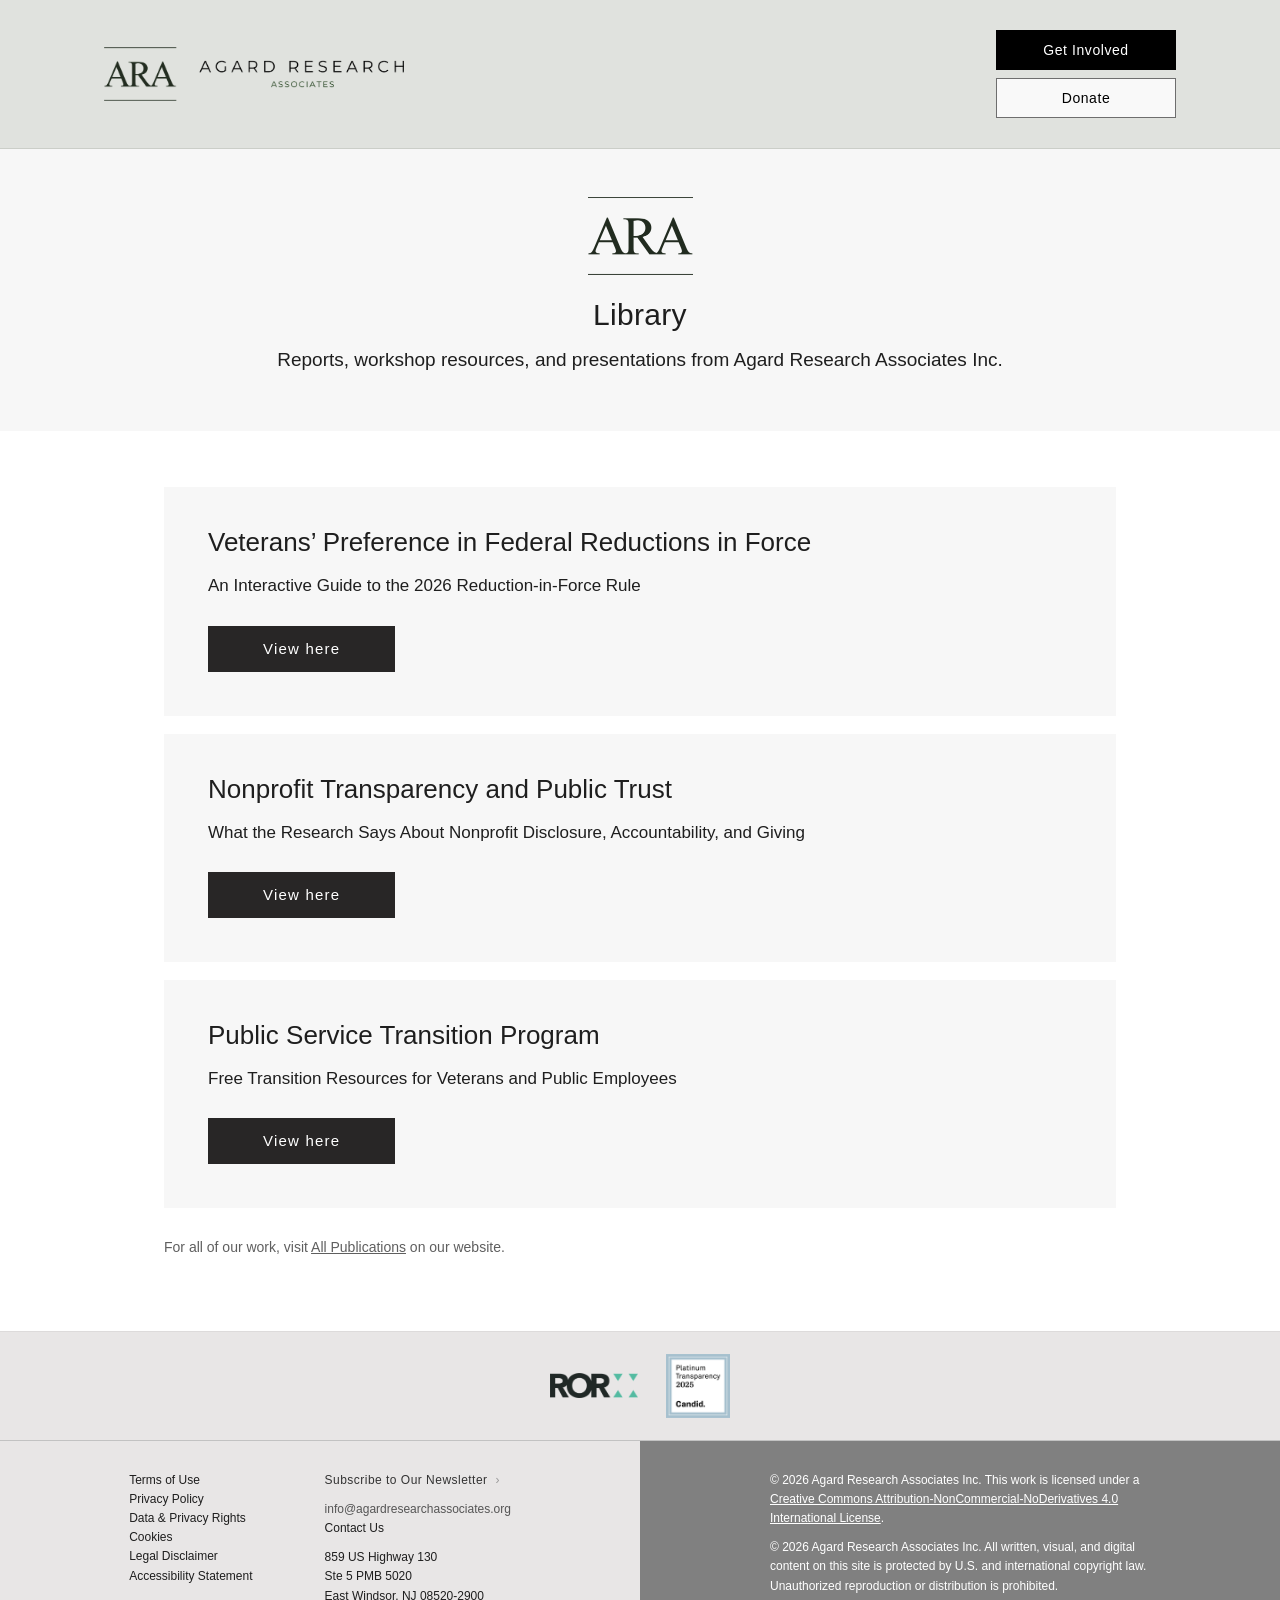
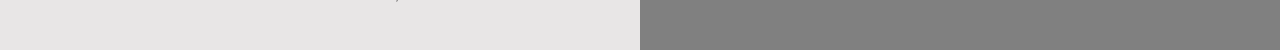
==== commit 89f0413a: "Add files via upload" ====
--- a/index.html
+++ b/index.html
@@ -95,6 +95,12 @@
    "name": "Nonprofit Transparency and Public Trust",
    "alternativeHeadline": "What the Research Says About Nonprofit Disclosure, Accountability, and Giving",
    "url": "https://library.agardresearchassociates.org/nonprofit-transparency/"
+  },
+  {
+   "@type": "CreativeWork",
+   "name": "Public Service Transition Program",
+   "alternativeHeadline": "Free Transition Resources for Veterans and Public Employees",
+   "url": "https://library.agardresearchassociates.org/public-service-transition/"
   }
  ]
 }</script>
@@ -130,6 +136,11 @@
         <p class="pub-sub">What the Research Says About Nonprofit Disclosure, Accountability, and Giving</p>
         <a class="btn btn-view" href="/nonprofit-transparency/" target="_blank" rel="noopener">View here<span class="sr-only"> (opens in a new window)</span></a>
       </li>
+      <li class="pub-card">
+        <h2>Public Service Transition Program</h2>
+        <p class="pub-sub">Free Transition Resources for Veterans and Public Employees</p>
+        <a class="btn btn-view" href="/public-service-transition/" target="_blank" rel="noopener">View here<span class="sr-only"> (opens in a new window)</span></a>
+      </li>
     </ul>
     <p class="wrap more">For all of our work, visit <a href="https://www.agardresearchassociates.org/all-publications" target="_blank" rel="noopener">All Publications<span class="sr-only"> (opens in a new window)</span></a> on our website.</p>
   </section>
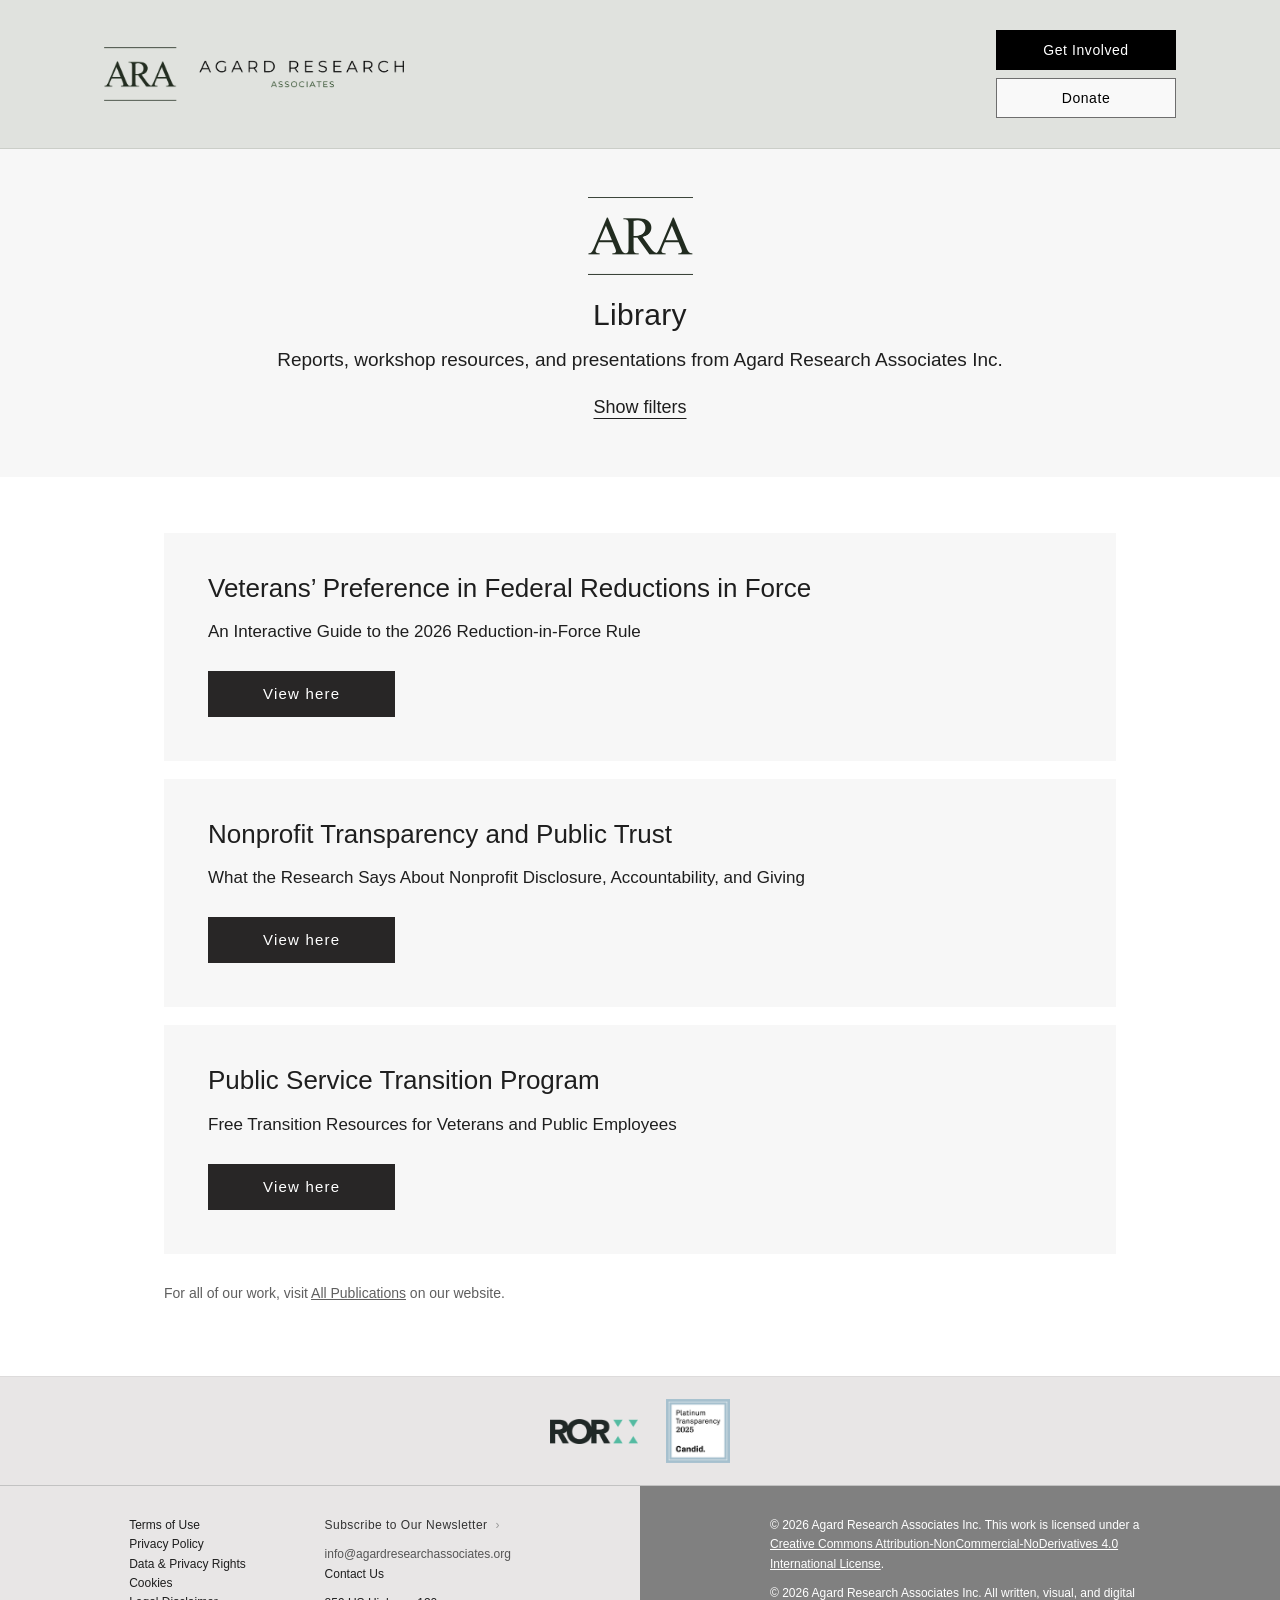
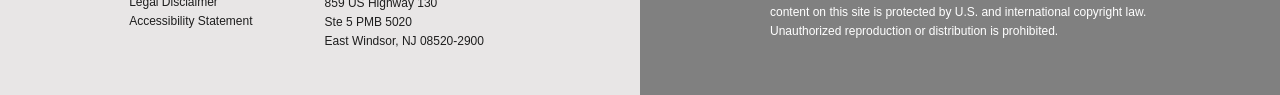
==== commit a5a449c3: "Add files via upload" ====
--- a/index.html
+++ b/index.html
@@ -33,6 +33,8 @@
 <link rel="manifest" href="/site.webmanifest">
 <meta name="theme-color" content="#E0E2DE">
 <link rel="stylesheet" href="/assets/site.css">
+<link rel="stylesheet" href="/assets/filters.css">
+<script src="/assets/filters.js" defer></script>
 <script type="application/ld+json">{
  "@context": "https://schema.org",
  "@type": "WebSite",
@@ -122,21 +124,50 @@
       <img class="mark" src="/assets/img/ara-mark.png" width="105" height="78" alt="">
       <h1>Library</h1>
       <p class="hero-sub">Reports, workshop resources, and presentations from Agard Research Associates Inc.</p>
+      <button type="button" class="filter-toggle" data-filter-toggle aria-expanded="false" aria-controls="filters" hidden>Show filters</button>
     </div>
   </section>
   <section class="pubs" aria-label="Publications">
-    <ul class="wrap pub-list">
-      <li class="pub-card">
+    <div class="wrap pub-filters">
+      <div class="filters" id="filters" role="search" aria-label="Filter the library" data-filter-items=".pub-list > li" data-noun="entries" hidden>
+        <h2 class="filters-h">Filters</h2>
+        <div class="filter-grid">
+          <div class="filter-field">
+            <label for="f-audience">Filter by Audience</label>
+            <select id="f-audience" data-filter="audience">
+              <option value="">All</option>
+              <option value="veterans-public">Veterans and public employees</option>
+              <option value="nonprofit">Nonprofit and community organizations</option>
+              <option value="general">General public</option>
+            </select>
+          </div>
+          <div class="filter-field">
+            <label for="f-format">Filter by Format</label>
+            <select id="f-format" data-filter="format">
+              <option value="">All</option>
+              <option value="guide">Interactive guides</option>
+              <option value="workshop">Workshop materials</option>
+              <option value="program">Program materials</option>
+            </select>
+          </div>
+          <button type="button" class="btn btn-black filter-clear" data-filter-clear>Clear filters</button>
+        </div>
+        <p class="filter-count" data-filter-count aria-live="polite"></p>
+      </div>
+      <p class="filter-none" data-filter-none hidden>No entries match these filters. Choose Clear filters to see everything in the library.</p>
+    </div>
+    <ul class="wrap pub-list filterable">
+      <li class="pub-card" data-audience="veterans-public general" data-format="guide">
         <h2>Veterans’ Preference in Federal Reductions in Force</h2>
         <p class="pub-sub">An Interactive Guide to the 2026 Reduction-in-Force Rule</p>
         <a class="btn btn-view" href="/veterans-preference-rif/" target="_blank" rel="noopener">View here<span class="sr-only"> (opens in a new window)</span></a>
       </li>
-      <li class="pub-card">
+      <li class="pub-card" data-audience="nonprofit" data-format="workshop">
         <h2>Nonprofit Transparency and Public Trust</h2>
         <p class="pub-sub">What the Research Says About Nonprofit Disclosure, Accountability, and Giving</p>
         <a class="btn btn-view" href="/nonprofit-transparency/" target="_blank" rel="noopener">View here<span class="sr-only"> (opens in a new window)</span></a>
       </li>
-      <li class="pub-card">
+      <li class="pub-card" data-audience="veterans-public" data-format="program">
         <h2>Public Service Transition Program</h2>
         <p class="pub-sub">Free Transition Resources for Veterans and Public Employees</p>
         <a class="btn btn-view" href="/public-service-transition/" target="_blank" rel="noopener">View here<span class="sr-only"> (opens in a new window)</span></a>
--- a/assets/filters.css
+++ b/assets/filters.css
@@ -0,0 +1,24 @@
+/* Library filters, matching the directory pages on www.agardresearchassociates.org.
+   Use with /assets/filters.js. Mark the list with class="filterable" and give each item
+   data attributes that match the data-filter name of each select. */
+.filter-toggle { display: inline-block; margin: 26px 0 0; padding: 0; background: none; border: 0; font-family: var(--sans); font-size: 18px; color: var(--text); text-decoration: underline; text-underline-offset: 5px; cursor: pointer; }
+.filter-toggle:hover { color: var(--ink); }
+.filter-toggle[hidden], .filters[hidden], .filter-none[hidden], .filterable > li[hidden] { display: none; }
+.filters { margin: 0 0 40px; padding: 0 0 28px; border-bottom: 1px solid var(--rule); }
+.filters-h { font-family: var(--sans); font-size: 20px; font-weight: 700; margin: 0 0 18px; }
+.filter-grid { display: flex; flex-wrap: wrap; gap: 20px 28px; align-items: flex-end; }
+.filter-field { flex: 1 1 240px; }
+.filter-field label { display: block; font-size: 15px; color: var(--body); margin: 0 0 8px; }
+.filter-field select { -webkit-appearance: none; appearance: none; width: 100%; margin: 0; padding: 9px 44px 9px 14px; border: 0; border-bottom: 1px solid var(--text); border-radius: 0;
+  background: #EEEFED url("data:image/svg+xml,%3Csvg xmlns='http://www.w3.org/2000/svg' width='14' height='9' viewBox='0 0 14 9'%3E%3Cpath d='M1 1l6 6 6-6' fill='none' stroke='%231E1E1E' stroke-width='1.6'/%3E%3C/svg%3E") no-repeat right 14px center;
+  font-family: var(--sans); font-size: 15px; color: var(--text); cursor: pointer; }
+.filter-field select:focus-visible { outline: 2px solid var(--focus); outline-offset: 2px; }
+.filter-clear { flex: 0 0 auto; padding: 11px 22px; }
+.filter-count { margin: 16px 0 0; font-size: 13px; color: var(--muted); }
+.filter-none { margin: 0 0 16px; font-size: 15px; color: var(--body); }
+.pub-filters { max-width: 1000px; }
+.hero-landing .filter-toggle { margin-top: 22px; }
+@media (max-width: 720px) {
+  .filter-field { flex-basis: 100%; }
+  .filter-toggle { font-size: 16px; }
+}
